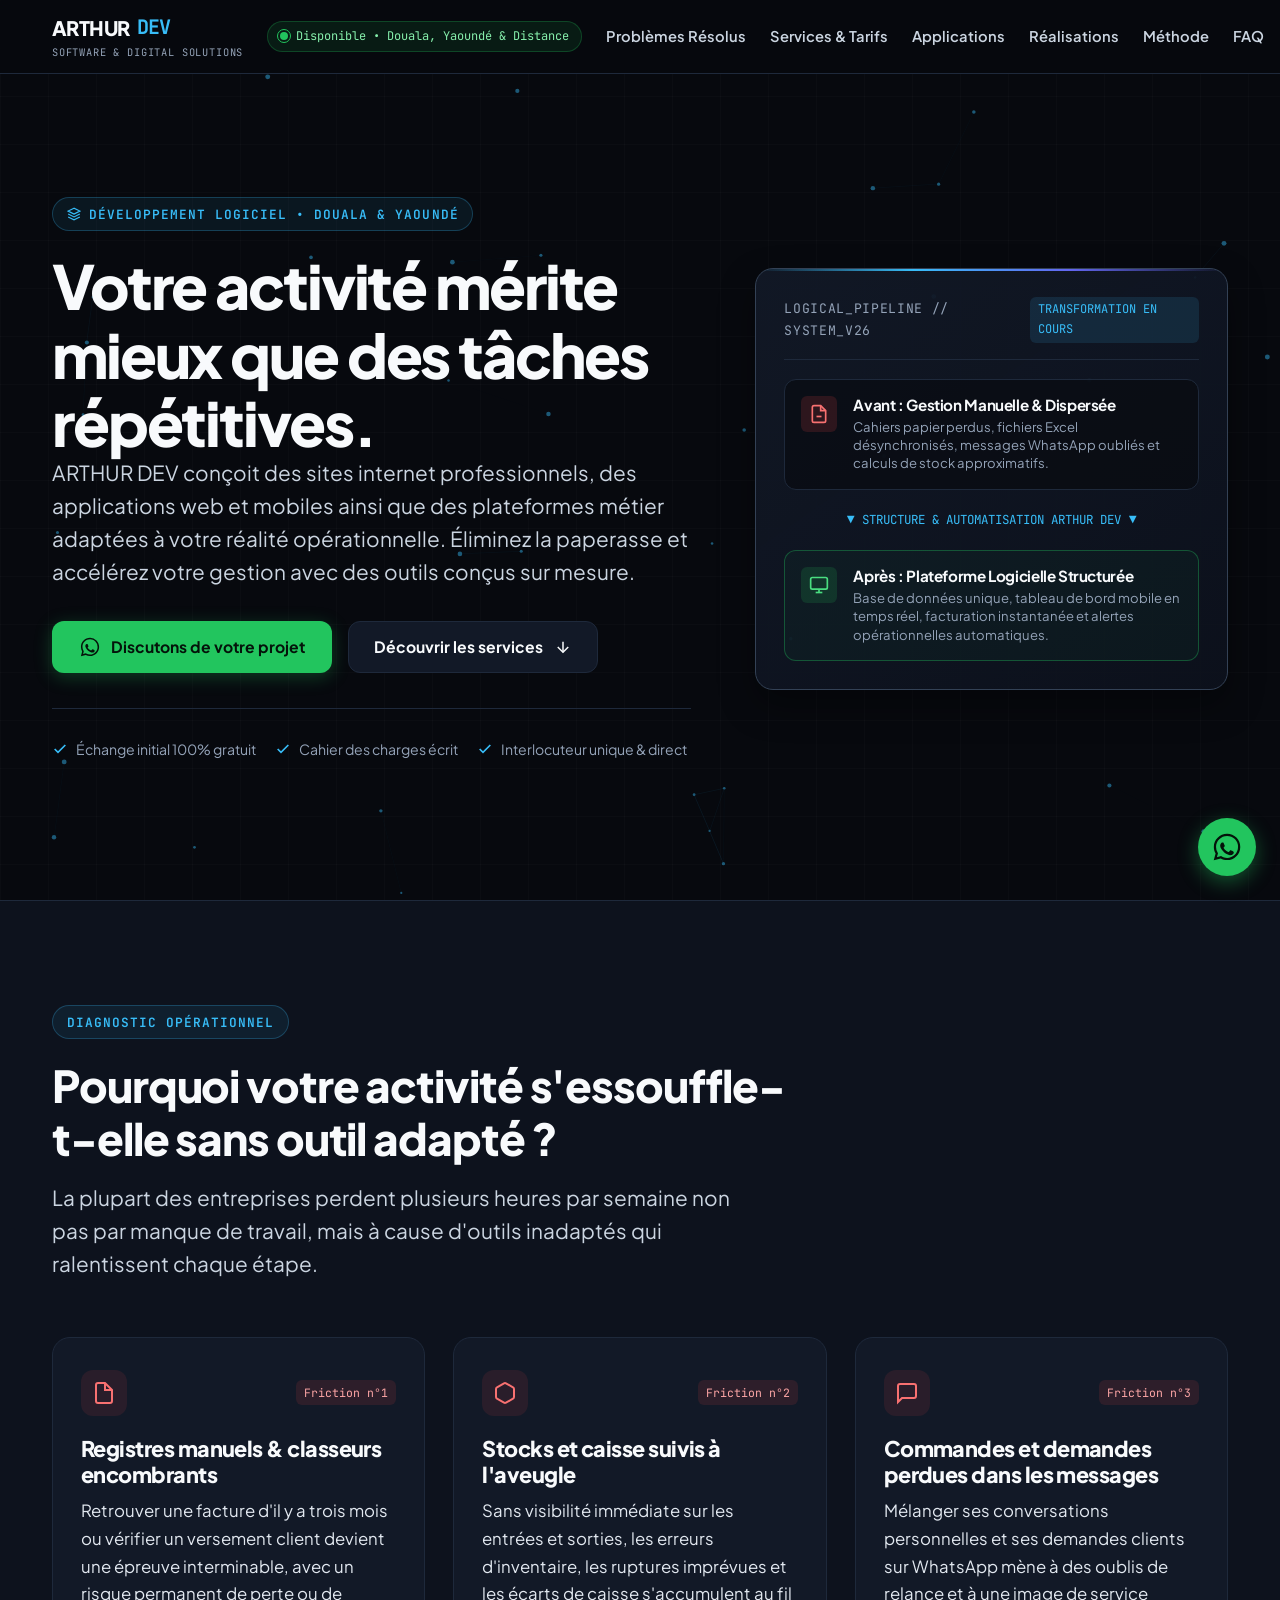
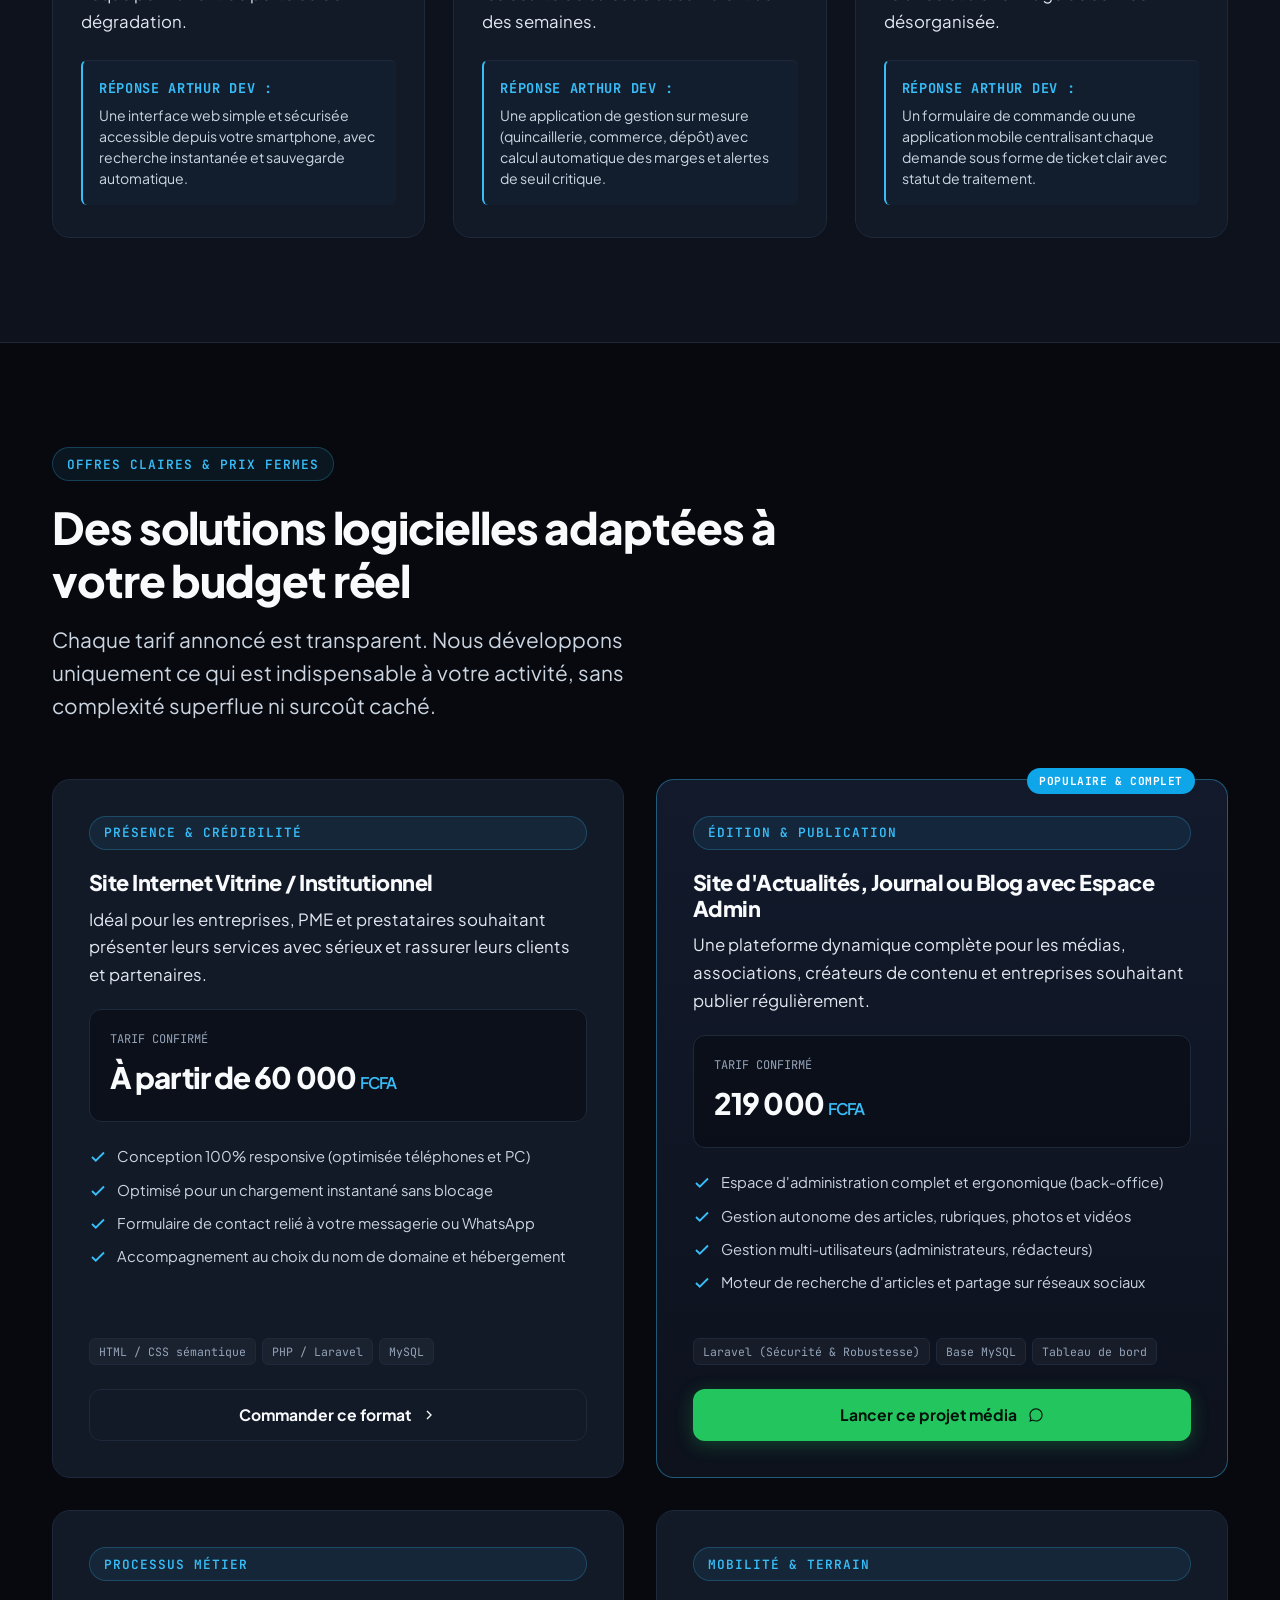
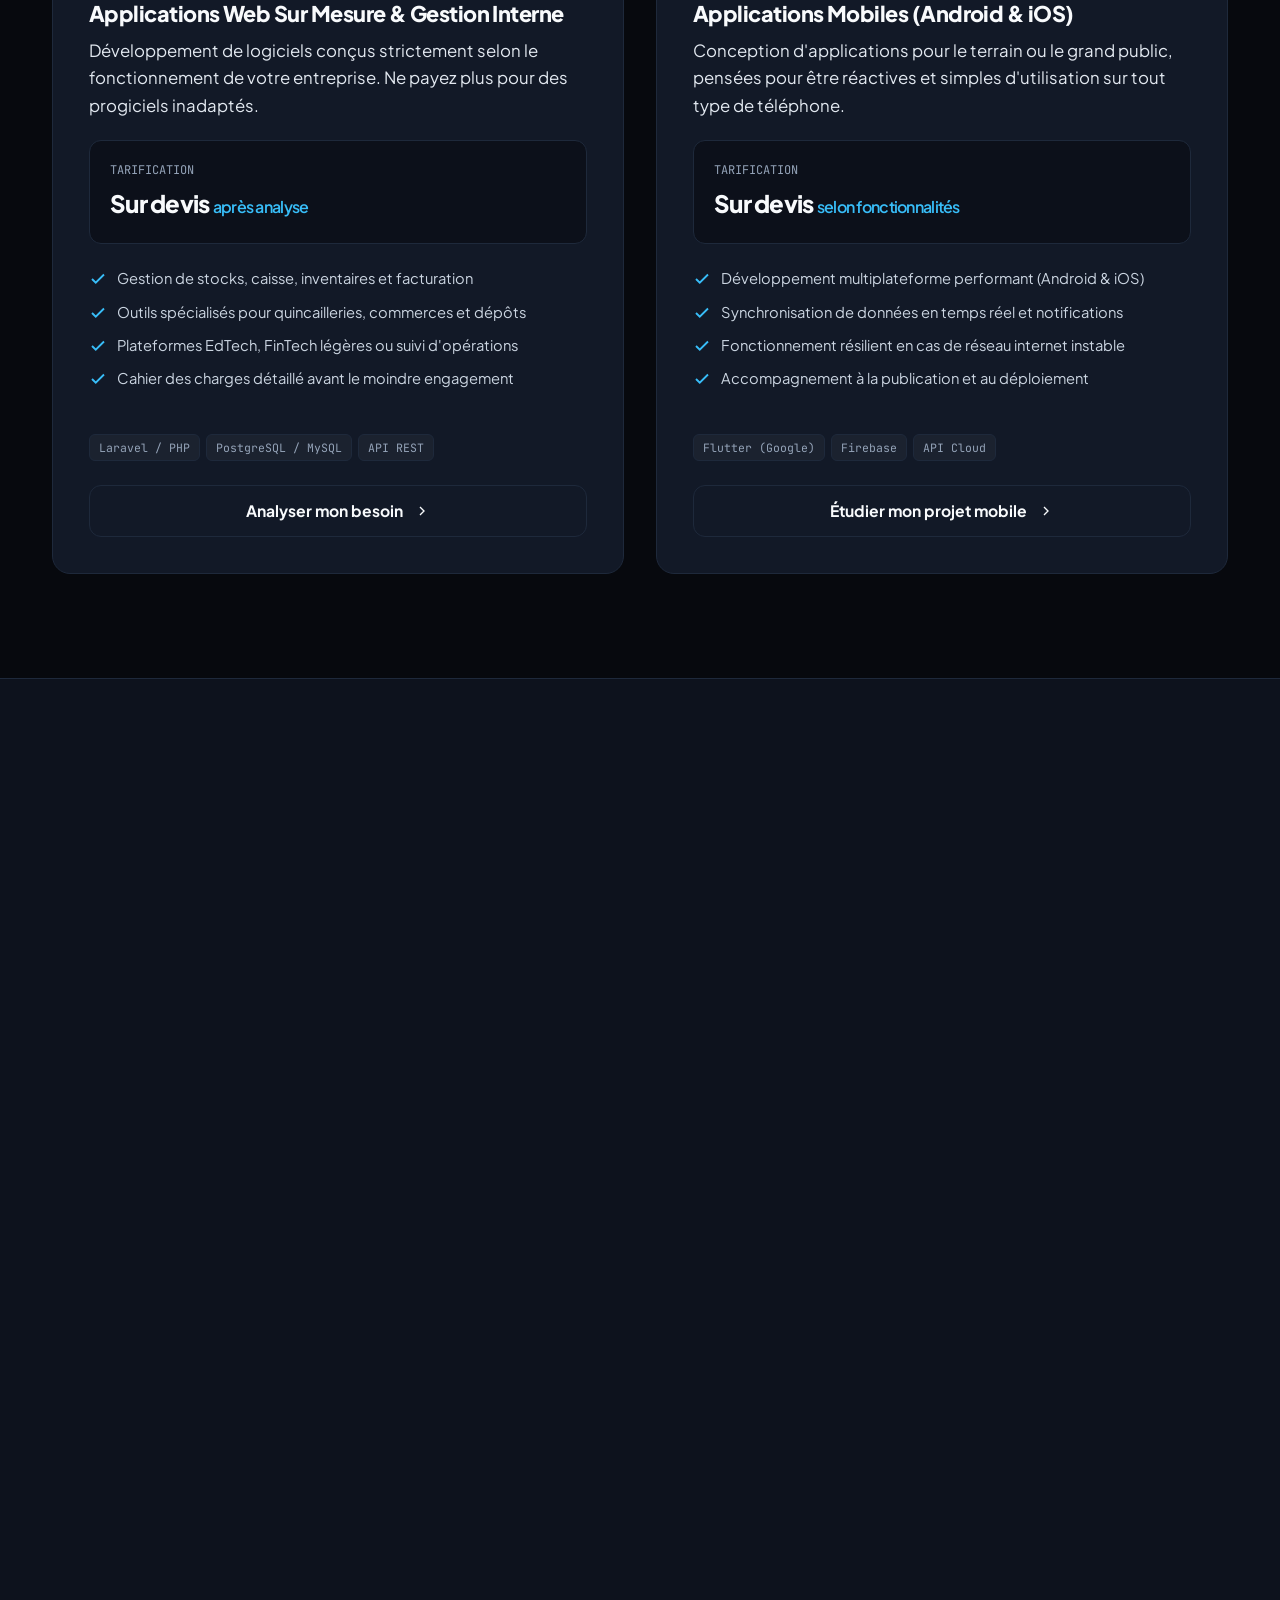
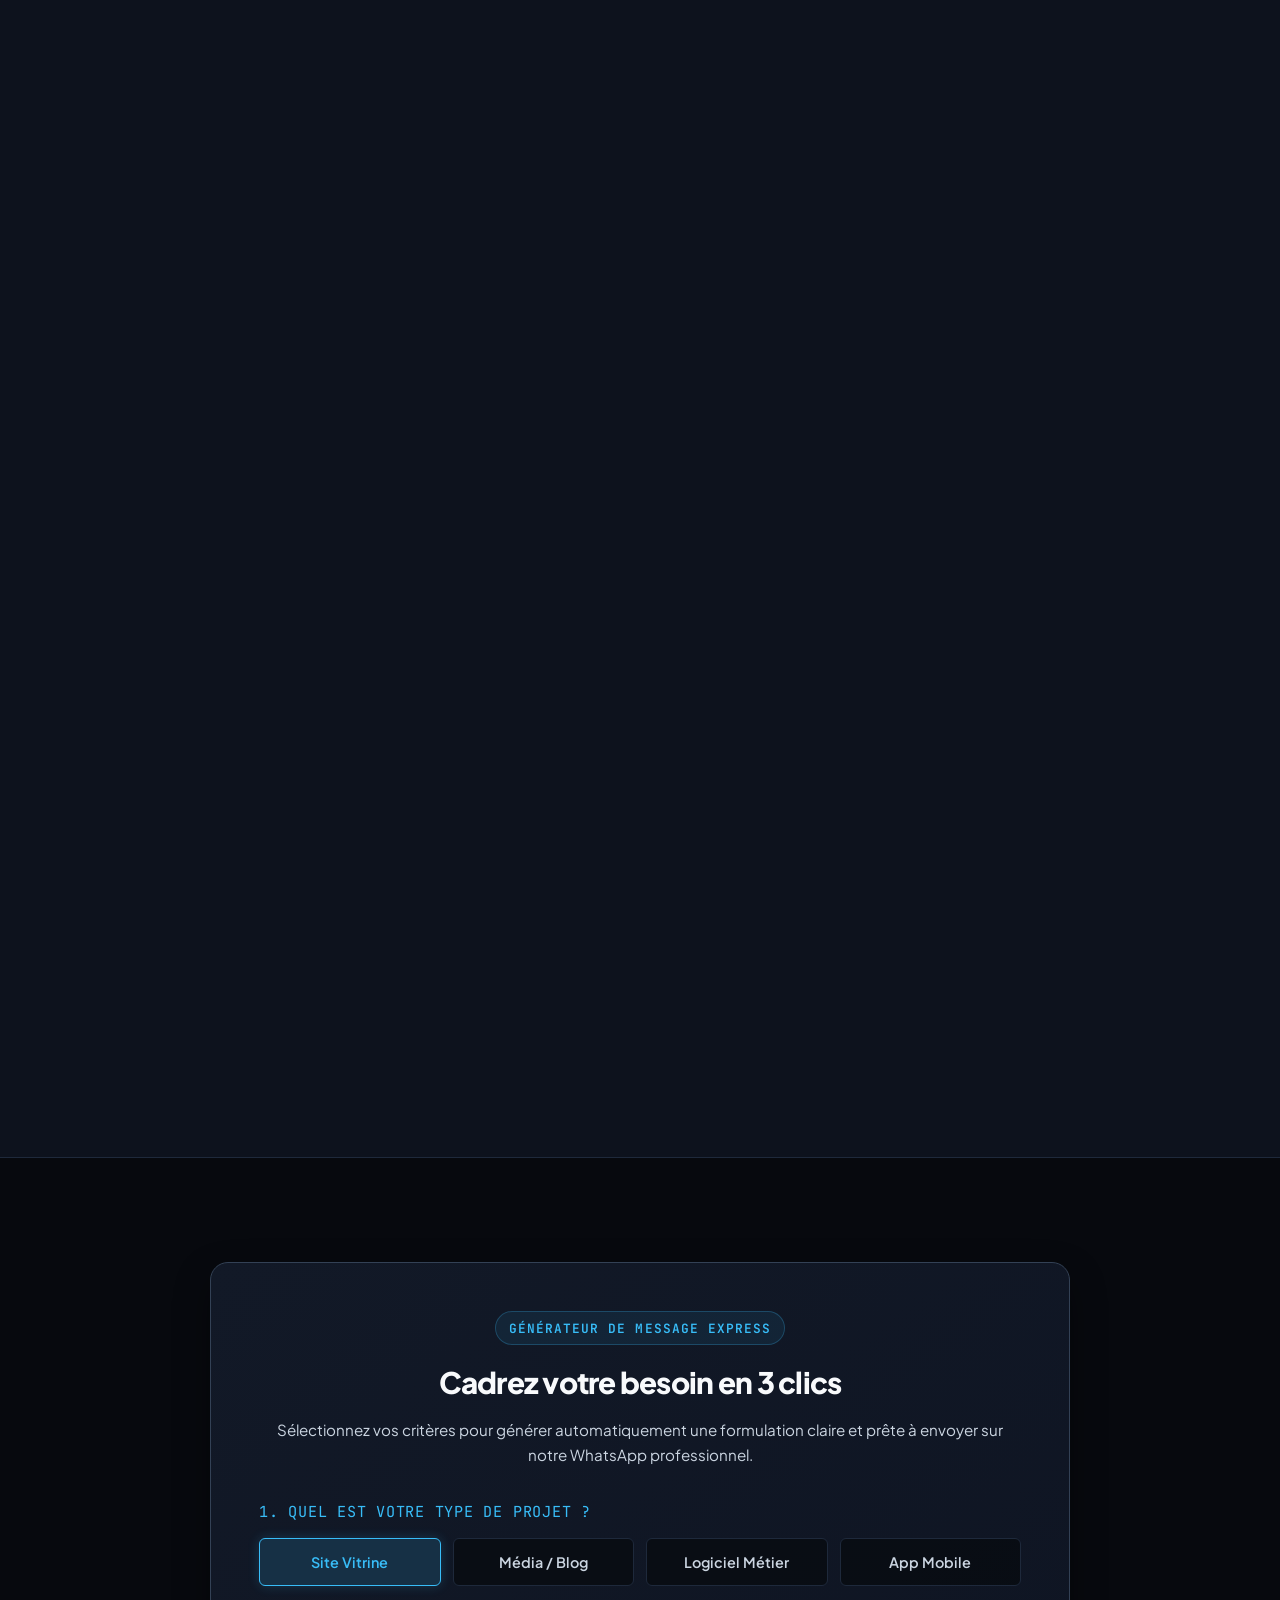
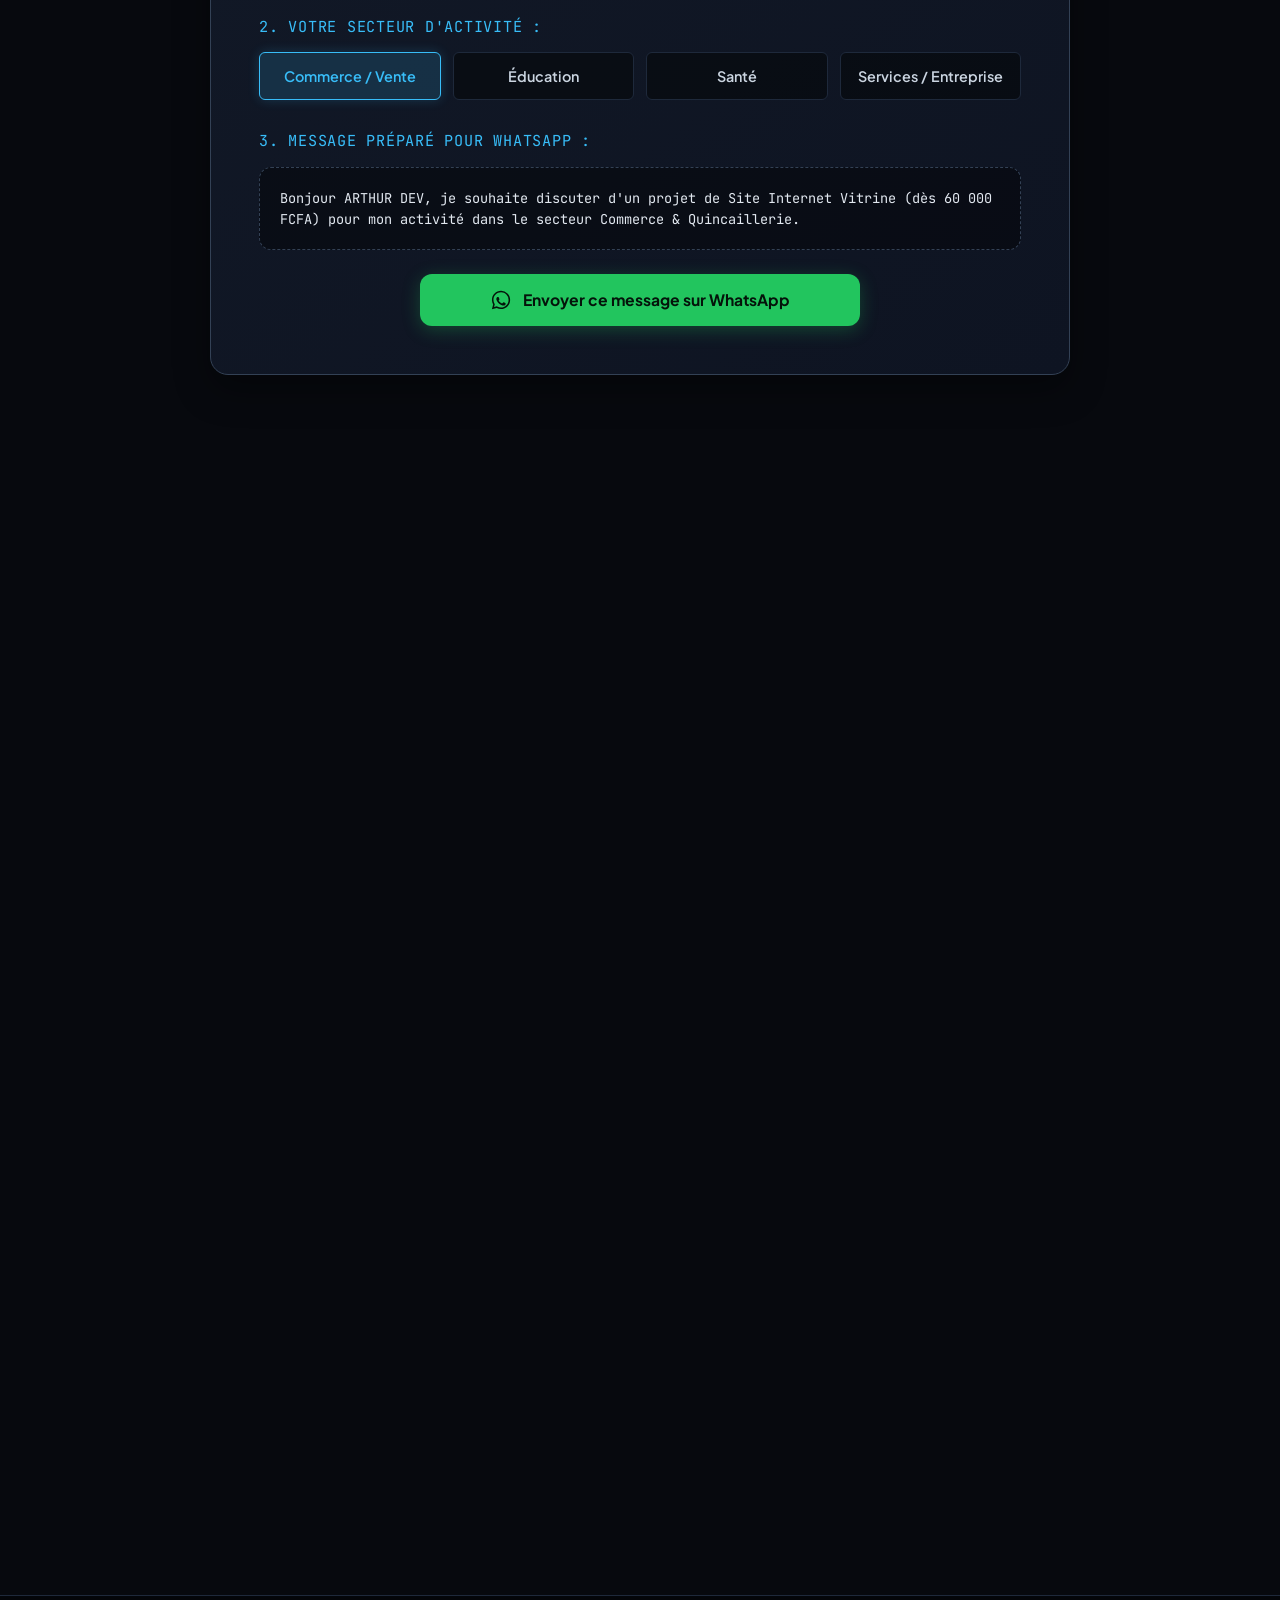
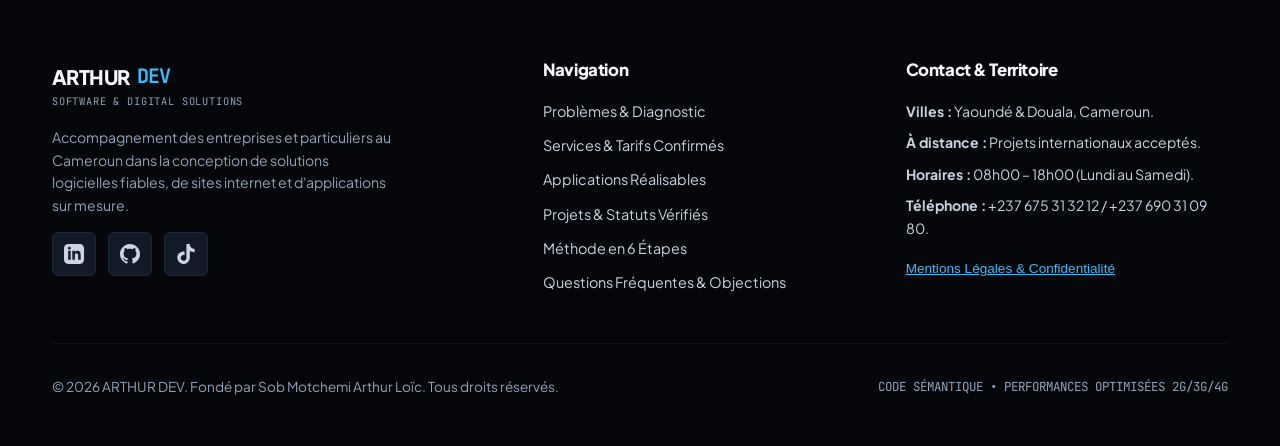
==== index-all-in-one.html @ f9c0f51b "feat: landing page officielle ARTHUR DEV ultra-rapide et responsive" ====
﻿<!DOCTYPE html>
<html lang="fr" class="scroll-smooth">
<head>
  <meta charset="UTF-8">
  <meta name="viewport" content="width=device-width, initial-scale=1.0, viewport-fit=cover">
  <title>ARTHUR DEV | Solutions Logicielles & Digitalisation d'Entreprises au Cameroun</title>
  <meta name="description" content="Développement logiciel sur mesure, applications web, mobiles (Flutter/Firebase) et sites internet professionnels à Douala et Yaoundé. Par Sob Motchemi Arthur Loïc.">
  <meta name="author" content="Sob Motchemi Arthur Loïc - ARTHUR DEV">
  <meta name="robots" content="index, follow">
  <meta name="keywords" content="développement web Cameroun, création application mobile Douala, développement logiciel Yaoundé, digitalisation entreprise Cameroun, ARTHUR DEV, Sob Motchemi Arthur Loïc, Flutter Firebase Cameroun, Laravel PHP Cameroun, site vitrine Yaoundé, devis site web Cameroun">
  <link rel="canonical" href="https://arthurdev.netlify.app/">
  <meta name="theme-color" content="#07090e">
  <!-- Code de vérification Google Search Console (à activer après inscription sur Google Search Console) -->
  <!-- <meta name="google-site-verification" content="VOTRE_CODE_GOOGLE_SEARCH_CONSOLE"> -->

  <!-- Open Graph / Meta Réseaux Sociaux -->
  <meta property="og:type" content="website">
  <meta property="og:title" content="ARTHUR DEV | Votre activité mérite mieux que des tâches répétitives">
  <meta property="og:description" content="Conception d'applications web, mobiles et plateformes métier sur mesure à Douala, Yaoundé et à distance. Tarifs transparents dès 60 000 FCFA.">
  <meta property="og:locale" content="fr_FR">
  <meta name="twitter:card" content="summary_large_image">
  <meta name="twitter:title" content="ARTHUR DEV | Développement Logiciel & Digitalisation">
  <meta name="twitter:description" content="Solutions numériques sur mesure adaptées aux réalités des entreprises camerounaises. Contact direct avec le développeur.">

  <!-- Données Structurées JSON-LD (Schema.org) -->
  <script type="application/ld+json">
  {
    "@context": "https://schema.org",
    "@type": "ProfessionalService",
    "name": "ARTHUR DEV",
    "image": "https://images.unsplash.com/photo-1555066931-4365d14bab8c?auto=format&fit=crop&w=1200&q=80",
    "founder": {
      "@type": "Person",
      "name": "Sob Motchemi Arthur Loïc"
    },
    "description": "Accompagnement dans la conception de solutions logicielles, applications web et mobiles, sites professionnels et digitalisation des processus métier.",
    "telephone": "+237675313212",
    "email": "sobarthur65@gmail.com",
    "address": {
      "@type": "PostalAddress",
      "addressLocality": "Yaoundé",
      "addressCountry": "CM"
    },
    "areaServed": [
      { "@type": "City", "name": "Douala" },
      { "@type": "City", "name": "Yaoundé" },
      { "@type": "AdministrativeArea", "name": "International (À distance)" }
    ],
    "openingHours": "Mo-Sa 08:00-18:00",
    "priceRange": "60000 FCFA - Sur devis",
    "sameAs": [
      "https://www.linkedin.com/in/arthur-loïc-sob-motchemi-6594a1287",
      "https://github.com/oudhini",
      "https://www.tiktok.com/@arthursob325"
    ]
  }
  </script>

  <!-- Google Fonts Asynchrones Non-Bloquantes (Zero Flash / Zero Render Lag) -->
  <link rel="preconnect" href="https://fonts.googleapis.com">
  <link rel="preconnect" href="https://fonts.gstatic.com" crossorigin>
  <link rel="stylesheet" href="https://fonts.googleapis.com/css2?family=JetBrains+Mono:wght@400;600;700&family=Plus+Jakarta+Sans:wght@500;700;800&display=swap" media="print" onload="this.media='all'">
  <noscript>
    <link rel="stylesheet" href="https://fonts.googleapis.com/css2?family=JetBrains+Mono:wght@400;600;700&family=Plus+Jakarta+Sans:wght@500;700;800&display=swap">
  </noscript>

  <!-- Feuille de style locale ultra-optimisée -->
  <style>
@charset "UTF-8";

/* ==========================================================================
   SYSTÈME DE DESIGN HAUTE PERFORMANCE — ARTHUR DEV
   Optimisé pour un affichage instantané (0ms de latence) et 60 FPS
   ========================================================================== */

:root {
  /* Couleurs de fond et surfaces architecturales */
  --bg-base: #07090e;
  --bg-surface: #0d121d;
  --bg-card: #121927;
  --bg-card-hover: #172134;
  --bg-card-alt: #0a0e17;

  /* Bordures et séparateurs structurels */
  --border-subtle: #1e293b;
  --border-medium: #334155;
  --border-accent: rgba(56, 189, 248, 0.35);

  /* Accents techniques & identité */
  --accent-blue: #0ea5e9;
  --accent-cyan: #38bdf8;
  --accent-indigo: #6366f1;
  --accent-emerald: #10b981;
  --accent-amber: #f59e0b;

  /* Couleurs d'action et conversion */
  --cta-whatsapp: #22c55e;
  --cta-whatsapp-hover: #16a34a;
  --cta-primary: #0284c7;
  --cta-primary-hover: #0369a1;

  /* Typographie & Couleurs de texte (Contraste testé > 5.5:1 sur fond sombre) */
  --text-white: #f8fafc;        /* 16.2:1 sur --bg-base */
  --text-body: #e2e8f0;         /* 13.1:1 sur --bg-base */
  --text-secondary: #cbd5e1;    /* 11.2:1 sur --bg-base */
  --text-muted: #94a3b8;        /* 6.3:1 sur --bg-base */
  --text-dark-cta: #04130a;     /* Lisibilité maximale sur fond vert */

  /* Polices système modernes haute performance (Affichage immédiat sans attendre le réseau) */
  --font-main: 'Plus Jakarta Sans', -apple-system, BlinkMacSystemFont, "Segoe UI", Roboto, "Helvetica Neue", Arial, sans-serif;
  --font-mono: 'JetBrains Mono', ui-monospace, SFMono-Regular, Menlo, Monaco, Consolas, monospace;

  /* Métriques & Layout */
  --container-width: 1240px;
  --nav-height: 74px;
  --radius-sm: 6px;
  --radius-md: 12px;
  --radius-lg: 18px;
  --radius-full: 9999px;
  --transition-smooth: cubic-bezier(0.16, 1, 0.3, 1);
}

/* Reset moderne & accessibilité */
*, *::before, *::after {
  box-sizing: border-box;
  margin: 0;
  padding: 0;
}

html {
  font-size: 16px;
  scroll-behavior: smooth;
  -webkit-text-size-adjust: 100%;
  background-color: var(--bg-base);
}

body {
  font-family: var(--font-main);
  color: var(--text-body);
  background-color: var(--bg-base);
  line-height: 1.65;
  overflow-x: hidden;
  min-height: 100vh;
  position: relative;
  text-rendering: optimizeSpeed;
  -webkit-font-smoothing: antialiased;
}

/* Grille d'arrière-plan architecturale subtile (purement CSS sans image) */
body::before {
  content: "";
  position: fixed;
  inset: 0;
  background-image: 
    linear-gradient(to right, rgba(255, 255, 255, 0.02) 1px, transparent 1px),
    linear-gradient(to bottom, rgba(255, 255, 255, 0.02) 1px, transparent 1px);
  background-size: 48px 48px;
  pointer-events: none;
  z-index: 0;
}

/* Liens d'évitement (Accessibilité clavier) */
.skip-link {
  position: absolute;
  top: -100px;
  left: 1rem;
  background: var(--accent-cyan);
  color: #000;
  padding: 0.75rem 1.25rem;
  font-weight: 700;
  border-radius: var(--radius-sm);
  z-index: 99999;
  transition: top 0.2s ease;
  text-decoration: none;
}
.skip-link:focus {
  top: 1rem;
  outline: 3px solid #fff;
}

/* Focus visible universel */
:focus-visible {
  outline: 2px solid var(--accent-cyan);
  outline-offset: 3px;
}

/* Éléments de structure */
.container {
  width: 100%;
  max-width: var(--container-width);
  margin-left: auto;
  margin-right: auto;
  padding-left: 1.25rem;
  padding-right: 1.25rem;
  position: relative;
  z-index: 1;
}

@media (min-width: 768px) {
  .container {
    padding-left: 2rem;
    padding-right: 2rem;
  }
}

section {
  padding-top: 5rem;
  padding-bottom: 5rem;
  position: relative;
  z-index: 1;
  scroll-margin-top: calc(var(--nav-height) + 1.75rem);
}

@media (min-width: 1024px) {
  section {
    padding-top: 6.5rem;
    padding-bottom: 6.5rem;
  }
}

/* Optimisation de rendu sur les sections inférieures */
#applications, #realisations, #methode, #pourquoi, #faq, #contact {
  content-visibility: auto;
  contain-intrinsic-size: 1px 700px;
}

/* Typographie */
h1, h2, h3, h4 {
  color: var(--text-white);
  font-weight: 800;
  line-height: 1.2;
  letter-spacing: -0.025em;
}

h1 {
  font-size: clamp(2.1rem, 4.5vw + 1rem, 3.8rem);
  letter-spacing: -0.035em;
  line-height: 1.12;
}

h2 {
  font-size: clamp(1.75rem, 3vw + 0.8rem, 2.75rem);
  margin-bottom: 1rem;
}

h3 {
  font-size: 1.35rem;
  margin-bottom: 0.6rem;
}

p {
  color: var(--text-body);
  font-size: 1.05rem;
}

.lead-text {
  font-size: clamp(1.1rem, 1.8vw, 1.3rem);
  color: var(--text-secondary);
  line-height: 1.6;
  max-width: 680px;
}

.badge-mono {
  display: inline-flex;
  align-items: center;
  gap: 0.5rem;
  font-family: var(--font-mono);
  font-size: 0.8rem;
  font-weight: 600;
  text-transform: uppercase;
  letter-spacing: 0.08em;
  padding: 0.35rem 0.85rem;
  border-radius: var(--radius-full);
  background-color: rgba(56, 189, 248, 0.08);
  border: 1px solid rgba(56, 189, 248, 0.25);
  color: var(--accent-cyan);
  margin-bottom: 1.25rem;
}

.badge-status {
  display: inline-flex;
  align-items: center;
  gap: 0.4rem;
  font-family: var(--font-mono);
  font-size: 0.72rem;
  font-weight: 700;
  text-transform: uppercase;
  letter-spacing: 0.05em;
  padding: 0.25rem 0.65rem;
  border-radius: var(--radius-sm);
}
.badge-status.prototype {
  background-color: rgba(245, 158, 11, 0.15);
  color: #fbbf24;
  border: 1px solid rgba(245, 158, 11, 0.3);
}
.badge-status.concept {
  background-color: rgba(99, 102, 241, 0.15);
  color: #a5b4fc;
  border: 1px solid rgba(99, 102, 241, 0.3);
}
.badge-status.confirmed {
  background-color: rgba(34, 197, 94, 0.15);
  color: #4ade80;
  border: 1px solid rgba(34, 197, 94, 0.3);
}

/* En-tête de section */
.section-header {
  margin-bottom: 3.5rem;
  max-width: 760px;
}
.section-header.center {
  margin-left: auto;
  margin-right: auto;
  text-align: center;
}

/* Boutons et éléments interactifs (Cibles tactiles >= 48px) */
.btn-group {
  display: flex;
  flex-wrap: wrap;
  align-items: center;
  gap: 1rem;
  margin-top: 2rem;
}

.btn {
  display: inline-flex;
  align-items: center;
  justify-content: center;
  gap: 0.65rem;
  min-height: 48px;
  padding: 0.75rem 1.6rem;
  font-family: var(--font-main);
  font-size: 0.98rem;
  font-weight: 700;
  text-decoration: none;
  border-radius: var(--radius-md);
  cursor: pointer;
  transition: transform 0.2s ease, background-color 0.2s ease, border-color 0.2s ease;
  border: 1px solid transparent;
  white-space: nowrap;
  text-align: center;
}

.btn-whatsapp {
  background-color: var(--cta-whatsapp);
  color: var(--text-dark-cta);
  box-shadow: 0 4px 18px rgba(34, 197, 94, 0.28);
}
.btn-whatsapp:hover {
  background-color: var(--cta-whatsapp-hover);
  color: #000;
  transform: translateY(-2px);
  box-shadow: 0 6px 22px rgba(34, 197, 94, 0.4);
}

.btn-secondary {
  background-color: var(--bg-card);
  border-color: var(--border-subtle);
  color: var(--text-white);
}
.btn-secondary:hover {
  background-color: var(--bg-card-hover);
  border-color: var(--border-medium);
  color: var(--accent-cyan);
  transform: translateY(-2px);
}

.btn-outline {
  background-color: transparent;
  border-color: var(--border-medium);
  color: var(--text-body);
}
.btn-outline:hover {
  border-color: var(--accent-cyan);
  color: var(--text-white);
}

/* ==========================================================================
   NAVIGATION HEADER
   ========================================================================== */
.site-header {
  position: sticky;
  top: 0;
  left: 0;
  width: 100%;
  height: var(--nav-height);
  background-color: rgba(7, 9, 14, 0.92);
  backdrop-filter: blur(10px);
  -webkit-backdrop-filter: blur(10px);
  border-bottom: 1px solid var(--border-subtle);
  z-index: 1000;
}

.nav-wrapper {
  display: flex;
  align-items: center;
  justify-content: space-between;
  height: 100%;
  gap: 1.5rem;
}

.brand-logo {
  display: flex;
  flex-direction: column;
  text-decoration: none;
  color: var(--text-white);
  flex-shrink: 0;
}
.brand-name {
  font-size: 1.25rem;
  font-weight: 800;
  letter-spacing: -0.03em;
  display: flex;
  align-items: center;
  gap: 0.45rem;
}
.brand-name span.dev {
  color: var(--accent-cyan);
  font-family: var(--font-mono);
  font-weight: 700;
}
.brand-tagline {
  font-family: var(--font-mono);
  font-size: 0.65rem;
  color: var(--text-muted);
  letter-spacing: 0.08em;
  text-transform: uppercase;
}

.status-indicator {
  display: none;
  align-items: center;
  gap: 0.5rem;
  font-family: var(--font-mono);
  font-size: 0.75rem;
  color: #86efac;
  background: rgba(34, 197, 94, 0.1);
  padding: 0.3rem 0.75rem;
  border-radius: var(--radius-full);
  border: 1px solid rgba(34, 197, 94, 0.25);
  white-space: nowrap;
}
.status-dot {
  width: 8px;
  height: 8px;
  background-color: var(--cta-whatsapp);
  border-radius: 50%;
  position: relative;
  display: inline-block;
  flex-shrink: 0;
}
.status-dot::after {
  content: "";
  position: absolute;
  inset: -3px;
  border-radius: 50%;
  border: 1.5px solid var(--cta-whatsapp);
  animation: pulse-ring 2.4s cubic-bezier(0.24, 0, 0.38, 1) infinite;
}
@keyframes pulse-ring {
  0% { transform: scale(0.8); opacity: 0.9; }
  70% { transform: scale(2.2); opacity: 0; }
  100% { transform: scale(0.8); opacity: 0; }
}

.nav-desktop {
  margin-left: auto;
}

.nav-links {
  display: none;
  list-style: none;
  align-items: center;
  gap: 1.5rem;
  margin: 0;
  padding: 0;
}
.nav-links a {
  color: var(--text-secondary);
  text-decoration: none;
  font-size: 0.92rem;
  font-weight: 600;
  transition: color 0.15s ease;
  position: relative;
  white-space: nowrap;
}
.nav-links a:hover {
  color: var(--text-white);
}

.nav-actions {
  display: flex;
  align-items: center;
  gap: 0.85rem;
  flex-shrink: 0;
}

/* Bouton WhatsApp En-tête calibré et nettement séparé */
.nav-btn-whatsapp {
  min-height: 40px !important;
  padding: 0.48rem 1.15rem !important;
  font-size: 0.88rem !important;
  font-weight: 700 !important;
  border-radius: var(--radius-sm) !important;
  box-shadow: 0 2px 10px rgba(34, 197, 94, 0.2) !important;
  white-space: nowrap !important;
}

.menu-toggle {
  display: flex;
  flex-direction: column;
  justify-content: center;
  gap: 5px;
  width: 44px;
  height: 44px;
  background: transparent;
  border: 1px solid var(--border-subtle);
  border-radius: var(--radius-sm);
  cursor: pointer;
  padding: 10px;
}
.menu-toggle span {
  display: block;
  width: 100%;
  height: 2px;
  background-color: var(--text-white);
  transition: transform 0.2s ease, opacity 0.2s ease;
}
.menu-toggle[aria-expanded="true"] span:nth-child(1) {
  transform: translateY(7px) rotate(45deg);
}
.menu-toggle[aria-expanded="true"] span:nth-child(2) {
  opacity: 0;
}
.menu-toggle[aria-expanded="true"] span:nth-child(3) {
  transform: translateY(-7px) rotate(-45deg);
}

.mobile-nav {
  position: fixed;
  top: var(--nav-height);
  left: 0;
  width: 100%;
  max-height: calc(100vh - var(--nav-height));
  overflow-y: auto;
  -webkit-overflow-scrolling: touch;
  background: rgba(10, 14, 23, 0.98);
  border-bottom: 1px solid var(--border-medium);
  padding: 1.5rem 1.25rem 2rem;
  display: none;
  flex-direction: column;
  gap: 1.2rem;
  z-index: 999;
}
.mobile-nav.is-open {
  display: flex;
}
.mobile-nav a {
  color: var(--text-white);
  text-decoration: none;
  font-size: 1.15rem;
  font-weight: 600;
  padding: 0.6rem 0;
  border-bottom: 1px solid rgba(255,255,255,0.05);
}

@media (min-width: 1024px) {
  .nav-links { display: flex; }
  .menu-toggle { display: none; }
  .mobile-nav { display: none !important; }
  .nav-actions {
    margin-left: 2.25rem; /* Décale nettement le bouton WhatsApp de la FAQ */
    padding-left: 1.75rem;
    border-left: 1px solid var(--border-medium); /* Séparateur visuel net et élégant */
  }
}

@media (min-width: 1280px) {
  .status-indicator { display: inline-flex; }
}

/* ==========================================================================
   HERO SECTION
   ========================================================================== */
.hero-section {
  min-height: calc(100vh - var(--nav-height));
  display: flex;
  align-items: center;
  padding-top: 3.5rem;
  padding-bottom: 4.5rem;
  position: relative;
  overflow: hidden;
}

#hero-canvas {
  position: absolute;
  top: 0;
  right: 0;
  width: 100%;
  height: 100%;
  pointer-events: none;
  opacity: 0.45;
  z-index: 0;
}

.hero-grid {
  display: grid;
  grid-template-columns: 1fr;
  gap: 3rem;
  align-items: center;
  position: relative;
  z-index: 1;
}

@media (min-width: 992px) {
  .hero-grid {
    grid-template-columns: 1.15fr 0.85fr;
    gap: 4rem;
  }
}

.hero-content {
  max-width: 680px;
}

.hero-guarantees {
  display: flex;
  flex-wrap: wrap;
  gap: 1.2rem;
  margin-top: 2.2rem;
  padding-top: 1.8rem;
  border-top: 1px solid var(--border-subtle);
}
.guarantee-item {
  display: flex;
  align-items: center;
  gap: 0.5rem;
  font-size: 0.88rem;
  color: var(--text-muted);
}
.guarantee-item svg {
  color: var(--accent-cyan);
  flex-shrink: 0;
}

.hero-visual-card {
  background: linear-gradient(145deg, rgba(18, 25, 39, 0.95), rgba(13, 18, 29, 0.9));
  border: 1px solid var(--border-medium);
  border-radius: var(--radius-lg);
  padding: 1.75rem;
  box-shadow: 0 15px 35px rgba(0, 0, 0, 0.35);
  position: relative;
  overflow: hidden;
}
.hero-visual-card::before {
  content: "";
  position: absolute;
  top: 0;
  left: 0;
  right: 0;
  height: 2px;
  background: linear-gradient(90deg, transparent, var(--accent-cyan), var(--accent-indigo), transparent);
}

.system-header {
  display: flex;
  justify-content: space-between;
  align-items: center;
  padding-bottom: 1rem;
  margin-bottom: 1.2rem;
  border-bottom: 1px solid var(--border-subtle);
}
.system-title {
  font-family: var(--font-mono);
  font-size: 0.82rem;
  color: var(--text-muted);
  letter-spacing: 0.05em;
}
.system-badge {
  font-family: var(--font-mono);
  font-size: 0.75rem;
  background: rgba(56, 189, 248, 0.12);
  color: var(--accent-cyan);
  padding: 0.2rem 0.5rem;
  border-radius: var(--radius-sm);
}

.pipeline-comparison {
  display: flex;
  flex-direction: column;
  gap: 1.25rem;
}

.pipeline-step {
  display: flex;
  gap: 1rem;
  align-items: flex-start;
  background: rgba(7, 9, 14, 0.6);
  border: 1px solid var(--border-subtle);
  border-radius: var(--radius-md);
  padding: 1rem;
  transition: border-color 0.2s ease;
}
.pipeline-step:hover {
  border-color: var(--border-accent);
}
.pipeline-icon {
  width: 36px;
  height: 36px;
  border-radius: var(--radius-sm);
  display: flex;
  align-items: center;
  justify-content: center;
  flex-shrink: 0;
}
.pipeline-icon.manual {
  background: rgba(239, 68, 68, 0.15);
  color: #f87171;
}
.pipeline-icon.digital {
  background: rgba(34, 197, 94, 0.15);
  color: #4ade80;
}
.pipeline-meta h4 {
  font-size: 0.95rem;
  margin-bottom: 0.2rem;
  font-weight: 700;
}
.pipeline-meta p {
  font-size: 0.82rem;
  color: var(--text-muted);
  line-height: 1.4;
}

/* ==========================================================================
   SECTION PROBLÈMES MÉTIER
   ========================================================================== */
.problems-section {
  background-color: var(--bg-surface);
  border-top: 1px solid var(--border-subtle);
  border-bottom: 1px solid var(--border-subtle);
}

.cards-grid {
  display: grid;
  grid-template-columns: 1fr;
  gap: 1.75rem;
}
@media (min-width: 768px) {
  .cards-grid {
    grid-template-columns: repeat(2, 1fr);
  }
}
@media (min-width: 1024px) {
  .cards-grid {
    grid-template-columns: repeat(3, 1fr);
  }
}

.friction-card {
  background-color: var(--bg-card);
  border: 1px solid var(--border-subtle);
  border-radius: var(--radius-lg);
  padding: 2rem 1.75rem;
  display: flex;
  flex-direction: column;
  position: relative;
  transition: transform 0.2s ease, border-color 0.2s ease;
}
.friction-card:hover {
  transform: translateY(-3px);
  border-color: rgba(239, 68, 68, 0.35);
  background-color: var(--bg-card-hover);
  box-shadow: 0 12px 28px rgba(0, 0, 0, 0.4), 0 0 16px rgba(239, 68, 68, 0.08);
}
.friction-header {
  display: flex;
  align-items: center;
  justify-content: space-between;
  margin-bottom: 1.25rem;
}
.friction-icon-box {
  width: 46px;
  height: 46px;
  border-radius: var(--radius-md);
  background: rgba(239, 68, 68, 0.1);
  color: #f87171;
  display: flex;
  align-items: center;
  justify-content: center;
}
.friction-badge {
  font-family: var(--font-mono);
  font-size: 0.72rem;
  color: #fca5a5;
  background: rgba(239, 68, 68, 0.12);
  padding: 0.2rem 0.5rem;
  border-radius: var(--radius-sm);
}
.solution-box {
  margin-top: 1.5rem;
  padding-top: 1.25rem;
  border-top: 1px solid var(--border-subtle);
  background: rgba(56, 189, 248, 0.03);
  padding: 1rem;
  border-radius: var(--radius-sm);
  border-left: 2px solid var(--accent-cyan);
}
.solution-box strong {
  display: block;
  font-size: 0.85rem;
  color: var(--accent-cyan);
  font-family: var(--font-mono);
  margin-bottom: 0.35rem;
  text-transform: uppercase;
  letter-spacing: 0.05em;
}
.solution-box p {
  font-size: 0.88rem;
  color: var(--text-secondary);
  line-height: 1.5;
}

/* ==========================================================================
   SECTION SERVICES & TARIFS
   ========================================================================== */
.services-grid {
  display: grid;
  grid-template-columns: 1fr;
  gap: 2rem;
}
@media (min-width: 768px) {
  .services-grid {
    grid-template-columns: repeat(2, 1fr);
  }
}

.service-card {
  background-color: var(--bg-card);
  border: 1px solid var(--border-subtle);
  border-radius: var(--radius-lg);
  padding: 2.25rem;
  display: flex;
  flex-direction: column;
  position: relative;
  transition: transform 0.2s ease, border-color 0.2s ease;
}
.service-card:hover {
  border-color: var(--accent-cyan);
  transform: translateY(-4px);
  box-shadow: 0 16px 36px rgba(0, 0, 0, 0.45), 0 0 24px rgba(56, 189, 248, 0.12);
}
.service-card.featured {
  border-color: rgba(56, 189, 248, 0.4);
  background: linear-gradient(180deg, rgba(19, 27, 46, 0.95), rgba(13, 18, 29, 0.98));
}
.service-card.featured::before {
  content: "POPULAIRE & COMPLET";
  position: absolute;
  top: -12px;
  right: 2rem;
  font-family: var(--font-mono);
  font-size: 0.7rem;
  font-weight: 700;
  background: var(--accent-blue);
  color: #fff;
  padding: 0.25rem 0.75rem;
  border-radius: var(--radius-full);
  letter-spacing: 0.05em;
}

.service-price-block {
  margin: 1.25rem 0 1.5rem;
  padding: 1.25rem;
  background: rgba(7, 9, 14, 0.5);
  border-radius: var(--radius-md);
  border: 1px solid var(--border-subtle);
}
.price-label {
  font-family: var(--font-mono);
  font-size: 0.75rem;
  text-transform: uppercase;
  color: var(--text-muted);
  display: block;
  margin-bottom: 0.2rem;
}
.price-value {
  font-size: 1.85rem;
  font-weight: 800;
  color: var(--text-white);
  letter-spacing: -0.03em;
}
.price-currency {
  font-size: 1rem;
  font-weight: 600;
  color: var(--accent-cyan);
}

.service-features {
  list-style: none;
  margin-bottom: 2rem;
  flex-grow: 1;
}
.service-features li {
  display: flex;
  align-items: flex-start;
  gap: 0.65rem;
  font-size: 0.92rem;
  color: var(--text-secondary);
  margin-bottom: 0.75rem;
  line-height: 1.45;
}
.service-features li svg {
  color: var(--accent-cyan);
  flex-shrink: 0;
  margin-top: 2px;
}

.tech-stack-tags {
  display: flex;
  flex-wrap: wrap;
  gap: 0.4rem;
  margin-top: auto;
  margin-bottom: 1.5rem;
}
.tech-pill {
  font-family: var(--font-mono);
  font-size: 0.72rem;
  padding: 0.2rem 0.55rem;
  background: rgba(255, 255, 255, 0.04);
  border: 1px solid var(--border-subtle);
  border-radius: var(--radius-sm);
  color: var(--text-muted);
}

/* ==========================================================================
   SECTION TYPES D'APPLICATIONS
   ========================================================================== */
.app-types-grid {
  display: grid;
  grid-template-columns: 1fr;
  gap: 1.5rem;
}
@media (min-width: 640px) {
  .app-types-grid {
    grid-template-columns: repeat(2, 1fr);
  }
}
@media (min-width: 1024px) {
  .app-types-grid {
    grid-template-columns: repeat(3, 1fr);
  }
}

.app-card {
  background: var(--bg-card);
  border: 1px solid var(--border-subtle);
  border-radius: var(--radius-md);
  padding: 1.75rem;
  display: flex;
  flex-direction: column;
  gap: 0.75rem;
  transition: border-color 0.2s ease;
}
.app-card:hover {
  border-color: var(--accent-cyan);
}
.app-card-icon {
  width: 40px;
  height: 40px;
  border-radius: var(--radius-sm);
  background: rgba(56, 189, 248, 0.1);
  color: var(--accent-cyan);
  display: flex;
  align-items: center;
  justify-content: center;
  margin-bottom: 0.35rem;
}
.app-card h4 {
  font-size: 1.12rem;
  color: var(--text-white);
}
.app-card p {
  font-size: 0.88rem;
  color: var(--text-muted);
  line-height: 1.5;
}

/* ==========================================================================
   SECTION RÉALISATIONS & PROJETS
   ========================================================================== */
.projects-grid {
  display: grid;
  grid-template-columns: 1fr;
  gap: 2rem;
}
@media (min-width: 768px) {
  .projects-grid {
    grid-template-columns: repeat(3, 1fr);
  }
}

.project-card {
  background: var(--bg-surface);
  border: 1px solid var(--border-subtle);
  border-radius: var(--radius-lg);
  overflow: hidden;
  display: flex;
  flex-direction: column;
  transition: transform 0.2s ease, border-color 0.2s ease;
}
.project-card:hover {
  transform: translateY(-4px);
  border-color: var(--accent-cyan);
  box-shadow: 0 14px 32px rgba(0, 0, 0, 0.4), 0 0 20px rgba(56, 189, 248, 0.1);
}

.project-preview {
  height: 180px;
  background: #090d16;
  border-bottom: 1px solid var(--border-subtle);
  display: flex;
  align-items: center;
  justify-content: center;
  padding: 1rem;
  position: relative;
}
.project-preview svg {
  width: 100%;
  height: 100%;
  max-height: 150px;
}

.project-content {
  padding: 1.75rem;
  display: flex;
  flex-direction: column;
  flex-grow: 1;
}
.project-header-meta {
  display: flex;
  justify-content: space-between;
  align-items: center;
  margin-bottom: 0.75rem;
}
.project-content h3 {
  font-size: 1.2rem;
  margin-bottom: 0.5rem;
}
.project-content p {
  font-size: 0.88rem;
  color: var(--text-secondary);
  line-height: 1.55;
  margin-bottom: 1.25rem;
  flex-grow: 1;
}

.project-link-btn {
  display: inline-flex;
  align-items: center;
  justify-content: center;
  gap: 0.5rem;
  margin-top: 1.25rem;
  padding: 0.6rem 1.1rem;
  font-family: var(--font-main);
  font-size: 0.85rem;
  font-weight: 700;
  color: var(--accent-cyan);
  background: rgba(56, 189, 248, 0.08);
  border: 1px solid rgba(56, 189, 248, 0.28);
  border-radius: var(--radius-sm);
  text-decoration: none;
  transition: all 0.2s ease;
  width: 100%;
}
.project-link-btn:hover {
  background: var(--accent-cyan);
  color: #000;
  border-color: var(--accent-cyan);
  transform: translateY(-2px);
  box-shadow: 0 4px 14px rgba(56, 189, 248, 0.35);
}

.project-status-note {
  font-size: 0.76rem;
  font-family: var(--font-mono);
  color: var(--text-muted);
  display: flex;
  align-items: center;
  gap: 0.45rem;
  margin-top: 1.25rem;
  padding: 0.6rem 0.8rem;
  background: rgba(255, 255, 255, 0.02);
  border-radius: var(--radius-sm);
  border: 1px dashed var(--border-medium);
}
.project-status-note svg {
  color: #a5b4fc;
  flex-shrink: 0;
}

/* ==========================================================================
   SECTION MÉTHODE EN 6 ÉTAPES
   ========================================================================== */
.steps-wrapper {
  display: grid;
  grid-template-columns: 1fr;
  gap: 1.5rem;
}
@media (min-width: 640px) {
  .steps-wrapper {
    grid-template-columns: repeat(2, 1fr);
  }
}
@media (min-width: 1024px) {
  .steps-wrapper {
    grid-template-columns: repeat(3, 1fr);
  }
}

.step-card {
  background: var(--bg-card);
  border: 1px solid var(--border-subtle);
  border-radius: var(--radius-md);
  padding: 1.75rem;
  position: relative;
  transition: border-color 0.2s ease;
}
.step-card:hover {
  border-color: var(--border-accent);
}
.step-num {
  font-family: var(--font-mono);
  font-size: 1.75rem;
  font-weight: 800;
  color: rgba(56, 189, 248, 0.35);
  line-height: 1;
  margin-bottom: 1rem;
}
.step-card h4 {
  font-size: 1.15rem;
  margin-bottom: 0.45rem;
}
.step-card p {
  font-size: 0.88rem;
  color: var(--text-muted);
  line-height: 1.5;
}

/* ==========================================================================
   SECTION POURQUOI ARTHUR DEV
   ========================================================================== */
.reasons-layout {
  display: grid;
  grid-template-columns: 1fr;
  gap: 3rem;
  align-items: center;
}
@media (min-width: 992px) {
  .reasons-layout {
    grid-template-columns: 0.95fr 1.05fr;
  }
}

.founder-card {
  background: linear-gradient(180deg, var(--bg-card), var(--bg-surface));
  border: 1px solid var(--border-medium);
  border-radius: var(--radius-lg);
  padding: 2.25rem;
  position: relative;
}
.founder-badge {
  display: inline-block;
  font-family: var(--font-mono);
  font-size: 0.75rem;
  color: var(--accent-cyan);
  margin-bottom: 1rem;
}
.founder-name {
  font-size: 1.6rem;
  font-weight: 800;
  margin-bottom: 0.25rem;
  color: var(--text-white);
}
.founder-role {
  font-family: var(--font-mono);
  font-size: 0.85rem;
  color: var(--text-muted);
  margin-bottom: 1.25rem;
}
.founder-quote {
  font-style: italic;
  color: var(--text-secondary);
  font-size: 0.95rem;
  line-height: 1.6;
  padding-left: 1rem;
  border-left: 2px solid var(--accent-cyan);
  margin-bottom: 1.5rem;
}
.skills-grid {
  display: flex;
  flex-wrap: wrap;
  gap: 0.5rem;
}
.skill-badge {
  font-family: var(--font-mono);
  font-size: 0.78rem;
  background: rgba(255, 255, 255, 0.05);
  padding: 0.3rem 0.65rem;
  border-radius: var(--radius-sm);
  border: 1px solid var(--border-subtle);
  color: var(--text-white);
}

.reasons-list {
  display: flex;
  flex-direction: column;
  gap: 1.5rem;
}
.reason-row {
  display: flex;
  gap: 1.25rem;
  align-items: flex-start;
}
.reason-icon {
  width: 44px;
  height: 44px;
  background: rgba(56, 189, 248, 0.1);
  color: var(--accent-cyan);
  border-radius: var(--radius-md);
  display: flex;
  align-items: center;
  justify-content: center;
  flex-shrink: 0;
}
.reason-text h4 {
  font-size: 1.15rem;
  margin-bottom: 0.3rem;
}
.reason-text p {
  font-size: 0.92rem;
  color: var(--text-muted);
  line-height: 1.55;
}

/* ==========================================================================
   SECTION FAQ & OBJECTIONS
   ========================================================================== */
.objections-box {
  background: rgba(14, 19, 31, 0.9);
  border: 1px solid var(--border-accent);
  border-radius: var(--radius-lg);
  padding: 2rem;
  margin-bottom: 3.5rem;
}
.objections-box-title {
  font-size: 1.25rem;
  margin-bottom: 0.5rem;
  display: flex;
  align-items: center;
  gap: 0.5rem;
}
.objections-grid {
  display: grid;
  grid-template-columns: 1fr;
  gap: 1.5rem;
  margin-top: 1.5rem;
}
@media (min-width: 992px) {
  .objections-grid {
    grid-template-columns: repeat(3, 1fr);
  }
}
.objection-item {
  background: var(--bg-card);
  border: 1px solid var(--border-subtle);
  border-radius: var(--radius-md);
  padding: 1.5rem;
}
.objection-quote {
  font-weight: 700;
  color: #fca5a5;
  font-size: 1rem;
  margin-bottom: 0.75rem;
  display: flex;
  align-items: flex-start;
  gap: 0.5rem;
}
.objection-answer {
  font-size: 0.88rem;
  color: var(--text-secondary);
  line-height: 1.55;
}

/* Accordéon FAQ */
.faq-accordion {
  max-width: 860px;
  margin-left: auto;
  margin-right: auto;
  display: flex;
  flex-direction: column;
  gap: 1rem;
}
.faq-item {
  background: var(--bg-card);
  border: 1px solid var(--border-subtle);
  border-radius: var(--radius-md);
  overflow: hidden;
  transition: border-color 0.2s ease;
}
.faq-item:hover {
  border-color: var(--border-medium);
}
.faq-trigger {
  width: 100%;
  min-height: 52px;
  padding: 1.2rem 1.5rem;
  background: none;
  border: none;
  color: var(--text-white);
  font-family: var(--font-main);
  font-size: 1.05rem;
  font-weight: 700;
  text-align: left;
  cursor: pointer;
  display: flex;
  justify-content: space-between;
  align-items: center;
  gap: 1rem;
}
.faq-icon {
  width: 20px;
  height: 20px;
  transition: transform 0.2s ease;
  color: var(--accent-cyan);
  flex-shrink: 0;
}
.faq-item.is-open .faq-icon {
  transform: rotate(180deg);
}
.faq-body {
  padding: 0 1.5rem 1.5rem;
  font-size: 0.95rem;
  color: var(--text-secondary);
  line-height: 1.6;
  display: none;
}
.faq-item.is-open .faq-body {
  display: block;
}

/* ==========================================================================
   SIMULATEUR DE CADRAGE EXPRESS
   ========================================================================== */
.simulator-card {
  background: linear-gradient(145deg, var(--bg-card), #0e1422);
  border: 1px solid var(--border-medium);
  border-radius: var(--radius-lg);
  padding: 2.25rem 1.75rem;
  max-width: 860px;
  margin: 0 auto;
  box-shadow: 0 15px 35px rgba(0, 0, 0, 0.35);
}
@media (min-width: 768px) {
  .simulator-card {
    padding: 3rem;
  }
}
.sim-step-title {
  font-size: 0.95rem;
  font-family: var(--font-mono);
  color: var(--accent-cyan);
  text-transform: uppercase;
  letter-spacing: 0.05em;
  margin-bottom: 0.85rem;
  display: block;
}
.sim-options-grid {
  display: grid;
  grid-template-columns: repeat(auto-fit, minmax(160px, 1fr));
  gap: 0.75rem;
  margin-bottom: 1.75rem;
}
.sim-option-btn {
  min-height: 48px;
  background: rgba(7, 9, 14, 0.7);
  border: 1px solid var(--border-subtle);
  border-radius: var(--radius-sm);
  color: var(--text-secondary);
  font-family: var(--font-main);
  font-size: 0.9rem;
  font-weight: 600;
  padding: 0.75rem 1rem;
  cursor: pointer;
  text-align: center;
  transition: background-color 0.15s ease, border-color 0.15s ease, color 0.15s ease;
}
.sim-option-btn:hover {
  border-color: var(--accent-blue);
  color: var(--text-white);
}
.sim-option-btn.active {
  background: rgba(56, 189, 248, 0.15);
  border-color: var(--accent-cyan);
  color: var(--accent-cyan);
  box-shadow: 0 0 12px rgba(56, 189, 248, 0.2);
}
.sim-result-box {
  background: rgba(0, 0, 0, 0.4);
  border: 1px dashed var(--border-medium);
  border-radius: var(--radius-md);
  padding: 1.25rem;
  margin-bottom: 1.5rem;
}
.sim-result-text {
  font-family: var(--font-mono);
  font-size: 0.85rem;
  color: var(--text-body);
  line-height: 1.5;
}

/* ==========================================================================
   SECTION CONTACT & FORMULAIRE
   ========================================================================== */
.contact-grid {
  display: grid;
  grid-template-columns: 1fr;
  gap: 3rem;
}
@media (min-width: 992px) {
  .contact-grid {
    grid-template-columns: 0.9fr 1.1fr;
  }
}

.contact-details {
  display: flex;
  flex-direction: column;
  gap: 1.5rem;
}
.contact-info-card {
  background: var(--bg-card);
  border: 1px solid var(--border-subtle);
  border-radius: var(--radius-md);
  padding: 1.25rem 1.5rem;
  display: flex;
  align-items: center;
  gap: 1rem;
  text-decoration: none;
  color: var(--text-body);
  transition: transform 0.15s ease, border-color 0.15s ease;
}
.contact-info-card:hover {
  border-color: var(--accent-cyan);
  transform: translateX(3px);
  color: var(--text-white);
}
.contact-info-icon {
  width: 44px;
  height: 44px;
  background: rgba(56, 189, 248, 0.1);
  color: var(--accent-cyan);
  border-radius: var(--radius-md);
  display: flex;
  align-items: center;
  justify-content: center;
  flex-shrink: 0;
}

.contact-form {
  background: var(--bg-card);
  border: 1px solid var(--border-medium);
  border-radius: var(--radius-lg);
  padding: 2.25rem 1.75rem;
  display: flex;
  flex-direction: column;
  gap: 1.25rem;
}
.form-group {
  display: flex;
  flex-direction: column;
  gap: 0.4rem;
}
.form-label {
  font-size: 0.88rem;
  font-weight: 600;
  color: var(--text-white);
}
.form-control {
  min-height: 48px;
  padding: 0.75rem 1rem;
  background: var(--bg-surface);
  border: 1px solid var(--border-subtle);
  border-radius: var(--radius-sm);
  color: var(--text-white);
  font-family: var(--font-main);
  font-size: 1rem; /* 16px strict : empêche le zoom automatique forcé sur iOS Safari */
  transition: border-color 0.15s ease;
}
.form-control:focus {
  border-color: var(--accent-cyan);
  outline: none;
}
textarea.form-control {
  min-height: 110px;
  resize: vertical;
}

/* ==========================================================================
   MODAL MENTIONS LÉGALES
   ========================================================================== */
.legal-modal {
  position: fixed;
  inset: 0;
  background: rgba(0, 0, 0, 0.85);
  backdrop-filter: blur(5px);
  -webkit-backdrop-filter: blur(5px);
  z-index: 10000;
  display: none;
  align-items: center;
  justify-content: center;
  padding: 1.25rem;
}
.legal-modal.is-active {
  display: flex;
}
.legal-modal-content {
  background: var(--bg-card);
  border: 1px solid var(--border-medium);
  border-radius: var(--radius-lg);
  max-width: 800px;
  width: 100%;
  max-height: 85vh;
  overflow-y: auto;
  padding: 2.5rem 2rem;
  position: relative;
}
.legal-close-btn {
  position: absolute;
  top: 1.25rem;
  right: 1.25rem;
  background: transparent;
  border: 1px solid var(--border-subtle);
  border-radius: var(--radius-sm);
  color: var(--text-white);
  width: 36px;
  height: 36px;
  display: flex;
  align-items: center;
  justify-content: center;
  cursor: pointer;
}
.legal-warning-tag {
  background: rgba(245, 158, 11, 0.15);
  border: 1px solid rgba(245, 158, 11, 0.35);
  color: #fbbf24;
  padding: 0.75rem 1rem;
  border-radius: var(--radius-sm);
  font-size: 0.85rem;
  font-family: var(--font-mono);
  margin-bottom: 1.5rem;
  display: block;
}

/* ==========================================================================
   PIED DE PAGE (FOOTER)
   ========================================================================== */
.site-footer {
  background-color: #04060a;
  border-top: 1px solid var(--border-subtle);
  padding-top: 4rem;
  padding-bottom: 3rem;
  font-size: 0.9rem;
  color: var(--text-muted);
}
.footer-grid {
  display: grid;
  grid-template-columns: 1fr;
  gap: 2.5rem;
  margin-bottom: 3rem;
}
@media (min-width: 768px) {
  .footer-grid {
    grid-template-columns: 1.4fr 1fr 1fr;
  }
}
.footer-links {
  list-style: none;
  display: flex;
  flex-direction: column;
  gap: 0.65rem;
}
.footer-links a {
  color: var(--text-secondary);
  text-decoration: none;
  transition: color 0.15s ease;
}
.footer-links a:hover {
  color: var(--accent-cyan);
}
.social-links-bar {
  display: flex;
  gap: 0.75rem;
  margin-top: 1rem;
}
.social-icon-btn {
  width: 44px;
  height: 44px;
  border-radius: var(--radius-sm);
  background: var(--bg-card);
  border: 1px solid var(--border-subtle);
  color: var(--text-secondary);
  display: flex;
  align-items: center;
  justify-content: center;
  text-decoration: none;
  transition: transform 0.15s ease, border-color 0.15s ease;
}
.social-icon-btn:hover {
  border-color: var(--accent-cyan);
  color: var(--text-white);
  transform: translateY(-2px);
}
.footer-bottom {
  padding-top: 2rem;
  border-top: 1px solid rgba(255, 255, 255, 0.05);
  display: flex;
  flex-direction: column;
  gap: 1rem;
  align-items: center;
  text-align: center;
  font-size: 0.85rem;
}
@media (min-width: 768px) {
  .footer-bottom {
    flex-direction: row;
    justify-content: space-between;
  }
}

/* Bouton d'action flottant WhatsApp */
.floating-whatsapp {
  position: fixed;
  bottom: 1.5rem;
  right: 1.5rem;
  width: 58px;
  height: 58px;
  background-color: var(--cta-whatsapp);
  color: var(--text-dark-cta);
  border-radius: var(--radius-full);
  display: flex;
  align-items: center;
  justify-content: center;
  box-shadow: 0 6px 20px rgba(34, 197, 94, 0.4);
  z-index: 999;
  text-decoration: none;
  transition: transform 0.2s ease, background-color 0.2s ease;
}
.floating-whatsapp:hover {
  transform: scale(1.06);
  background-color: var(--cta-whatsapp-hover);
}
.floating-whatsapp-tooltip {
  position: absolute;
  right: 70px;
  background: rgba(10, 14, 23, 0.95);
  color: #fff;
  font-size: 0.78rem;
  font-weight: 700;
  white-space: nowrap;
  padding: 0.4rem 0.8rem;
  border-radius: var(--radius-sm);
  border: 1px solid var(--border-subtle);
  pointer-events: none;
  opacity: 0;
  transform: translateX(10px);
  transition: opacity 0.15s ease, transform 0.15s ease;
}
.floating-whatsapp:hover .floating-whatsapp-tooltip {
  opacity: 1;
  transform: translateX(0);
}

/* ==========================================================================
   ANIMATIONS MATÉRIELLES HAUTE PERFORMANCE (0 OVERHEAD)
   ========================================================================== */
.reveal-element {
  opacity: 0;
  transform: translateY(22px);
  transition: opacity 0.55s var(--transition-smooth), transform 0.55s var(--transition-smooth);
  will-change: opacity, transform;
}
.reveal-element.is-revealed {
  opacity: 1;
  transform: translateY(0);
  will-change: auto;
}

/* Respect strict de prefers-reduced-motion */
@media (prefers-reduced-motion: reduce) {
  *, *::before, *::after {
    animation-duration: 0.001s !important;
    animation-iteration-count: 1 !important;
    transition-duration: 0.001s !important;
    scroll-behavior: auto !important;
  }
  .reveal-element {
    opacity: 1 !important;
    transform: none !important;
  }
  #hero-canvas { display: none !important; }
}

/* ==========================================================================
   OPTIMISATIONS MOBILES AVANCÉES (< 640px) & ERGONOMIE TACTILE
   ========================================================================== */
@media (max-width: 640px) {
  .hero-section {
    padding-top: 2rem;
    padding-bottom: 3.5rem;
  }
  .hero-guarantees {
    flex-direction: column;
    gap: 0.85rem;
  }
  .system-header {
    flex-direction: column;
    align-items: flex-start;
    gap: 0.5rem;
  }
  .btn-group {
    flex-direction: column;
    align-items: stretch;
    width: 100%;
  }
  .btn-group .btn {
    width: 100%;
    white-space: normal;
  }
  .floating-whatsapp {
    bottom: calc(1rem + env(safe-area-inset-bottom, 0px));
    right: 1rem;
    width: 52px;
    height: 52px;
  }
  .floating-whatsapp svg {
    width: 28px;
    height: 28px;
  }
  .floating-whatsapp-tooltip {
    display: none; /* Inutile sur écran tactile */
  }
  .legal-modal-content {
    padding: 1.75rem 1.25rem;
  }
  .contact-channel-item {
    padding: 0.85rem 1rem;
  }
  .service-card, .friction-card, .project-card, .objection-card {
    padding: 1.5rem 1.25rem;
  }
}

/* ==========================================================================
   ADAPTATION ULTRA-MOBILE (< 400px) & PETITS ÉCRANS (iPhone SE, Galaxy A)
   ========================================================================== */
@media (max-width: 400px) {
  .container {
    padding-left: 1rem;
    padding-right: 1rem;
  }
  .brand-name {
    font-size: 1.15rem;
  }
  .brand-tagline {
    font-size: 0.58rem;
  }
  .hero-visual-card {
    padding: 1.25rem 0.9rem;
  }
  .pipeline-step {
    padding: 0.75rem;
    gap: 0.65rem;
  }
  .pipeline-icon {
    width: 32px;
    height: 32px;
  }
  .simulator-card {
    padding: 1.5rem 1rem;
  }
  .sim-options-grid {
    grid-template-columns: 1fr;
  }
  .contact-info-card {
    padding: 0.85rem 0.9rem;
    gap: 0.75rem;
  }
}

/* ==========================================================================
   BARRE DE DÉFILEMENT MODERNE (DARK THEME ÉPURÉ)
   ========================================================================== */
::-webkit-scrollbar {
  width: 7px;
  height: 7px;
}
::-webkit-scrollbar-track {
  background: var(--bg-base);
}
::-webkit-scrollbar-thumb {
  background: rgba(255, 255, 255, 0.12);
  border-radius: 4px;
}
::-webkit-scrollbar-thumb:hover {
  background: var(--accent-cyan);
}

</style>

  <!-- Script interactif local ultra-léger (Zéro dépendance CDN externe) -->
  <script>
/**
 * ============================================================================
 * JAVASCRIPT ULTRA-OPTIMISÉ — ARTHUR DEV
 * Zéro dépendance externe (0 KB téléchargé) • Chargement instantané (< 10ms)
 * Conçu pour des performances maximales même sur connexions 2G/3G/4G
 * ============================================================================
 */

(function () {
  'use strict';

  // Exécution immédiate dès que le DOM est interactif
  function init() {
    /* ------------------------------------------------------------------------
       1. MENU MOBILE (DRAWER ACCESSIBLE & FLUIDE)
       ------------------------------------------------------------------------ */
    const menuToggle = document.querySelector('.menu-toggle');
    const mobileNav = document.getElementById('mobile-menu');
    const mobileLinks = document.querySelectorAll('.mobile-link');

    if (menuToggle && mobileNav) {
      menuToggle.addEventListener('click', () => {
        const isExpanded = menuToggle.getAttribute('aria-expanded') === 'true';
        menuToggle.setAttribute('aria-expanded', String(!isExpanded));
        mobileNav.classList.toggle('is-open');
      }, { passive: true });

      mobileLinks.forEach(link => {
        link.addEventListener('click', () => {
          menuToggle.setAttribute('aria-expanded', 'false');
          mobileNav.classList.remove('is-open');
        }, { passive: true });
      });
    }

    /* ------------------------------------------------------------------------
       2. FOIRE AUX QUESTIONS (ACCORDÉON NATIF SANS LIBRAIRIE)
       ------------------------------------------------------------------------ */
    const faqItems = document.querySelectorAll('.faq-item');
    faqItems.forEach(item => {
      const trigger = item.querySelector('.faq-trigger');
      if (trigger) {
        trigger.addEventListener('click', () => {
          const isOpen = item.classList.contains('is-open');
          // Fermer les autres pour maintenir une lecture claire
          faqItems.forEach(other => {
            if (other !== item && other.classList.contains('is-open')) {
              other.classList.remove('is-open');
              const t = other.querySelector('.faq-trigger');
              if (t) t.setAttribute('aria-expanded', 'false');
            }
          });
          item.classList.toggle('is-open', !isOpen);
          trigger.setAttribute('aria-expanded', String(!isOpen));
        });
      }
    });

    /* ------------------------------------------------------------------------
       3. SIMULATEUR DE CADRAGE PROJET EXPRESS (CONVERSION WHATSAPP)
       ------------------------------------------------------------------------ */
    let selectedType = 'Site Internet Vitrine (dès 60 000 FCFA)';
    let selectedSector = 'Commerce & Quincaillerie';
    const outputText = document.getElementById('sim-output-text');
    const whatsappBtn = document.getElementById('sim-whatsapp-btn');

    function updateSimulator() {
      const msg = `Bonjour ARTHUR DEV, je souhaite discuter d'un projet de ${selectedType} pour mon activité dans le secteur ${selectedSector}.`;
      if (outputText) outputText.textContent = msg;
      if (whatsappBtn) {
        whatsappBtn.href = `https://wa.me/237675313212?text=${encodeURIComponent(msg)}`;
      }
    }

    const typeBtns = document.querySelectorAll('#sim-type-options .sim-option-btn');
    typeBtns.forEach(btn => {
      btn.addEventListener('click', () => {
        typeBtns.forEach(b => b.classList.remove('active'));
        btn.classList.add('active');
        selectedType = btn.getAttribute('data-val') || selectedType;
        updateSimulator();
      });
    });

    const sectorBtns = document.querySelectorAll('#sim-sector-options .sim-option-btn');
    sectorBtns.forEach(btn => {
      btn.addEventListener('click', () => {
        sectorBtns.forEach(b => b.classList.remove('active'));
        btn.classList.add('active');
        selectedSector = btn.getAttribute('data-val') || selectedSector;
        updateSimulator();
      });
    });

    /* ------------------------------------------------------------------------
       4. FORMULAIRE DE CONTACT DIRECT (TRANSCRIPTION WHATSAPP & MAILTO)
       ------------------------------------------------------------------------ */
    const contactForm = document.getElementById('contact-quick-form');
    const btnEmail = document.getElementById('btn-send-email');

    if (contactForm) {
      contactForm.addEventListener('submit', (e) => {
        e.preventDefault();
        const name = (document.getElementById('form-name')?.value || '').trim() || 'Non précisé';
        const phone = (document.getElementById('form-phone')?.value || '').trim() || 'Non précisé';
        const service = document.getElementById('form-service')?.value || 'Non précisé';
        const details = (document.getElementById('form-details')?.value || '').trim() || 'Aucune précision';

        const message = `Bonjour ARTHUR DEV,%0A%0AJe souhaite discuter d'un projet numérique pour mon activité :%0A- Nom / Entreprise : ${encodeURIComponent(name)}%0A- Téléphone / WhatsApp : ${encodeURIComponent(phone)}%0A- Service concerné : ${encodeURIComponent(service)}%0A- Détails du besoin : ${encodeURIComponent(details)}`;

        window.open(`https://wa.me/237675313212?text=${message}`, '_blank');
      });
    }

    if (btnEmail) {
      btnEmail.addEventListener('click', () => {
        const name = (document.getElementById('form-name')?.value || '').trim() || 'Non précisé';
        const phone = (document.getElementById('form-phone')?.value || '').trim() || 'Non précisé';
        const service = document.getElementById('form-service')?.value || 'Non précisé';
        const details = (document.getElementById('form-details')?.value || '').trim() || 'Aucune précision';

        const subject = encodeURIComponent(`Demande de devis - ${name}`);
        const body = encodeURIComponent(`Bonjour Arthur Loïc (ARTHUR DEV),\n\nJe souhaite discuter d'un projet numérique :\n- Nom / Entreprise : ${name}\n- Téléphone : ${phone}\n- Service : ${service}\n- Description : ${details}\n\nCordialement.`);

        window.location.href = `mailto:sobarthur65@gmail.com?subject=${subject}&body=${body}`;
      });
    }

    /* ------------------------------------------------------------------------
       5. MODAL MENTIONS LÉGALES & CONFIDENTIALITÉ
       ------------------------------------------------------------------------ */
    const modalLegal = document.getElementById('modal-mentions');
    const btnOpenLegal = document.getElementById('btn-open-legal');
    const btnCloseLegal = document.getElementById('btn-close-legal');

    if (modalLegal && btnOpenLegal && btnCloseLegal) {
      const openModal = () => {
        modalLegal.classList.add('is-active');
        modalLegal.setAttribute('aria-hidden', 'false');
        document.body.style.overflow = 'hidden';
      };

      const closeModal = () => {
        modalLegal.classList.remove('is-active');
        modalLegal.setAttribute('aria-hidden', 'true');
        document.body.style.overflow = '';
      };

      btnOpenLegal.addEventListener('click', openModal);
      btnCloseLegal.addEventListener('click', closeModal);
      modalLegal.addEventListener('click', (e) => {
        if (e.target === modalLegal) closeModal();
      });
      document.addEventListener('keydown', (e) => {
        if (e.key === 'Escape' && modalLegal.classList.contains('is-active')) {
          closeModal();
        }
      });
    }

    /* ------------------------------------------------------------------------
       6. SYSTÈME D'ANIMATION AU DÉFILEMENT NATIF ULTRA-RAPIDE (0 KB OVERHEAD)
       Remplace GSAP par IntersectionObserver matériel (compositor 60/120fps)
       ------------------------------------------------------------------------ */
    const prefersReducedMotion = window.matchMedia('(prefers-reduced-motion: reduce)').matches;

    if (!prefersReducedMotion && 'IntersectionObserver' in window) {
      const animatedElements = document.querySelectorAll('.friction-card, .service-card, .app-card, .project-card, .step-card');
      
      const revealObserver = new IntersectionObserver((entries, observer) => {
        entries.forEach(entry => {
          if (entry.isIntersecting) {
            entry.target.classList.add('is-revealed');
            observer.unobserve(entry.target);
          }
        });
      }, {
        threshold: 0.12,
        rootMargin: '0px 0px -40px 0px'
      });

      animatedElements.forEach((el, index) => {
        el.classList.add('reveal-element');
        // Légère variation de délai en cascade native
        const delay = (index % 3) * 0.08;
        el.style.transitionDelay = `${delay}s`;
        revealObserver.observe(el);
      });
    }

    /* ------------------------------------------------------------------------
       7. MOTEUR 2D CANVAS HAUTE PERFORMANCE DE NŒUDS LOGICIELS
       Remplace Three.js (600 KB) par une toile 2D Canvas de 1.5 KB
       - Zéro fichier à télécharger
       - Démarrage instantané en 1ms
       - CPU / GPU ultra-faible consommation (60 FPS constant sur tout mobile)
       - Pause automatique quand le Hero n'est pas visible
       ------------------------------------------------------------------------ */
    const canvas = document.getElementById('hero-canvas');
    if (!prefersReducedMotion && canvas) {
      const ctx = canvas.getContext('2d', { alpha: true });
      if (ctx) {
        let width = 0;
        let height = 0;
        let animationId = null;
        let isHeroVisible = true;

        const maxPoints = window.innerWidth < 768 ? 24 : 42;
        const connectionDistance = window.innerWidth < 768 ? 85 : 120;
        const points = [];

        function resizeCanvas() {
          const rect = canvas.getBoundingClientRect();
          width = rect.width;
          height = rect.height;
          const dpr = Math.min(window.devicePixelRatio || 1, 1.5);
          canvas.width = Math.floor(width * dpr);
          canvas.height = Math.floor(height * dpr);
          ctx.scale(dpr, dpr);
        }

        resizeCanvas();

        // Initialisation des nœuds
        for (let i = 0; i < maxPoints; i++) {
          points.push({
            x: Math.random() * width,
            y: Math.random() * height,
            vx: (Math.random() - 0.5) * 0.5,
            vy: (Math.random() - 0.5) * 0.5,
            radius: Math.random() * 1.5 + 1
          });
        }

        // Pause quand le Hero n'est plus à l'écran
        const heroSection = document.querySelector('.hero-section');
        if ('IntersectionObserver' in window && heroSection) {
          const heroObserver = new IntersectionObserver((entries) => {
            entries.forEach(entry => {
              isHeroVisible = entry.isIntersecting;
              if (isHeroVisible && !animationId) {
                render();
              }
            });
          }, { threshold: 0.05 });
          heroObserver.observe(heroSection);
        }

        function render() {
          if (!isHeroVisible) {
            animationId = null;
            return;
          }

          ctx.clearRect(0, 0, width, height);

          // Tracé des lignes de connexion
          ctx.lineWidth = 0.8;
          for (let i = 0; i < points.length; i++) {
            const p1 = points[i];
            p1.x += p1.vx;
            p1.y += p1.vy;

            if (p1.x < 0 || p1.x > width) p1.vx *= -1;
            if (p1.y < 0 || p1.y > height) p1.vy *= -1;

            for (let j = i + 1; j < points.length; j++) {
              const p2 = points[j];
              const dx = p1.x - p2.x;
              const dy = p1.y - p2.y;
              const dist = Math.sqrt(dx * dx + dy * dy);

              if (dist < connectionDistance) {
                const alpha = (1 - dist / connectionDistance) * 0.22;
                ctx.strokeStyle = `rgba(56, 189, 248, ${alpha})`;
                ctx.beginPath();
                ctx.moveTo(p1.x, p1.y);
                ctx.lineTo(p2.x, p2.y);
                ctx.stroke();
              }
            }
          }

          // Tracé des nœuds
          for (let i = 0; i < points.length; i++) {
            const p = points[i];
            ctx.fillStyle = '#38bdf8';
            ctx.beginPath();
            ctx.arc(p.x, p.y, p.radius, 0, Math.PI * 2);
            ctx.fill();
          }

          animationId = requestAnimationFrame(render);
        }

        render();

        let resizeTimeout;
        window.addEventListener('resize', () => {
          clearTimeout(resizeTimeout);
          resizeTimeout = setTimeout(resizeCanvas, 150);
        }, { passive: true });
      }
    }
  }

  if (document.readyState === 'loading') {
    document.addEventListener('DOMContentLoaded', init);
  } else {
    init();
  }
})();

</script>
</head>
<body>
  <!-- Lien d'évitement pour l'accessibilité -->
  <a href="#contenu-principal" class="skip-link">Aller directement au contenu principal</a>

  <!-- ==========================================================================
       HEADER & NAVIGATION
       ========================================================================== -->
  <header class="site-header" role="banner">
    <div class="container nav-wrapper">
      <!-- Identité typographique ARTHUR DEV -->
      <a href="#" class="brand-logo" aria-label="ARTHUR DEV - Retour en haut de page">
        <span class="brand-name">ARTHUR <span class="dev">DEV</span></span>
        <span class="brand-tagline">Software &amp; Digital Solutions</span>
      </a>

      <!-- Statut de disponibilité immédiate -->
      <div class="status-indicator" title="Développeur disponible pour nouveaux projets">
        <span class="status-dot" aria-hidden="true"></span>
        <span>Disponible • Douala, Yaoundé &amp; Distance</span>
      </div>

      <!-- Navigation principale Desktop -->
      <nav class="nav-desktop" role="navigation" aria-label="Navigation principale">
        <ul class="nav-links">
          <li><a href="#problemes">Problèmes Résolus</a></li>
          <li><a href="#services">Services &amp; Tarifs</a></li>
          <li><a href="#applications">Applications</a></li>
          <li><a href="#realisations">Réalisations</a></li>
          <li><a href="#methode">Méthode</a></li>
          <li><a href="#faq">FAQ</a></li>
        </ul>
      </nav>

      <!-- CTA WhatsApp En-tête -->
      <div class="nav-actions">
        <a href="https://wa.me/237675313212?text=Bonjour%20ARTHUR%20DEV%2C%20je%20souhaite%20discuter%20d%27un%20projet%20num%C3%A9rique%20pour%20mon%20activit%C3%A9." 
           class="btn btn-whatsapp nav-btn-whatsapp" 
           target="_blank" 
           rel="noopener noreferrer" 
           aria-label="Discuter directement sur WhatsApp avec Arthur Loïc">
          <svg width="20" height="20" viewBox="0 0 24 24" fill="currentColor" aria-hidden="true">
            <path d="M12.04 2c-5.46 0-9.91 4.45-9.91 9.91 0 1.75.46 3.45 1.32 4.95L2.05 22l5.25-1.38c1.45.79 3.08 1.21 4.74 1.21 5.46 0 9.91-4.45 9.91-9.91 0-2.65-1.03-5.14-2.9-7.01A9.816 9.816 0 0 0 12.04 2m.01 1.67c2.2 0 4.26.86 5.82 2.42a8.225 8.225 0 0 1 2.41 5.83c0 4.54-3.7 8.24-8.24 8.24-1.48 0-2.93-.4-4.2-1.15l-.3-.18-3.12.82.83-3.04-.2-.31a8.196 8.196 0 0 1-1.26-4.38c0-4.54 3.7-8.24 8.24-8.24m4.52 11.66c-.25-.13-1.47-.72-1.7-.81-.23-.08-.39-.13-.56.13-.17.25-.64.81-.79.97-.14.17-.29.19-.54.06-.25-.13-1.06-.39-2.02-1.24-.75-.67-1.25-1.49-1.4-1.74-.14-.25-.02-.39.11-.51.11-.11.25-.29.37-.43.13-.15.17-.25.25-.42.08-.17.04-.32-.02-.45-.06-.13-.56-1.35-.77-1.85-.2-.48-.41-.42-.56-.43h-.48c-.17 0-.44.06-.67.31-.23.25-.88.86-.88 2.1 0 1.24.9 2.44 1.03 2.61.13.17 1.77 2.7 4.28 3.79.6.26 1.07.41 1.43.53.6.19 1.15.16 1.58.1.48-.07 1.47-.6 1.68-1.18.21-.58.21-1.07.15-1.18-.06-.12-.22-.19-.47-.32"/>
          </svg>
          <span>WhatsApp</span>
        </a>

        <!-- Bouton hamburger mobile -->
        <button class="menu-toggle" aria-expanded="false" aria-controls="mobile-menu" aria-label="Ouvrir le menu de navigation">
          <span></span>
          <span></span>
          <span></span>
        </button>
      </div>
    </div>

    <!-- Tiroir Mobile -->
    <div id="mobile-menu" class="mobile-nav" role="navigation" aria-label="Menu mobile">
      <a href="#problemes" class="mobile-link">Problèmes Résolus</a>
      <a href="#services" class="mobile-link">Services &amp; Tarifs</a>
      <a href="#applications" class="mobile-link">Applications Réalisables</a>
      <a href="#realisations" class="mobile-link">Projets &amp; Statuts</a>
      <a href="#methode" class="mobile-link">Méthode en 6 Étapes</a>
      <a href="#pourquoi" class="mobile-link">Pourquoi ARTHUR DEV</a>
      <a href="#faq" class="mobile-link">FAQ &amp; Objections</a>
      <a href="#contact" class="mobile-link">Demander un Devis</a>
    </div>
  </header>

  <main id="contenu-principal">
    <!-- ==========================================================================
         HERO SECTION : PROMESSE MÉTIER & ACTIONS IMMÉDIATES
         ========================================================================== -->
    <section class="hero-section" aria-label="Présentation ARTHUR DEV">
      <!-- Toile 2D Canvas fluide ultra-légère -->
      <canvas id="hero-canvas" aria-hidden="true"></canvas>

      <div class="container hero-grid">
        <div class="hero-content">
          <div class="badge-mono">
            <svg width="14" height="14" viewBox="0 0 24 24" fill="none" stroke="currentColor" stroke-width="2" aria-hidden="true">
              <polygon points="12 2 2 7 12 12 22 7 12 2"></polygon>
              <polyline points="2 17 12 22 22 17"></polyline>
              <polyline points="2 12 12 17 22 12"></polyline>
            </svg>
            Développement Logiciel • Douala &amp; Yaoundé
          </div>

          <h1>Votre activité mérite mieux que des tâches répétitives.</h1>

          <p class="lead-text">
            ARTHUR DEV conçoit des sites internet professionnels, des applications web et mobiles ainsi que des plateformes métier adaptées à votre réalité opérationnelle. Éliminez la paperasse et accélérez votre gestion avec des outils conçus sur mesure.
          </p>

          <!-- Boutons d'action visibles dès l'ouverture sans scroll -->
          <div class="btn-group">
            <a href="https://wa.me/237675313212?text=Bonjour%20ARTHUR%20DEV%2C%20je%20souhaite%20discuter%20d%27un%20projet%20num%C3%A9rique%20pour%20mon%20activit%C3%A9." 
               class="btn btn-whatsapp" 
               target="_blank" 
               rel="noopener noreferrer">
              <svg width="22" height="22" viewBox="0 0 24 24" fill="currentColor" aria-hidden="true">
                <path d="M12.04 2c-5.46 0-9.91 4.45-9.91 9.91 0 1.75.46 3.45 1.32 4.95L2.05 22l5.25-1.38c1.45.79 3.08 1.21 4.74 1.21 5.46 0 9.91-4.45 9.91-9.91 0-2.65-1.03-5.14-2.9-7.01A9.816 9.816 0 0 0 12.04 2m.01 1.67c2.2 0 4.26.86 5.82 2.42a8.225 8.225 0 0 1 2.41 5.83c0 4.54-3.7 8.24-8.24 8.24-1.48 0-2.93-.4-4.2-1.15l-.3-.18-3.12.82.83-3.04-.2-.31a8.196 8.196 0 0 1-1.26-4.38c0-4.54 3.7-8.24 8.24-8.24m4.52 11.66c-.25-.13-1.47-.72-1.7-.81-.23-.08-.39-.13-.56.13-.17.25-.64.81-.79.97-.14.17-.29.19-.54.06-.25-.13-1.06-.39-2.02-1.24-.75-.67-1.25-1.49-1.4-1.74-.14-.25-.02-.39.11-.51.11-.11.25-.29.37-.43.13-.15.17-.25.25-.42.08-.17.04-.32-.02-.45-.06-.13-.56-1.35-.77-1.85-.2-.48-.41-.42-.56-.43h-.48c-.17 0-.44.06-.67.31-.23.25-.88.86-.88 2.1 0 1.24.9 2.44 1.03 2.61.13.17 1.77 2.7 4.28 3.79.6.26 1.07.41 1.43.53.6.19 1.15.16 1.58.1.48-.07 1.47-.6 1.68-1.18.21-.58.21-1.07.15-1.18-.06-.12-.22-.19-.47-.32"/>
              </svg>
              <span>Discutons de votre projet</span>
            </a>
            <a href="#services" class="btn btn-secondary">
              <span>Découvrir les services</span>
              <svg width="18" height="18" viewBox="0 0 24 24" fill="none" stroke="currentColor" stroke-width="2" aria-hidden="true">
                <line x1="12" y1="5" x2="12" y2="19"></line>
                <polyline points="19 12 12 19 5 12"></polyline>
              </svg>
            </a>
          </div>

          <!-- Engagements d'honnêteté et de clarté -->
          <div class="hero-guarantees">
            <div class="guarantee-item">
              <svg width="16" height="16" viewBox="0 0 24 24" fill="none" stroke="currentColor" stroke-width="2.5" aria-hidden="true">
                <polyline points="20 6 9 17 4 12"></polyline>
              </svg>
              <span>Échange initial 100% gratuit</span>
            </div>
            <div class="guarantee-item">
              <svg width="16" height="16" viewBox="0 0 24 24" fill="none" stroke="currentColor" stroke-width="2.5" aria-hidden="true">
                <polyline points="20 6 9 17 4 12"></polyline>
              </svg>
              <span>Cahier des charges écrit</span>
            </div>
            <div class="guarantee-item">
              <svg width="16" height="16" viewBox="0 0 24 24" fill="none" stroke="currentColor" stroke-width="2.5" aria-hidden="true">
                <polyline points="20 6 9 17 4 12"></polyline>
              </svg>
              <span>Interlocuteur unique &amp; direct</span>
            </div>
          </div>
        </div>

        <!-- Visuel interactif "Architecture du Flux Opérationnel" -->
        <div class="hero-visual-card" aria-label="Schéma fonctionnel de transformation numérique">
          <div class="system-header">
            <span class="system-title">LOGICAL_PIPELINE // SYSTEM_V26</span>
            <span class="system-badge">TRANSFORMATION EN COURS</span>
          </div>

          <div class="pipeline-comparison">
            <div class="pipeline-step">
              <div class="pipeline-icon manual" aria-hidden="true">
                <svg width="20" height="20" viewBox="0 0 24 24" fill="none" stroke="currentColor" stroke-width="2">
                  <path d="M14 2H6a2 2 0 0 0-2 2v16a2 2 0 0 0 2 2h12a2 2 0 0 0 2-2V8z"></path>
                  <polyline points="14 2 14 8 20 8"></polyline>
                  <line x1="9" y1="15" x2="15" y2="15"></line>
                </svg>
              </div>
              <div class="pipeline-meta">
                <h4>Avant : Gestion Manuelle &amp; Dispersée</h4>
                <p>Cahiers papier perdus, fichiers Excel désynchronisés, messages WhatsApp oubliés et calculs de stock approximatifs.</p>
              </div>
            </div>

            <!-- Nœud central de traitement -->
            <div style="text-align: center; color: var(--accent-cyan); font-family: var(--font-mono); font-size: 0.78rem; display: flex; align-items: center; justify-content: center; gap: 0.5rem;">
              <span>▼</span>
              <span>STRUCTURE &amp; AUTOMATISATION ARTHUR DEV</span>
              <span>▼</span>
            </div>

            <div class="pipeline-step" style="border-color: rgba(34, 197, 94, 0.35); background: rgba(34, 197, 94, 0.04);">
              <div class="pipeline-icon digital" aria-hidden="true">
                <svg width="20" height="20" viewBox="0 0 24 24" fill="none" stroke="currentColor" stroke-width="2">
                  <rect x="2" y="3" width="20" height="14" rx="2" ry="2"></rect>
                  <line x1="8" y1="21" x2="16" y2="21"></line>
                  <line x1="12" y1="17" x2="12" y2="21"></line>
                </svg>
              </div>
              <div class="pipeline-meta">
                <h4>Après : Plateforme Logicielle Structurée</h4>
                <p>Base de données unique, tableau de bord mobile en temps réel, facturation instantanée et alertes opérationnelles automatiques.</p>
              </div>
            </div>
          </div>
        </div>
      </div>
    </section>

    <!-- ==========================================================================
         SECTION PROBLÈMES MÉTIER : CE QUE LE LOGICIEL RÉSOUT CONCRÈTEMENT
         ========================================================================== -->
    <section id="problemes" class="problems-section" aria-labelledby="titre-problemes">
      <div class="container">
        <div class="section-header">
          <div class="badge-mono">Diagnostic Opérationnel</div>
          <h2 id="titre-problemes">Pourquoi votre activité s'essouffle-t-elle sans outil adapté ?</h2>
          <p class="lead-text">
            La plupart des entreprises perdent plusieurs heures par semaine non pas par manque de travail, mais à cause d'outils inadaptés qui ralentissent chaque étape.
          </p>
        </div>

        <div class="cards-grid">
          <!-- Carte 1 -->
          <div class="friction-card">
            <div class="friction-header">
              <div class="friction-icon-box" aria-hidden="true">
                <svg width="24" height="24" viewBox="0 0 24 24" fill="none" stroke="currentColor" stroke-width="2">
                  <path d="M13 2H6a2 2 0 0 0-2 2v16a2 2 0 0 0 2 2h12a2 2 0 0 0 2-2V9z"></path>
                  <polyline points="13 2 13 9 20 9"></polyline>
                </svg>
              </div>
              <span class="friction-badge">Friction n°1</span>
            </div>
            <h3>Registres manuels &amp; classeurs encombrants</h3>
            <p>Retrouver une facture d'il y a trois mois ou vérifier un versement client devient une épreuve interminable, avec un risque permanent de perte ou de dégradation.</p>
            <div class="solution-box">
              <strong>Réponse ARTHUR DEV :</strong>
              <p>Une interface web simple et sécurisée accessible depuis votre smartphone, avec recherche instantanée et sauvegarde automatique.</p>
            </div>
          </div>

          <!-- Carte 2 -->
          <div class="friction-card">
            <div class="friction-header">
              <div class="friction-icon-box" aria-hidden="true">
                <svg width="24" height="24" viewBox="0 0 24 24" fill="none" stroke="currentColor" stroke-width="2">
                  <path d="M21 16V8a2 2 0 0 0-1-1.73l-7-4a2 2 0 0 0-2 0l-7 4A2 2 0 0 0 3 8v8a2 2 0 0 0 1 1.73l7 4a2 2 0 0 0 2 0l7-4A2 2 0 0 0 21 16z"></path>
                </svg>
              </div>
              <span class="friction-badge">Friction n°2</span>
            </div>
            <h3>Stocks et caisse suivis à l'aveugle</h3>
            <p>Sans visibilité immédiate sur les entrées et sorties, les erreurs d'inventaire, les ruptures imprévues et les écarts de caisse s'accumulent au fil des semaines.</p>
            <div class="solution-box">
              <strong>Réponse ARTHUR DEV :</strong>
              <p>Une application de gestion sur mesure (quincaillerie, commerce, dépôt) avec calcul automatique des marges et alertes de seuil critique.</p>
            </div>
          </div>

          <!-- Carte 3 -->
          <div class="friction-card">
            <div class="friction-header">
              <div class="friction-icon-box" aria-hidden="true">
                <svg width="24" height="24" viewBox="0 0 24 24" fill="none" stroke="currentColor" stroke-width="2">
                  <path d="M21 15a2 2 0 0 1-2 2H7l-4 4V5a2 2 0 0 1 2-2h14a2 2 0 0 1 2 2z"></path>
                </svg>
              </div>
              <span class="friction-badge">Friction n°3</span>
            </div>
            <h3>Commandes et demandes perdues dans les messages</h3>
            <p>Mélanger ses conversations personnelles et ses demandes clients sur WhatsApp mène à des oublis de relance et à une image de service désorganisée.</p>
            <div class="solution-box">
              <strong>Réponse ARTHUR DEV :</strong>
              <p>Un formulaire de commande ou une application mobile centralisant chaque demande sous forme de ticket clair avec statut de traitement.</p>
            </div>
          </div>
        </div>
      </div>
    </section>

    <!-- ==========================================================================
         SECTION SERVICES & OFFRES TARIFAIRES CONFIRMÉES
         ========================================================================== -->
    <section id="services" aria-labelledby="titre-services">
      <div class="container">
        <div class="section-header">
          <div class="badge-mono">Offres Claires &amp; Prix Fermes</div>
          <h2 id="titre-services">Des solutions logicielles adaptées à votre budget réel</h2>
          <p class="lead-text">
            Chaque tarif annoncé est transparent. Nous développons uniquement ce qui est indispensable à votre activité, sans complexité superflue ni surcoût caché.
          </p>
        </div>

        <div class="services-grid">
          <!-- Service 1 : Site Vitrine -->
          <div class="service-card">
            <span class="badge-mono">Présence &amp; Crédibilité</span>
            <h3>Site Internet Vitrine / Institutionnel</h3>
            <p>Idéal pour les entreprises, PME et prestataires souhaitant présenter leurs services avec sérieux et rassurer leurs clients et partenaires.</p>

            <div class="service-price-block">
              <span class="price-label">Tarif confirmé</span>
              <div class="price-value">À partir de 60 000 <span class="price-currency">FCFA</span></div>
            </div>

            <ul class="service-features">
              <li>
                <svg width="18" height="18" viewBox="0 0 24 24" fill="none" stroke="currentColor" stroke-width="2.5" aria-hidden="true"><polyline points="20 6 9 17 4 12"></polyline></svg>
                <span>Conception 100% responsive (optimisée téléphones et PC)</span>
              </li>
              <li>
                <svg width="18" height="18" viewBox="0 0 24 24" fill="none" stroke="currentColor" stroke-width="2.5" aria-hidden="true"><polyline points="20 6 9 17 4 12"></polyline></svg>
                <span>Optimisé pour un chargement instantané sans blocage</span>
              </li>
              <li>
                <svg width="18" height="18" viewBox="0 0 24 24" fill="none" stroke="currentColor" stroke-width="2.5" aria-hidden="true"><polyline points="20 6 9 17 4 12"></polyline></svg>
                <span>Formulaire de contact relié à votre messagerie ou WhatsApp</span>
              </li>
              <li>
                <svg width="18" height="18" viewBox="0 0 24 24" fill="none" stroke="currentColor" stroke-width="2.5" aria-hidden="true"><polyline points="20 6 9 17 4 12"></polyline></svg>
                <span>Accompagnement au choix du nom de domaine et hébergement</span>
              </li>
            </ul>

            <div class="tech-stack-tags">
              <span class="tech-pill">HTML / CSS sémantique</span>
              <span class="tech-pill">PHP / Laravel</span>
              <span class="tech-pill">MySQL</span>
            </div>

            <a href="https://wa.me/237675313212?text=Bonjour%20ARTHUR%20DEV%2C%20je%20souhaite%20commander%20un%20site%20vitrine%20%C3%A0%20partir%20de%2060%20000%20FCFA." 
               class="btn btn-secondary" 
               target="_blank" 
               rel="noopener noreferrer">
              <span>Commander ce format</span>
              <svg width="16" height="16" viewBox="0 0 24 24" fill="none" stroke="currentColor" stroke-width="2" aria-hidden="true"><polyline points="9 18 15 12 9 6"></polyline></svg>
            </a>
          </div>

          <!-- Service 2 : Site d'actualités / Média avec Admin -->
          <div class="service-card featured">
            <span class="badge-mono">Édition &amp; Publication</span>
            <h3>Site d'Actualités, Journal ou Blog avec Espace Admin</h3>
            <p>Une plateforme dynamique complète pour les médias, associations, créateurs de contenu et entreprises souhaitant publier régulièrement.</p>

            <div class="service-price-block">
              <span class="price-label">Tarif confirmé</span>
              <div class="price-value">219 000 <span class="price-currency">FCFA</span></div>
            </div>

            <ul class="service-features">
              <li>
                <svg width="18" height="18" viewBox="0 0 24 24" fill="none" stroke="currentColor" stroke-width="2.5" aria-hidden="true"><polyline points="20 6 9 17 4 12"></polyline></svg>
                <span>Espace d'administration complet et ergonomique (back-office)</span>
              </li>
              <li>
                <svg width="18" height="18" viewBox="0 0 24 24" fill="none" stroke="currentColor" stroke-width="2.5" aria-hidden="true"><polyline points="20 6 9 17 4 12"></polyline></svg>
                <span>Gestion autonome des articles, rubriques, photos et vidéos</span>
              </li>
              <li>
                <svg width="18" height="18" viewBox="0 0 24 24" fill="none" stroke="currentColor" stroke-width="2.5" aria-hidden="true"><polyline points="20 6 9 17 4 12"></polyline></svg>
                <span>Gestion multi-utilisateurs (administrateurs, rédacteurs)</span>
              </li>
              <li>
                <svg width="18" height="18" viewBox="0 0 24 24" fill="none" stroke="currentColor" stroke-width="2.5" aria-hidden="true"><polyline points="20 6 9 17 4 12"></polyline></svg>
                <span>Moteur de recherche d'articles et partage sur réseaux sociaux</span>
              </li>
            </ul>

            <div class="tech-stack-tags">
              <span class="tech-pill">Laravel (Sécurité &amp; Robustesse)</span>
              <span class="tech-pill">Base MySQL</span>
              <span class="tech-pill">Tableau de bord</span>
            </div>

            <a href="https://wa.me/237675313212?text=Bonjour%20ARTHUR%20DEV%2C%20je%20souhaite%20lancer%20un%20site%20d%27actualit%C3%A9s%20%2F%20blog%20avec%20admin%20%C3%A0%20219%20000%20FCFA." 
               class="btn btn-whatsapp" 
               target="_blank" 
               rel="noopener noreferrer">
              <span>Lancer ce projet média</span>
              <svg width="16" height="16" viewBox="0 0 24 24" fill="currentColor" aria-hidden="true">
                <path d="M12.04 2c-5.46 0-9.91 4.45-9.91 9.91 0 1.75.46 3.45 1.32 4.95L2.05 22l5.25-1.38c1.45.79 3.08 1.21 4.74 1.21 5.46 0 9.91-4.45 9.91-9.91 0-2.65-1.03-5.14-2.9-7.01A9.816 9.816 0 0 0 12.04 2m.01 1.67c2.2 0 4.26.86 5.82 2.42a8.225 8.225 0 0 1 2.41 5.83c0 4.54-3.7 8.24-8.24 8.24-1.48 0-2.93-.4-4.2-1.15l-.3-.18-3.12.82.83-3.04-.2-.31a8.196 8.196 0 0 1-1.26-4.38c0-4.54 3.7-8.24 8.24-8.24"/>
              </svg>
            </a>
          </div>

          <!-- Service 3 : Applications Web Sur Mesure -->
          <div class="service-card">
            <span class="badge-mono">Processus Métier</span>
            <h3>Applications Web Sur Mesure &amp; Gestion Interne</h3>
            <p>Développement de logiciels conçus strictement selon le fonctionnement de votre entreprise. Ne payez plus pour des progiciels inadaptés.</p>

            <div class="service-price-block">
              <span class="price-label">Tarification</span>
              <div class="price-value" style="font-size: 1.5rem;">Sur devis <span class="price-currency">après analyse</span></div>
            </div>

            <ul class="service-features">
              <li>
                <svg width="18" height="18" viewBox="0 0 24 24" fill="none" stroke="currentColor" stroke-width="2.5" aria-hidden="true"><polyline points="20 6 9 17 4 12"></polyline></svg>
                <span>Gestion de stocks, caisse, inventaires et facturation</span>
              </li>
              <li>
                <svg width="18" height="18" viewBox="0 0 24 24" fill="none" stroke="currentColor" stroke-width="2.5" aria-hidden="true"><polyline points="20 6 9 17 4 12"></polyline></svg>
                <span>Outils spécialisés pour quincailleries, commerces et dépôts</span>
              </li>
              <li>
                <svg width="18" height="18" viewBox="0 0 24 24" fill="none" stroke="currentColor" stroke-width="2.5" aria-hidden="true"><polyline points="20 6 9 17 4 12"></polyline></svg>
                <span>Plateformes EdTech, FinTech légères ou suivi d'opérations</span>
              </li>
              <li>
                <svg width="18" height="18" viewBox="0 0 24 24" fill="none" stroke="currentColor" stroke-width="2.5" aria-hidden="true"><polyline points="20 6 9 17 4 12"></polyline></svg>
                <span>Cahier des charges détaillé avant le moindre engagement</span>
              </li>
            </ul>

            <div class="tech-stack-tags">
              <span class="tech-pill">Laravel / PHP</span>
              <span class="tech-pill">PostgreSQL / MySQL</span>
              <span class="tech-pill">API REST</span>
            </div>

            <a href="https://wa.me/237675313212?text=Bonjour%20ARTHUR%20DEV%2C%20je%20souhaite%20analyser%20mes%20besoins%20pour%20une%20application%20web%20sur%20mesure." 
               class="btn btn-secondary" 
               target="_blank" 
               rel="noopener noreferrer">
              <span>Analyser mon besoin</span>
              <svg width="16" height="16" viewBox="0 0 24 24" fill="none" stroke="currentColor" stroke-width="2" aria-hidden="true"><polyline points="9 18 15 12 9 6"></polyline></svg>
            </a>
          </div>

          <!-- Service 4 : Applications Mobiles -->
          <div class="service-card">
            <span class="badge-mono">Mobilité &amp; Terrain</span>
            <h3>Applications Mobiles (Android &amp; iOS)</h3>
            <p>Conception d'applications pour le terrain ou le grand public, pensées pour être réactives et simples d'utilisation sur tout type de téléphone.</p>

            <div class="service-price-block">
              <span class="price-label">Tarification</span>
              <div class="price-value" style="font-size: 1.5rem;">Sur devis <span class="price-currency">selon fonctionnalités</span></div>
            </div>

            <ul class="service-features">
              <li>
                <svg width="18" height="18" viewBox="0 0 24 24" fill="none" stroke="currentColor" stroke-width="2.5" aria-hidden="true"><polyline points="20 6 9 17 4 12"></polyline></svg>
                <span>Développement multiplateforme performant (Android &amp; iOS)</span>
              </li>
              <li>
                <svg width="18" height="18" viewBox="0 0 24 24" fill="none" stroke="currentColor" stroke-width="2.5" aria-hidden="true"><polyline points="20 6 9 17 4 12"></polyline></svg>
                <span>Synchronisation de données en temps réel et notifications</span>
              </li>
              <li>
                <svg width="18" height="18" viewBox="0 0 24 24" fill="none" stroke="currentColor" stroke-width="2.5" aria-hidden="true"><polyline points="20 6 9 17 4 12"></polyline></svg>
                <span>Fonctionnement résilient en cas de réseau internet instable</span>
              </li>
              <li>
                <svg width="18" height="18" viewBox="0 0 24 24" fill="none" stroke="currentColor" stroke-width="2.5" aria-hidden="true"><polyline points="20 6 9 17 4 12"></polyline></svg>
                <span>Accompagnement à la publication et au déploiement</span>
              </li>
            </ul>

            <div class="tech-stack-tags">
              <span class="tech-pill">Flutter (Google)</span>
              <span class="tech-pill">Firebase</span>
              <span class="tech-pill">API Cloud</span>
            </div>

            <a href="https://wa.me/237675313212?text=Bonjour%20ARTHUR%20DEV%2C%20j%27ai%20un%20projet%20d%27application%20mobile%20Flutter%20%C3%A0%20vous%20soumettre." 
               class="btn btn-secondary" 
               target="_blank" 
               rel="noopener noreferrer">
              <span>Étudier mon projet mobile</span>
              <svg width="16" height="16" viewBox="0 0 24 24" fill="none" stroke="currentColor" stroke-width="2" aria-hidden="true"><polyline points="9 18 15 12 9 6"></polyline></svg>
            </a>
          </div>
        </div>
      </div>
    </section>

    <!-- ==========================================================================
         SECTION TYPES D'APPLICATIONS RÉALISABLES
         ========================================================================== -->
    <section id="applications" class="problems-section" aria-labelledby="titre-app-types">
      <div class="container">
        <div class="section-header">
          <div class="badge-mono">Périmètre d'Intervention</div>
          <h2 id="titre-app-types">Des outils numériques pensés pour vos réalités de terrain</h2>
          <p class="lead-text">
            Chaque secteur d'activité possède ses contraintes. Voici des exemples d'outils concrets que nous pouvons concevoir et déployer pour vous.
          </p>
        </div>

        <div class="app-types-grid">
          <div class="app-card">
            <div class="app-card-icon" aria-hidden="true">
              <svg width="22" height="22" viewBox="0 0 24 24" fill="none" stroke="currentColor" stroke-width="2"><path d="M6 2L3 6v14a2 2 0 0 0 2 2h14a2 2 0 0 0 2-2V6l-3-4z"></path><line x1="3" y1="6" x2="21" y2="6"></line><path d="M16 10a4 4 0 0 1-8 0"></path></svg>
            </div>
            <h4>Gestion de Commerce &amp; Quincaillerie</h4>
            <p>Enregistrement des ventes quotidiennes, pointage des encaissements, émission de reçus et gestion des stocks en rayon pour éviter les ruptures inopinées.</p>
          </div>

          <div class="app-card">
            <div class="app-card-icon" aria-hidden="true">
              <svg width="22" height="22" viewBox="0 0 24 24" fill="none" stroke="currentColor" stroke-width="2"><path d="M14 2H6a2 2 0 0 0-2 2v16a2 2 0 0 0 2 2h12a2 2 0 0 0 2-2V8z"></path><polyline points="14 2 14 8 20 8"></polyline><line x1="16" y1="13" x2="8" y2="13"></line><line x1="16" y1="17" x2="8" y2="17"></line><polyline points="10 9 9 9 8 9"></polyline></svg>
            </div>
            <h4>Déclaration &amp; Suivi d'Objets Perdus</h4>
            <p>Plateforme permettant d'enregistrer la perte ou la découverte de pièces officielles (CNI, permis, diplômes) avec vérification d'identité sécurisée.</p>
          </div>

          <div class="app-card">
            <div class="app-card-icon" aria-hidden="true">
              <svg width="22" height="22" viewBox="0 0 24 24" fill="none" stroke="currentColor" stroke-width="2"><path d="M22 10v6M2 10l10-5 10 5-10 5z"></path><path d="M6 12v5c3 3 9 3 12 0v-5"></path></svg>
            </div>
            <h4>Solutions Éducatives &amp; EdTech</h4>
            <p>Systèmes de gestion des inscriptions scolaires, suivi des notes, partage de supports de cours et communication avec les parents d'élèves.</p>
          </div>

          <div class="app-card">
            <div class="app-card-icon" aria-hidden="true">
              <svg width="22" height="22" viewBox="0 0 24 24" fill="none" stroke="currentColor" stroke-width="2"><rect x="1" y="4" width="22" height="16" rx="2" ry="2"></rect><line x1="1" y1="10" x2="23" y2="10"></line></svg>
            </div>
            <h4>Modules FinTech &amp; Tontines</h4>
            <p>Enregistrement des cotisations, journal d'épargne transparent, calcul des parts et historique infalsifiable pour groupes et structures d'entraide.</p>
          </div>

          <div class="app-card">
            <div class="app-card-icon" aria-hidden="true">
              <svg width="22" height="22" viewBox="0 0 24 24" fill="none" stroke="currentColor" stroke-width="2"><path d="M22 12h-4l-3 9L9 3l-3 9H2"></path></svg>
            </div>
            <h4>Applications Santé &amp; HealthTech</h4>
            <p>Prise de rendez-vous pour cabinets, suivi des dossiers patients simples et inventaire des produits médicaux et consommables.</p>
          </div>

          <div class="app-card">
            <div class="app-card-icon" aria-hidden="true">
              <svg width="22" height="22" viewBox="0 0 24 24" fill="none" stroke="currentColor" stroke-width="2"><circle cx="12" cy="12" r="3"></circle><path d="M19.4 15a1.65 1.65 0 0 0 .33 1.82l.06.06a2 2 0 0 1 0 2.83 2 2 0 0 1-2.83 0l-.06-.06a1.65 1.65 0 0 0-1.82-.33 1.65 1.65 0 0 0-1 1.51V21a2 2 0 0 1-2 2 2 2 0 0 1-2-2v-.09A1.65 1.65 0 0 0 9 19.4a1.65 1.65 0 0 0-1.82.33l-.06.06a2 2 0 0 1-2.83 0 2 2 0 0 1 0-2.83l.06-.06a1.65 1.65 0 0 0 .33-1.82 1.65 1.65 0 0 0-1.51-1H3a2 2 0 0 1-2-2 2 2 0 0 1 2-2h.09A1.65 1.65 0 0 0 4.6 9a1.65 1.65 0 0 0-.33-1.82l-.06-.06a2 2 0 0 1 0-2.83 2 2 0 0 1 2.83 0l.06.06a1.65 1.65 0 0 0 1.82.33H9a1.65 1.65 0 0 0 1-1.51V3a2 2 0 0 1 2-2 2 2 0 0 1 2 2v.09a1.65 1.65 0 0 0 1 1.51 1.65 1.65 0 0 0 1.82-.33l.06-.06a2 2 0 0 1 2.83 0 2 2 0 0 1 0 2.83l-.06.06a1.65 1.65 0 0 0-.33 1.82V9a1.65 1.65 0 0 0 1.51 1H21a2 2 0 0 1 2 2 2 2 0 0 1-2 2h-.09a1.65 1.65 0 0 0-1.51 1z"></path></svg>
            </div>
            <h4>Digitalisation de Processus Métier</h4>
            <p>Conversion de tout classeur ou document papier en flux numérique accessible : validation des congés, ordres de mission ou demandes d'achat.</p>
          </div>
        </div>
      </div>
    </section>

    <!-- ==========================================================================
         SECTION PROJETS & RÉALISATIONS TECHNIQUES (TRANSPARENCE TOTALE)
         ========================================================================== -->
    <section id="realisations" aria-labelledby="titre-projets">
      <div class="container">
        <div class="section-header">
          <div class="badge-mono">Transparence Technique</div>
          <h2 id="titre-projets">Projets &amp; Réalisations techniques vérifiées</h2>
          <p class="lead-text">
            Par respect pour nos clients, ARTHUR DEV indique explicitement le statut exact de chaque réalisation présentée. Zéro métrique commerciale inventée, uniquement des architectures techniques concrètes.
          </p>
        </div>

        <div class="projects-grid">
          <!-- Projet 1 : Lost&Found (En ligne) -->
          <div class="project-card">
            <div class="project-preview" aria-hidden="true">
              <svg viewBox="0 0 240 120" fill="none" xmlns="http://www.w3.org/2000/svg">
                <rect x="10" y="15" width="220" height="90" rx="8" fill="#131926" stroke="#334155"/>
                <!-- Entête sécurisée -->
                <rect x="25" y="28" width="110" height="12" rx="3" fill="#38bdf8" fill-opacity="0.2"/>
                <!-- Carte CNI schématique -->
                <rect x="25" y="48" width="190" height="44" rx="6" fill="#0d121d" stroke="#38bdf8" stroke-opacity="0.4"/>
                <circle cx="45" cy="70" r="10" fill="#1e293b"/>
                <rect x="65" y="58" width="70" height="6" rx="2" fill="#94a3b8"/>
                <rect x="65" y="68" width="95" height="5" rx="2" fill="#475569"/>
                <rect x="65" y="77" width="50" height="5" rx="2" fill="#22c55e" fill-opacity="0.4"/>
              </svg>
            </div>
            <div class="project-content">
              <div class="project-header-meta">
                <span class="badge-status confirmed">Site En Ligne</span>
                <span class="tech-pill">Citoyen / Sécurité</span>
              </div>
              <h3>Lost&amp;Found : Documents &amp; Objets Perdus</h3>
              <p>Plateforme de déclaration et de recherche de pièces d'identité et documents égarés (CNI, passeports). Algorithme de recherche pour protéger la vie privée tout en facilitant la restitution citoyenne.</p>
              <div class="tech-stack-tags">
                <span class="tech-pill">PHP / Laravel</span>
                <span class="tech-pill">Base de données</span>
                <span class="tech-pill">Mobile First</span>
              </div>
              <a href="https://lostanfound.infinityfreeapp.com" 
                 class="project-link-btn" 
                 target="_blank" 
                 rel="noopener noreferrer" 
                 aria-label="Tester la plateforme Lost and Found en ligne">
                <span>Tester la plateforme en ligne</span>
                <svg width="15" height="15" viewBox="0 0 24 24" fill="none" stroke="currentColor" stroke-width="2.5" aria-hidden="true">
                  <path d="M18 13v6a2 2 0 0 1-2 2H5a2 2 0 0 1-2-2V8a2 2 0 0 1 2-2h6"></path>
                  <polyline points="15 3 21 3 21 9"></polyline>
                  <line x1="10" y1="14" x2="21" y2="3"></line>
                </svg>
              </a>
            </div>
          </div>

          <!-- Projet 2 : Assurance Santé - Prise en charge digitale (Phase de conception) -->
          <div class="project-card">
            <div class="project-preview" aria-hidden="true">
              <svg viewBox="0 0 240 120" fill="none" xmlns="http://www.w3.org/2000/svg">
                <rect x="10" y="15" width="220" height="90" rx="8" fill="#131926" stroke="#334155"/>
                <!-- Croix médicale HealthTech -->
                <rect x="25" y="28" width="75" height="11" rx="3" fill="#ef4444" fill-opacity="0.25"/>
                <!-- Flux Hôpital vers Assureur -->
                <rect x="25" y="48" width="80" height="44" rx="5" fill="#0d121d" stroke="#38bdf8" stroke-opacity="0.3"/>
                <path d="M 65 60 L 65 80 M 55 70 L 75 70" stroke="#38bdf8" stroke-width="2.2" stroke-linecap="round"/>
                <path d="M 112 70 L 126 70" stroke="#22c55e" stroke-width="2" stroke-dasharray="2 2"/>
                <polygon points="126,67 132,70 126,73" fill="#22c55e"/>
                <rect x="135" y="48" width="80" height="44" rx="5" fill="#0d121d" stroke="#22c55e" stroke-opacity="0.3"/>
                <circle cx="175" cy="70" r="9" fill="#1e293b"/>
                <polyline points="171 70 174 73 180 67" stroke="#22c55e" stroke-width="1.8" stroke-linecap="round" stroke-linejoin="round"/>
              </svg>
            </div>
            <div class="project-content">
              <div class="project-header-meta">
                <span class="badge-status concept">Phase de Conception</span>
                <span class="tech-pill">HealthTech</span>
              </div>
              <h3>Assurance Santé : Prise en Charge Digitale</h3>
              <p>Gestion dématérialisée des bons de prise en charge entre l'hôpital et l'assureur, sans échanges manuels sur papier. Automatisation de l'éligibilité et réduction drastique des délais de validation.</p>
              <div class="tech-stack-tags">
                <span class="tech-pill">HealthTech</span>
                <span class="tech-pill">Architecture Sécurisée</span>
                <span class="tech-pill">Dématérialisation</span>
              </div>
              <div class="project-status-note">
                <svg width="14" height="14" viewBox="0 0 24 24" fill="none" stroke="currentColor" stroke-width="2" aria-hidden="true">
                  <circle cx="12" cy="12" r="10"></circle>
                  <line x1="12" y1="16" x2="12" y2="12"></line>
                  <line x1="12" y1="8" x2="12.01" y2="8"></line>
                </svg>
                <span>Projet étudié et en phase de conception, pas encore en service</span>
              </div>
            </div>
          </div>

          <!-- Projet 3 : Le Jardin de Bastos (En ligne) -->
          <div class="project-card">
            <div class="project-preview" aria-hidden="true">
              <svg viewBox="0 0 240 120" fill="none" xmlns="http://www.w3.org/2000/svg">
                <rect x="10" y="15" width="220" height="90" rx="8" fill="#131926" stroke="#334155"/>
                <!-- Hero restaurant stylisé -->
                <rect x="25" y="28" width="190" height="34" rx="4" fill="#1a2336" stroke="#f59e0b" stroke-opacity="0.3"/>
                <circle cx="45" cy="45" r="7" fill="#f59e0b" fill-opacity="0.3"/>
                <rect x="62" y="39" width="80" height="5" rx="2" fill="#f8fafc"/>
                <rect x="62" y="47" width="50" height="4" rx="2" fill="#94a3b8"/>
                <!-- Grille menu / carte -->
                <rect x="25" y="69" width="58" height="24" rx="4" fill="#0d121d" stroke="#334155"/>
                <rect x="91" y="69" width="58" height="24" rx="4" fill="#0d121d" stroke="#334155"/>
                <rect x="157" y="69" width="58" height="24" rx="4" fill="#0d121d" stroke="#334155"/>
              </svg>
            </div>
            <div class="project-content">
              <div class="project-header-meta">
                <span class="badge-status confirmed">Site En Ligne</span>
                <span class="tech-pill">Restauration</span>
              </div>
              <h3>Le Jardin de Bastos : Restaurant</h3>
              <p>Site internet vitrine professionnel réalisé pour un restaurant. Présentation immersive des menus, de l'ambiance et des horaires avec contact et réservation directe.</p>
              <div class="tech-stack-tags">
                <span class="tech-pill">Site Vitrine</span>
                <span class="tech-pill">HTML5 / CSS3</span>
                <span class="tech-pill">Déploiement Netlify</span>
              </div>
              <a href="https://preeminent-concha-18be5c.netlify.app/" 
                 class="project-link-btn" 
                 target="_blank" 
                 rel="noopener noreferrer" 
                 aria-label="Visiter le site du restaurant Le Jardin de Bastos en ligne">
                <span>Visiter le site en ligne</span>
                <svg width="15" height="15" viewBox="0 0 24 24" fill="none" stroke="currentColor" stroke-width="2.5" aria-hidden="true">
                  <path d="M18 13v6a2 2 0 0 1-2 2H5a2 2 0 0 1-2-2V8a2 2 0 0 1 2-2h6"></path>
                  <polyline points="15 3 21 3 21 9"></polyline>
                  <line x1="10" y1="14" x2="21" y2="3"></line>
                </svg>
              </a>
            </div>
          </div>
        </div>
      </div>
    </section>

    <!-- ==========================================================================
         SECTION MÉTHODE DE TRAVAIL (6 ÉTAPES RIGOUREUSES)
         ========================================================================== -->
    <section id="methode" class="problems-section" aria-labelledby="titre-methode">
      <div class="container">
        <div class="section-header center">
          <div class="badge-mono">Transparence &amp; Rigueur</div>
          <h2 id="titre-methode">Les 6 étapes pour réussir votre projet numérique</h2>
          <p class="lead-text" style="margin-left:auto; margin-right:auto;">
            Aucune mauvaise surprise de coût ou de délai. Vous suivez chaque phase et validez le travail au fur et à mesure.
          </p>
        </div>

        <div class="steps-wrapper">
          <div class="step-card">
            <div class="step-num">01</div>
            <h4>Premier Échange Gratuit</h4>
            <p>Discussion directe par WhatsApp ou appel pour comprendre la réalité de votre activité, vos difficultés et vos objectifs.</p>
          </div>

          <div class="step-card">
            <div class="step-num">02</div>
            <h4>Analyse &amp; Cadrage</h4>
            <p>Identification précise du problème à résoudre et élimination des fonctionnalités superflues qui alourdiraient le budget.</p>
          </div>

          <div class="step-card">
            <div class="step-num">03</div>
            <h4>Cahier des Charges Écrit</h4>
            <p>Définition contractuelle du périmètre fonctionnel, du calendrier prévisionnel et du tarif exact sans dépassement.</p>
          </div>

          <div class="step-card">
            <div class="step-num">04</div>
            <h4>Validation &amp; Démarrage</h4>
            <p>Accord mutuel sur le projet et versement de l'acompte convenu pour déclencher les travaux de développement.</p>
          </div>

          <div class="step-card">
            <div class="step-num">05</div>
            <h4>Développement Progressif</h4>
            <p>Conception avec présentation d'une version intermédiaire testable pour vérifier ensemble la bonne direction.</p>
          </div>

          <div class="step-card">
            <div class="step-num">06</div>
            <h4>Livraison &amp; Prise en Main</h4>
            <p>Mise en ligne, remise des accès d'administration et accompagnement pas à pas pour que vous soyez totalement autonome.</p>
          </div>
        </div>
      </div>
    </section>

    <!-- ==========================================================================
         SECTION POURQUOI CHOISIR ARTHUR DEV (POSITIONNEMENT ARTISANAL HONNÊTE)
         ========================================================================== -->
    <section id="pourquoi" aria-labelledby="titre-pourquoi">
      <div class="container">
        <div class="reasons-layout">
          <!-- Carte Profil Fondateur -->
          <div class="founder-card">
            <span class="founder-badge">FONDÉ EN 2026 • YAOUNDÉ, CAMEROUN</span>
            <h3 class="founder-name">Sob Motchemi Arthur Loïc</h3>
            <p class="founder-role">Fondateur &amp; Développeur Logiciel</p>

            <blockquote class="founder-quote">
              « Une bonne solution logicielle n'est pas celle qui coûte le plus cher ou qui accumule les gadgets. C'est celle qui fait gagner du temps chaque matin à la personne qui l'utilise. »
            </blockquote>

            <p style="font-size: 0.9rem; color: var(--text-muted); margin-bottom: 1.25rem;">
              Compétences techniques appliquées :
            </p>
            <div class="skills-grid">
              <span class="skill-badge">PHP / Laravel</span>
              <span class="skill-badge">Flutter &amp; Dart</span>
              <span class="skill-badge">Firebase</span>
              <span class="skill-badge">Python</span>
              <span class="skill-badge">Bases SQL</span>
              <span class="skill-badge">Réseaux informatiques</span>
            </div>
          </div>

          <!-- Liste des arguments de différenciation -->
          <div class="reasons-list">
            <div class="section-header" style="margin-bottom: 1.5rem;">
              <div class="badge-mono">Différenciation Réelle</div>
              <h2 id="titre-pourquoi" style="font-size: 2.1rem;">Pourquoi confier votre outil à ARTHUR DEV ?</h2>
            </div>

            <div class="reason-row">
              <div class="reason-icon" aria-hidden="true">
                <svg width="22" height="22" viewBox="0 0 24 24" fill="none" stroke="currentColor" stroke-width="2"><path d="M20 21v-2a4 4 0 0 0-4-4H8a4 4 0 0 0-4 4v2"></path><circle cx="12" cy="7" r="4"></circle></svg>
              </div>
              <div class="reason-text">
                <h4>Un Interlocuteur Unique du Début à la Fin</h4>
                <p>Vous parlez directement avec le développeur qui programme votre application. Zéro commercial intermédiaire, zéro déformation de vos besoins.</p>
              </div>
            </div>

            <div class="reason-row">
              <div class="reason-icon" aria-hidden="true">
                <svg width="22" height="22" viewBox="0 0 24 24" fill="none" stroke="currentColor" stroke-width="2"><polyline points="16 18 22 12 16 6"></polyline><polyline points="8 6 2 12 8 18"></polyline></svg>
              </div>
              <div class="reason-text">
                <h4>Des Solutions Sur Mesure, Pas des Templates Jetables</h4>
                <p>Votre outil est bâti pour respecter vos méthodes de travail au Cameroun, et non l'inverse. Le code source est structuré, sécurisé et pérenne.</p>
              </div>
            </div>

            <div class="reason-row">
              <div class="reason-icon" aria-hidden="true">
                <svg width="22" height="22" viewBox="0 0 24 24" fill="none" stroke="currentColor" stroke-width="2"><circle cx="12" cy="12" r="10"></circle><polyline points="12 6 12 12 14 14"></polyline></svg>
              </div>
              <div class="reason-text">
                <h4>Approche Progressive &amp; Budget Maîtrisé</h4>
                <p>Nous commençons par développer le noyau utile qui résout votre problème prioritaire. Vous commencez à l'utiliser avant d'envisager des évolutions.</p>
              </div>
            </div>
          </div>
        </div>
      </div>
    </section>

    <!-- ==========================================================================
         SECTION FAQ & LEVÉE DES 3 OBJECTIONS MAJEURES
         ========================================================================== -->
    <section id="faq" class="problems-section" aria-labelledby="titre-faq">
      <div class="container">
        <!-- Boîte de traitement des 3 objections fréquentes -->
        <div class="objections-box">
          <div class="objections-box-title">
            <svg width="24" height="24" viewBox="0 0 24 24" fill="none" stroke="var(--accent-cyan)" stroke-width="2" aria-hidden="true">
              <circle cx="12" cy="12" r="10"></circle>
              <line x1="12" y1="16" x2="12" y2="12"></line>
              <line x1="12" y1="8" x2="12.01" y2="8"></line>
            </svg>
            <h3 style="margin: 0; font-size: 1.25rem;">Les 3 idées reçues fréquentes sur les projets numériques</h3>
          </div>
          <p style="color: var(--text-secondary); font-size: 0.95rem; margin-top: 0.5rem;">
            Avant de démarrer un projet, voici notre réponse transparente aux réticences les plus courantes des entrepreneurs :
          </p>

          <div class="objections-grid">
            <div class="objection-item">
              <div class="objection-quote">« Je possède déjà un site web. »</div>
              <p class="objection-answer">
                Un site vitrine est une devanture pour attirer des prospects. Mais il ne gère ni vos stocks, ni vos impayés, ni vos bons de livraison. Une solution métier structure vos opérations internes au quotidien là où votre site s'arrête.
              </p>
            </div>

            <div class="objection-item">
              <div class="objection-quote">« Je n'ai pas réellement besoin d'un logiciel. »</div>
              <p class="objection-answer">
                Dès que vous passez 45 minutes à recopier un carnet, chercher un reçu ou relancer manuellement 20 clients sur WhatsApp, vous avez besoin d'un outil. Un logiciel n'a pas besoin d'être complexe pour vous faire gagner des heures.
              </p>
            </div>

            <div class="objection-item">
              <div class="objection-quote">« C'est trop cher pour mon activité. »</div>
              <p class="objection-answer">
                Nos sites démarrent à 60 000 FCFA et nos applications sont découpées par modules. Nous créons uniquement l'outil strict qui supprime votre blocage, sans vous faire financer des fonctions superflues dont vous ne vous servirez jamais.
              </p>
            </div>
          </div>
        </div>

        <!-- Accordéon FAQ Complète -->
        <div class="section-header center" style="margin-bottom: 2rem;">
          <h2 id="titre-faq">Foire Aux Questions</h2>
          <p class="lead-text" style="margin-left: auto; margin-right: auto;">
            Toutes les réponses pratiques concernant nos tarifs, nos modalités de travail et nos délais.
          </p>
        </div>

        <div class="faq-accordion" role="region" aria-label="Questions fréquentes">
          <div class="faq-item">
            <button class="faq-trigger" aria-expanded="false">
              <span>Combien coûte la création d'un site internet chez ARTHUR DEV ?</span>
              <svg class="faq-icon" viewBox="0 0 24 24" fill="none" stroke="currentColor" stroke-width="2" aria-hidden="true"><polyline points="6 9 12 15 18 9"></polyline></svg>
            </button>
            <div class="faq-body">
              Un site internet vitrine et institutionnel professionnel démarre à <strong>60 000 FCFA</strong>. Pour un site d'actualités, blog ou journal avec espace d'administration autonome (back-office complet), le tarif confirmé est de <strong>219 000 FCFA</strong>. Les applications web métier et applications mobiles sont tarifées sur devis après cadrage écrit de votre besoin.
            </div>
          </div>

          <div class="faq-item">
            <button class="faq-trigger" aria-expanded="false">
              <span>Puis-je faire développer une application adaptée à mon activité spécifique ?</span>
              <svg class="faq-icon" viewBox="0 0 24 24" fill="none" stroke="currentColor" stroke-width="2" aria-hidden="true"><polyline points="6 9 12 15 18 9"></polyline></svg>
            </button>
            <div class="faq-body">
              Oui, c'est précisément le cœur de métier d'ARTHUR DEV. Que vous gériez une quincaillerie, un commerce de détail, un établissement de formation ou une activité de services, nous concevons une application sur mesure qui épouse exactement votre façon de travailler.
            </div>
          </div>

          <div class="faq-item">
            <button class="faq-trigger" aria-expanded="false">
              <span>Comment savoir si mon entreprise a réellement besoin d'un logiciel ?</span>
              <svg class="faq-icon" viewBox="0 0 24 24" fill="none" stroke="currentColor" stroke-width="2" aria-hidden="true"><polyline points="6 9 12 15 18 9"></polyline></svg>
            </button>
            <div class="faq-body">
              Posez-vous une question simple : avez-vous des tâches manuelles répétitives que vous effectuez tous les jours sur papier ou WhatsApp ? Si la réponse est oui, un logiciel adapté réduira vos erreurs et vous libérera du temps. Contactez-nous pour un premier échange gratuit : si une solution simple non logicielle suffit, nous vous le dirons en toute franchise.
            </div>
          </div>

          <div class="faq-item">
            <button class="faq-trigger" aria-expanded="false">
              <span>Combien de temps prend la réalisation d'un projet ?</span>
              <svg class="faq-icon" viewBox="0 0 24 24" fill="none" stroke="currentColor" stroke-width="2" aria-hidden="true"><polyline points="6 9 12 15 18 9"></polyline></svg>
            </button>
            <div class="faq-body">
              Le délai dépend de la taille du projet. Un site vitrine prend généralement entre 5 et 10 jours ouvrés une fois les textes et images fournis. Une application web ou mobile fait l'objet d'un calendrier précis défini dans le cahier des charges préalable, avec une présentation intermédiaire à mi-parcours.
            </div>
          </div>

          <div class="faq-item">
            <button class="faq-trigger" aria-expanded="false">
              <span>Dois-je payer la totalité avant le début du développement ?</span>
              <svg class="faq-icon" viewBox="0 0 24 24" fill="none" stroke="currentColor" stroke-width="2" aria-hidden="true"><polyline points="6 9 12 15 18 9"></polyline></svg>
            </button>
            <div class="faq-body">
              Non. Le règlement s'effectue de manière échelonnée : un acompte initial convenu ensemble à la signature du cahier des charges, puis le solde à la livraison conforme du projet après démonstration et vérification par vos soins.
            </div>
          </div>

          <div class="faq-item">
            <button class="faq-trigger" aria-expanded="false">
              <span>Travaillez-vous uniquement à Douala et Yaoundé ?</span>
              <svg class="faq-icon" viewBox="0 0 24 24" fill="none" stroke="currentColor" stroke-width="2" aria-hidden="true"><polyline points="6 9 12 15 18 9"></polyline></svg>
            </button>
            <div class="faq-body">
              ARTHUR DEV est basé à Yaoundé et intervient régulièrement pour des clients à Douala et sur l'ensemble du territoire camerounais. Grâce aux outils de visioconférence et à WhatsApp, nous réalisons également des projets à distance pour des porteurs de projets et entreprises à l'international.
            </div>
          </div>

          <div class="faq-item">
            <button class="faq-trigger" aria-expanded="false">
              <span>Puis-je demander des modifications pendant le développement ?</span>
              <svg class="faq-icon" viewBox="0 0 24 24" fill="none" stroke="currentColor" stroke-width="2" aria-hidden="true"><polyline points="6 9 12 15 18 9"></polyline></svg>
            </button>
            <div class="faq-body">
              Oui. C'est l'avantage de notre méthode avec présentation d'une version intermédiaire : vous testez l'outil et nous ajustons les détails pratiques avant la mise en ligne finale.
            </div>
          </div>

          <div class="faq-item">
            <button class="faq-trigger" aria-expanded="false">
              <span>Comment obtenir un devis pour mon projet ?</span>
              <svg class="faq-icon" viewBox="0 0 24 24" fill="none" stroke="currentColor" stroke-width="2" aria-hidden="true"><polyline points="6 9 12 15 18 9"></polyline></svg>
            </button>
            <div class="faq-body">
              Il vous suffit de cliquer sur le bouton WhatsApp pour envoyer un premier message résumant votre activité, d'appeler directement le <strong>+237 675 31 32 12</strong> ou d'utiliser le formulaire ci-dessous. Nous revenons vers vous rapidement pour cadrer votre demande.
            </div>
          </div>
        </div>
      </div>
    </section>

    <!-- ==========================================================================
         SIMULATEUR DE CADRAGE EXPRESS (CONVERSION INTERACTIVE SANS COMPLEXITÉ)
         ========================================================================== -->
    <section class="simulator-section" aria-labelledby="titre-simulateur">
      <div class="container">
        <div class="simulator-card">
          <div class="section-header center" style="margin-bottom: 2rem;">
            <div class="badge-mono">Générateur de Message Express</div>
            <h2 id="titre-simulateur" style="font-size: 1.85rem;">Cadrez votre besoin en 3 clics</h2>
            <p style="color: var(--text-secondary); font-size: 0.95rem;">
              Sélectionnez vos critères pour générer automatiquement une formulation claire et prête à envoyer sur notre WhatsApp professionnel.
            </p>
          </div>

          <!-- Étape 1 : Type de projet -->
          <span class="sim-step-title">1. Quel est votre type de projet ?</span>
          <div class="sim-options-grid" id="sim-type-options">
            <button type="button" class="sim-option-btn active" data-val="Site Internet Vitrine (dès 60 000 FCFA)">Site Vitrine</button>
            <button type="button" class="sim-option-btn" data-val="Site d'Actualités / Blog avec Admin (219 000 FCFA)">Média / Blog</button>
            <button type="button" class="sim-option-btn" data-val="Application Web Métier Sur Mesure">Logiciel Métier</button>
            <button type="button" class="sim-option-btn" data-val="Application Mobile (Android / iOS)">App Mobile</button>
          </div>

          <!-- Étape 2 : Secteur d'activité -->
          <span class="sim-step-title">2. Votre secteur d'activité :</span>
          <div class="sim-options-grid" id="sim-sector-options">
            <button type="button" class="sim-option-btn active" data-val="Commerce &amp; Quincaillerie">Commerce / Vente</button>
            <button type="button" class="sim-option-btn" data-val="Éducation &amp; Formation">Éducation</button>
            <button type="button" class="sim-option-btn" data-val="Santé &amp; Pharmacie">Santé</button>
            <button type="button" class="sim-option-btn" data-val="Services &amp; PME">Services / Entreprise</button>
          </div>

          <!-- Étape 3 : Aperçu et Envoi -->
          <span class="sim-step-title">3. Message préparé pour WhatsApp :</span>
          <div class="sim-result-box">
            <div class="sim-result-text" id="sim-output-text">
              Bonjour ARTHUR DEV, je souhaite discuter d'un projet de Site Internet Vitrine (dès 60 000 FCFA) pour mon activité dans le secteur Commerce &amp; Quincaillerie.
            </div>
          </div>

          <div style="text-align: center;">
            <a id="sim-whatsapp-btn" 
               href="https://wa.me/237675313212?text=Bonjour%20ARTHUR%20DEV%2C%20je%20souhaite%20discuter%20d%27un%20projet%20de%20Site%20Internet%20Vitrine%20pour%20mon%20activit%C3%A9." 
               class="btn btn-whatsapp" 
               style="width: 100%; max-width: 440px;" 
               target="_blank" 
               rel="noopener noreferrer">
              <svg width="22" height="22" viewBox="0 0 24 24" fill="currentColor" aria-hidden="true">
                <path d="M12.04 2c-5.46 0-9.91 4.45-9.91 9.91 0 1.75.46 3.45 1.32 4.95L2.05 22l5.25-1.38c1.45.79 3.08 1.21 4.74 1.21 5.46 0 9.91-4.45 9.91-9.91 0-2.65-1.03-5.14-2.9-7.01A9.816 9.816 0 0 0 12.04 2m.01 1.67c2.2 0 4.26.86 5.82 2.42a8.225 8.225 0 0 1 2.41 5.83c0 4.54-3.7 8.24-8.24 8.24-1.48 0-2.93-.4-4.2-1.15l-.3-.18-3.12.82.83-3.04-.2-.31a8.196 8.196 0 0 1-1.26-4.38c0-4.54 3.7-8.24 8.24-8.24m4.52 11.66c-.25-.13-1.47-.72-1.7-.81-.23-.08-.39-.13-.56.13-.17.25-.64.81-.79.97-.14.17-.29.19-.54.06-.25-.13-1.06-.39-2.02-1.24-.75-.67-1.25-1.49-1.4-1.74-.14-.25-.02-.39.11-.51.11-.11.25-.29.37-.43.13-.15.17-.25.25-.42.08-.17.04-.32-.02-.45-.06-.13-.56-1.35-.77-1.85-.2-.48-.41-.42-.56-.43h-.48c-.17 0-.44.06-.67.31-.23.25-.88.86-.88 2.1 0 1.24.9 2.44 1.03 2.61.13.17 1.77 2.7 4.28 3.79.6.26 1.07.41 1.43.53.6.19 1.15.16 1.58.1.48-.07 1.47-.6 1.68-1.18.21-.58.21-1.07.15-1.18-.06-.12-.22-.19-.47-.32"/>
              </svg>
              <span>Envoyer ce message sur WhatsApp</span>
            </a>
          </div>
        </div>
      </div>
    </section>

    <!-- ==========================================================================
         SECTION CONTACT & DEMANDE DE DEVIS DIRECTE
         ========================================================================== -->
    <section id="contact" aria-labelledby="titre-contact">
      <div class="container">
        <div class="contact-grid">
          <div class="contact-details">
            <div class="section-header" style="margin-bottom: 2rem;">
              <div class="badge-mono">Contact Direct</div>
              <h2 id="titre-contact">Parlons concrètement de votre activité</h2>
              <p class="lead-text">
                Aucun intermédiaire. Vous échangez directement avec Sob Motchemi Arthur Loïc pour étudier votre projet et définir la meilleure solution.
              </p>
            </div>

            <!-- Coordonnées confirmées -->
            <a href="https://wa.me/237675313212?text=Bonjour%20ARTHUR%20DEV%2C%20je%20souhaite%20un%20premier%20%C3%A9change%20sur%20mon%20projet." 
               class="contact-info-card" 
               target="_blank" 
               rel="noopener noreferrer">
              <div class="contact-info-icon" style="background: rgba(34, 197, 94, 0.15); color: #4ade80;">
                <svg width="24" height="24" viewBox="0 0 24 24" fill="currentColor" aria-hidden="true">
                  <path d="M12.04 2c-5.46 0-9.91 4.45-9.91 9.91 0 1.75.46 3.45 1.32 4.95L2.05 22l5.25-1.38c1.45.79 3.08 1.21 4.74 1.21 5.46 0 9.91-4.45 9.91-9.91 0-2.65-1.03-5.14-2.9-7.01A9.816 9.816 0 0 0 12.04 2m.01 1.67c2.2 0 4.26.86 5.82 2.42a8.225 8.225 0 0 1 2.41 5.83c0 4.54-3.7 8.24-8.24 8.24-1.48 0-2.93-.4-4.2-1.15l-.3-.18-3.12.82.83-3.04-.2-.31a8.196 8.196 0 0 1-1.26-4.38c0-4.54 3.7-8.24 8.24-8.24m4.52 11.66c-.25-.13-1.47-.72-1.7-.81-.23-.08-.39-.13-.56.13-.17.25-.64.81-.79.97-.14.17-.29.19-.54.06-.25-.13-1.06-.39-2.02-1.24-.75-.67-1.25-1.49-1.4-1.74-.14-.25-.02-.39.11-.51.11-.11.25-.29.37-.43.13-.15.17-.25.25-.42.08-.17.04-.32-.02-.45-.06-.13-.56-1.35-.77-1.85-.2-.48-.41-.42-.56-.43h-.48c-.17 0-.44.06-.67.31-.23.25-.88.86-.88 2.1 0 1.24.9 2.44 1.03 2.61.13.17 1.77 2.7 4.28 3.79.6.26 1.07.41 1.43.53.6.19 1.15.16 1.58.1.48-.07 1.47-.6 1.68-1.18.21-.58.21-1.07.15-1.18-.06-.12-.22-.19-.47-.32"/>
                </svg>
              </div>
              <div>
                <strong style="display:block; font-size:1.05rem;">WhatsApp Professionnel</strong>
                <span style="color: var(--accent-cyan); font-family: var(--font-mono); font-size: 0.95rem;">+237 675 31 32 12</span>
              </div>
            </a>

            <a href="tel:+237690310980" class="contact-info-card">
              <div class="contact-info-icon">
                <svg width="22" height="22" viewBox="0 0 24 24" fill="none" stroke="currentColor" stroke-width="2" aria-hidden="true">
                  <path d="M22 16.92v3a2 2 0 0 1-2.18 2 19.79 19.79 0 0 1-8.63-3.07 19.5 19.5 0 0 1-6-6 19.79 19.79 0 0 1-3.07-8.67A2 2 0 0 1 4.11 2h3a2 2 0 0 1 2 1.72 12.84 12.84 0 0 0 .7 2.81 2 2 0 0 1-.45 2.11L8.09 9.91a16 16 0 0 0 6 6l1.27-1.27a2 2 0 0 1 2.11-.45 12.84 12.84 0 0 0 2.81.7A2 2 0 0 1 22 16.92z"></path>
                </svg>
              </div>
              <div>
                <strong style="display:block; font-size:1.05rem;">Appels Téléphoniques</strong>
                <span style="color: var(--text-secondary); font-family: var(--font-mono); font-size: 0.95rem;">+237 690 31 09 80 / +237 675 31 32 12</span>
              </div>
            </a>

            <a href="mailto:sobarthur65@gmail.com" class="contact-info-card">
              <div class="contact-info-icon">
                <svg width="22" height="22" viewBox="0 0 24 24" fill="none" stroke="currentColor" stroke-width="2" aria-hidden="true">
                  <path d="M4 4h16c1.1 0 2 .9 2 2v12c0 1.1-.9 2-2 2H4c-1.1 0-2-.9-2-2V6c0-1.1.9-2 2-2z"></path>
                  <polyline points="22,6 12,13 2,6"></polyline>
                </svg>
              </div>
              <div>
                <strong style="display:block; font-size:1.05rem;">Courrier Électronique</strong>
                <span style="color: var(--text-secondary); font-family: var(--font-mono); font-size: 0.95rem;">sobarthur65@gmail.com</span>
              </div>
            </a>

            <div class="contact-info-card" style="cursor: default;">
              <div class="contact-info-icon">
                <svg width="22" height="22" viewBox="0 0 24 24" fill="none" stroke="currentColor" stroke-width="2" aria-hidden="true">
                  <path d="M21 10c0 7-9 13-9 13s-9-6-9-13a9 9 0 0 1 18 0z"></path>
                  <circle cx="12" cy="10" r="3"></circle>
                </svg>
              </div>
              <div>
                <strong style="display:block; font-size:1.05rem;">Localisation &amp; Déplacements</strong>
                <span style="color: var(--text-secondary); font-size: 0.92rem;">Yaoundé, Cameroun. Interventions à Douala et à distance.</span>
              </div>
            </div>

            <div class="contact-info-card" style="cursor: default;">
              <div class="contact-info-icon">
                <svg width="22" height="22" viewBox="0 0 24 24" fill="none" stroke="currentColor" stroke-width="2" aria-hidden="true">
                  <circle cx="12" cy="12" r="10"></circle>
                  <polyline points="12 6 12 12 16 14"></polyline>
                </svg>
              </div>
              <div>
                <strong style="display:block; font-size:1.05rem;">Horaires d'Ouverture</strong>
                <span style="color: var(--text-secondary); font-size: 0.92rem;">Lundi – Samedi : 08h00 – 18h00</span>
              </div>
            </div>
          </div>

          <!-- Formulaire de cadrage direct (Relié à WhatsApp sans faux backend) -->
          <form class="contact-form" id="contact-quick-form" aria-label="Formulaire de demande de devis">
            <h3 style="font-size: 1.35rem; margin-bottom: 0.25rem;">Demander un devis ou un échange</h3>
            <p style="font-size: 0.9rem; color: var(--text-muted); margin-bottom: 1rem;">
              Remplissez les informations ci-dessous. Le message sera transmis instantanément via WhatsApp ou e-mail selon votre choix.
            </p>

            <div class="form-group">
              <label for="form-name" class="form-label">Votre nom ou nom de l'entreprise *</label>
              <input type="text" id="form-name" class="form-control" placeholder="Ex: Jean Paul - Quincaillerie du Centre" required>
            </div>

            <div class="form-group">
              <label for="form-phone" class="form-label">Numéro de téléphone / WhatsApp *</label>
              <input type="tel" id="form-phone" class="form-control" placeholder="Ex: +237 6..." required>
            </div>

            <div class="form-group">
              <label for="form-service" class="form-label">Service concerné</label>
              <select id="form-service" class="form-control">
                <option value="Site Internet Vitrine (dès 60 000 FCFA)">Site Internet Vitrine (dès 60 000 FCFA)</option>
                <option value="Site d'Actualités / Blog avec Admin (219 000 FCFA)">Site d'Actualités / Blog avec Admin (219 000 FCFA)</option>
                <option value="Application Web Métier Sur Mesure">Application Web Métier Sur Mesure</option>
                <option value="Application Mobile Flutter / Firebase">Application Mobile Flutter / Firebase</option>
                <option value="Autre demande de digitalisation">Autre besoin de digitalisation</option>
              </select>
            </div>

            <div class="form-group">
              <label for="form-details" class="form-label">Décrivez brièvement votre besoin</label>
              <textarea id="form-details" class="form-control" placeholder="Expliquez en quelques lignes votre activité et le problème à résoudre..."></textarea>
            </div>

            <div style="display: flex; flex-direction: column; gap: 0.75rem; margin-top: 0.5rem;">
              <button type="submit" class="btn btn-whatsapp" style="width: 100%;">
                <svg width="20" height="20" viewBox="0 0 24 24" fill="currentColor" aria-hidden="true">
                  <path d="M12.04 2c-5.46 0-9.91 4.45-9.91 9.91 0 1.75.46 3.45 1.32 4.95L2.05 22l5.25-1.38c1.45.79 3.08 1.21 4.74 1.21 5.46 0 9.91-4.45 9.91-9.91 0-2.65-1.03-5.14-2.9-7.01A9.816 9.816 0 0 0 12.04 2m.01 1.67c2.2 0 4.26.86 5.82 2.42a8.225 8.225 0 0 1 2.41 5.83c0 4.54-3.7 8.24-8.24 8.24-1.48 0-2.93-.4-4.2-1.15l-.3-.18-3.12.82.83-3.04-.2-.31a8.196 8.196 0 0 1-1.26-4.38c0-4.54 3.7-8.24 8.24-8.24m4.52 11.66c-.25-.13-1.47-.72-1.7-.81-.23-.08-.39-.13-.56.13-.17.25-.64.81-.79.97-.14.17-.29.19-.54.06-.25-.13-1.06-.39-2.02-1.24-.75-.67-1.25-1.49-1.4-1.74-.14-.25-.02-.39.11-.51.11-.11.25-.29.37-.43.13-.15.17-.25.25-.42.08-.17.04-.32-.02-.45-.06-.13-.56-1.35-.77-1.85-.2-.48-.41-.42-.56-.43h-.48c-.17 0-.44.06-.67.31-.23.25-.88.86-.88 2.1 0 1.24.9 2.44 1.03 2.61.13.17 1.77 2.7 4.28 3.79.6.26 1.07.41 1.43.53.6.19 1.15.16 1.58.1.48-.07 1.47-.6 1.68-1.18.21-.58.21-1.07.15-1.18-.06-.12-.22-.19-.47-.32"/>
                </svg>
                <span>Envoyer ma demande par WhatsApp</span>
              </button>
              <button type="button" id="btn-send-email" class="btn btn-outline" style="width: 100%;">
                <svg width="18" height="18" viewBox="0 0 24 24" fill="none" stroke="currentColor" stroke-width="2" aria-hidden="true">
                  <path d="M4 4h16c1.1 0 2 .9 2 2v12c0 1.1-.9 2-2 2H4c-1.1 0-2-.9-2-2V6c0-1.1.9-2 2-2z"></path>
                  <polyline points="22,6 12,13 2,6"></polyline>
                </svg>
                <span>Envoyer plutôt par E-mail</span>
              </button>
            </div>
          </form>
        </div>
      </div>
    </section>
  </main>

  <!-- ==========================================================================
       MODAL MENTIONS LÉGALES & POLITIQUE DE CONFIDENTIALITÉ
       ========================================================================== -->
  <div id="modal-mentions" class="legal-modal" role="dialog" aria-modal="true" aria-labelledby="titre-mentions" aria-hidden="true">
    <div class="legal-modal-content">
      <button class="legal-close-btn" id="btn-close-legal" aria-label="Fermer les mentions légales">
        <svg width="20" height="20" viewBox="0 0 24 24" fill="none" stroke="currentColor" stroke-width="2" aria-hidden="true">
          <line x1="18" y1="6" x2="6" y2="18"></line>
          <line x1="6" y1="6" x2="18" y2="18"></line>
        </svg>
      </button>

      <span class="legal-warning-tag">
        [NOTE LÉGALE : Informations juridiques conformes. Les numéros d'immatriculation RCCM / NIU officiels sont à insérer après enregistrement définitif au registre du commerce.]
      </span>

      <h2 id="titre-mentions" style="font-size: 1.6rem; margin-bottom: 1.25rem;">Mentions Légales &amp; Confidentialité</h2>

      <div style="font-size: 0.95rem; color: var(--text-secondary); display: flex; flex-direction: column; gap: 1rem; line-height: 1.6;">
        <h3 style="font-size: 1.15rem; color: var(--text-white); margin-top: 0.5rem;">1. Éditeur de la plateforme</h3>
        <p>
          Le présent site internet est édité par l'activité <strong>ARTHUR DEV</strong>, fondée en 2026.<br>
          <strong>Fondateur &amp; Responsable de publication :</strong> Sob Motchemi Arthur Loïc.<br>
          <strong>Siège et localisation :</strong> Yaoundé, Cameroun.<br>
          <strong>Téléphones de contact :</strong> +237 675 31 32 12 / +237 690 31 09 80.<br>
          <strong>Courriel officiel :</strong> sobarthur65@gmail.com.<br>
          <strong>Statut juridique :</strong> Entreprise de services numériques / prestataire indépendant en cours d'immatriculation au RCCM de Yaoundé.
        </p>

        <h3 style="font-size: 1.15rem; color: var(--text-white); margin-top: 0.5rem;">2. Hébergement</h3>
        <p>
          Le site et ses données sont hébergés sur des infrastructures serveur sécurisées conformément aux normes de l'industrie web internationale. [Détails d'hébergement précis à spécifier selon le serveur de production final].
        </p>

        <h3 style="font-size: 1.15rem; color: var(--text-white); margin-top: 0.5rem;">3. Propriété intellectuelle</h3>
        <p>
          L'ensemble des textes, structures logiques, codes sources et éléments graphiques originaux de ce site sont la propriété exclusive d'ARTHUR DEV et de son fondateur, sous réserve des droits relatifs aux technologies tierces libres employées (Laravel, Flutter).
        </p>

        <h3 style="font-size: 1.15rem; color: var(--text-white); margin-top: 0.5rem;">4. Traitement des données personnelles</h3>
        <p>
          ARTHUR DEV respecte la confidentialité des données transmises par ses clients et prospects. Les informations envoyées via les liens WhatsApp ou les formulaires de contact sont destinées uniquement à l'échange commercial et technique entre ARTHUR DEV et le client. Elles ne sont ni vendues, ni cédées à des tiers.
        </p>

        <h3 style="font-size: 1.15rem; color: var(--text-white); margin-top: 0.5rem;">5. Engagement sur les statuts de projets</h3>
        <p>
          Conformément à notre charte de transparence, les projets désignés sous la mention "Prototype" ou "Concept" constituent des réalisations techniques et démonstrateurs, sans revendication de métriques commerciales antérieures non certifiées.
        </p>
      </div>
    </div>
  </div>

  <!-- ==========================================================================
       PIED DE PAGE (FOOTER)
       ========================================================================== -->
  <footer class="site-footer" role="contentinfo">
    <div class="container">
      <div class="footer-grid">
        <!-- Colonne 1 : Identité & Philosophie -->
        <div>
          <a href="#" class="brand-logo" style="margin-bottom: 1rem;">
            <span class="brand-name">ARTHUR <span class="dev">DEV</span></span>
            <span class="brand-tagline">Software &amp; Digital Solutions</span>
          </a>
          <p style="font-size: 0.88rem; color: var(--text-muted); line-height: 1.6; max-width: 340px;">
            Accompagnement des entreprises et particuliers au Cameroun dans la conception de solutions logicielles fiables, de sites internet et d'applications sur mesure.
          </p>
          <div class="social-links-bar" aria-label="Réseaux sociaux d'Arthur Loïc">
            <a href="https://www.linkedin.com/in/arthur-loïc-sob-motchemi-6594a1287" 
               class="social-icon-btn" 
               target="_blank" 
               rel="noopener noreferrer" 
               aria-label="Profil LinkedIn de Sob Motchemi Arthur Loïc">
              <svg width="20" height="20" viewBox="0 0 24 24" fill="currentColor" aria-hidden="true">
                <path d="M19 0h-14c-2.761 0-5 2.239-5 5v14c0 2.761 2.239 5 5 5h14c2.762 0 5-2.239 5-5v-14c0-2.761-2.238-5-5-5zm-11 19h-3v-11h3v11zm-1.5-12.268c-.966 0-1.75-.79-1.75-1.764s.784-1.764 1.75-1.764 1.75.79 1.75 1.764-.783 1.764-1.75 1.764zm13.5 12.268h-3v-5.604c0-3.368-4-3.113-4 0v5.604h-3v-11h3v1.765c1.396-2.586 7-2.777 7 2.476v6.759z"/>
              </svg>
            </a>
            <a href="https://github.com/oudhini" 
               class="social-icon-btn" 
               target="_blank" 
               rel="noopener noreferrer" 
               aria-label="Profil GitHub d'Arthur (oudhini)">
              <svg width="20" height="20" viewBox="0 0 24 24" fill="currentColor" aria-hidden="true">
                <path d="M12 0c-6.626 0-12 5.373-12 12 0 5.302 3.438 9.8 8.207 11.387.599.111.793-.261.793-.577v-2.234c-3.338.726-4.033-1.416-4.033-1.416-.546-1.387-1.333-1.756-1.333-1.756-1.089-.745.083-.729.083-.729 1.205.084 1.839 1.237 1.839 1.237 1.07 1.834 2.807 1.304 3.492.997.107-.775.418-1.305.762-1.604-2.665-.305-5.467-1.334-5.467-5.931 0-1.311.469-2.381 1.236-3.221-.124-.303-.535-1.524.117-3.176 0 0 1.008-.322 3.301 1.23.957-.266 1.983-.399 3.003-.404 1.02.005 2.047.138 3.006.404 2.291-1.552 3.297-1.23 3.297-1.23.653 1.653.242 2.874.118 3.176.77.84 1.235 1.911 1.235 3.221 0 4.609-2.807 5.624-5.479 5.921.43.372.823 1.102.823 2.222v3.293c0 .319.192.694.801.576 4.765-1.589 8.199-6.086 8.199-11.386 0-6.627-5.373-12-12-12z"/>
              </svg>
            </a>
            <a href="https://www.tiktok.com/@arthursob325" 
               class="social-icon-btn" 
               target="_blank" 
               rel="noopener noreferrer" 
               aria-label="Profil TikTok d'Arthur (@arthursob325)">
              <svg width="20" height="20" viewBox="0 0 24 24" fill="currentColor" aria-hidden="true">
                <path d="M12.525.02c1.31-.02 2.61-.01 3.91-.02.08 1.53.63 3.09 1.75 4.17 1.12 1.11 2.7 1.62 4.24 1.79v4.03c-1.44-.05-2.89-.35-4.2-.97-.57-.26-1.1-.59-1.62-.96-.01 2.92.01 5.84-.02 8.75-.08 1.4-.54 2.79-1.35 3.94-1.31 1.92-3.58 3.17-5.91 3.21-1.43.08-2.86-.31-4.08-1.03-2.02-1.19-3.44-3.37-3.65-5.71-.02-.5-.03-1-.01-1.49.18-1.9 1.12-3.72 2.58-4.96 1.66-1.44 3.98-2.13 6.15-1.72.02 1.48-.04 2.96-.04 4.44-.99-.32-2.15-.23-3.02.37-.63.41-1.11 1.04-1.36 1.75-.21.51-.24 1.07-.14 1.61.24 1.64 1.82 3.02 3.5 2.87 1.12-.01 2.19-.66 2.77-1.61.19-.33.4-.67.41-1.06.1-1.79.06-3.57.07-5.36.01-4.03-.01-8.05.02-12.07z"/>
              </svg>
            </a>
          </div>
        </div>

        <!-- Colonne 2 : Liens Rapides -->
        <div>
          <h4 style="font-size: 1.05rem; color: var(--text-white); margin-bottom: 1.25rem;">Navigation</h4>
          <ul class="footer-links">
            <li><a href="#problemes">Problèmes &amp; Diagnostic</a></li>
            <li><a href="#services">Services &amp; Tarifs Confirmés</a></li>
            <li><a href="#applications">Applications Réalisables</a></li>
            <li><a href="#realisations">Projets &amp; Statuts Vérifiés</a></li>
            <li><a href="#methode">Méthode en 6 Étapes</a></li>
            <li><a href="#faq">Questions Fréquentes &amp; Objections</a></li>
          </ul>
        </div>

        <!-- Colonne 3 : Contact & Horaires -->
        <div>
          <h4 style="font-size: 1.05rem; color: var(--text-white); margin-bottom: 1.25rem;">Contact &amp; Territoire</h4>
          <p style="font-size: 0.88rem; color: var(--text-secondary); margin-bottom: 0.5rem;">
            <strong>Villes :</strong> Yaoundé &amp; Douala, Cameroun.
          </p>
          <p style="font-size: 0.88rem; color: var(--text-secondary); margin-bottom: 0.5rem;">
            <strong>À distance :</strong> Projets internationaux acceptés.
          </p>
          <p style="font-size: 0.88rem; color: var(--text-secondary); margin-bottom: 0.5rem;">
            <strong>Horaires :</strong> 08h00 – 18h00 (Lundi au Samedi).
          </p>
          <p style="font-size: 0.88rem; color: var(--text-secondary); margin-bottom: 0.5rem;">
            <strong>Téléphone :</strong> +237 675 31 32 12 / +237 690 31 09 80.
          </p>
          <p style="font-size: 0.88rem; margin-top: 1rem;">
            <button id="btn-open-legal" style="background:none; border:none; color:var(--accent-cyan); text-decoration:underline; cursor:pointer; font-size:0.85rem; padding:0;">
              Mentions Légales &amp; Confidentialité
            </button>
          </p>
        </div>
      </div>

      <div class="footer-bottom">
        <div>
          &copy; 2026 ARTHUR DEV. Fondé par Sob Motchemi Arthur Loïc. Tous droits réservés.
        </div>
        <div style="font-family: var(--font-mono); font-size: 0.78rem; color: var(--text-muted);">
          CODE SÉMANTIQUE • PERFORMANCES OPTIMISÉES 2G/3G/4G
        </div>
      </div>
    </div>
  </footer>

  <!-- ==========================================================================
       BOUTON D'ACTION FLOTTANT WHATSAPP (ACCESSIBLE EN TOUT TEMPS)
       ========================================================================== -->
  <a href="https://wa.me/237675313212?text=Bonjour%20ARTHUR%20DEV%2C%20je%20souhaite%20discuter%20d%27un%20projet%20num%C3%A9rique%20pour%20mon%20activit%C3%A9." 
     class="floating-whatsapp" 
     target="_blank" 
     rel="noopener noreferrer" 
     aria-label="Discuter directement sur WhatsApp avec Arthur Loïc">
    <span class="floating-whatsapp-tooltip">Échange direct sur WhatsApp</span>
    <svg width="32" height="32" viewBox="0 0 24 24" fill="currentColor" aria-hidden="true">
      <path d="M12.04 2c-5.46 0-9.91 4.45-9.91 9.91 0 1.75.46 3.45 1.32 4.95L2.05 22l5.25-1.38c1.45.79 3.08 1.21 4.74 1.21 5.46 0 9.91-4.45 9.91-9.91 0-2.65-1.03-5.14-2.9-7.01A9.816 9.816 0 0 0 12.04 2m.01 1.67c2.2 0 4.26.86 5.82 2.42a8.225 8.225 0 0 1 2.41 5.83c0 4.54-3.7 8.24-8.24 8.24-1.48 0-2.93-.4-4.2-1.15l-.3-.18-3.12.82.83-3.04-.2-.31a8.196 8.196 0 0 1-1.26-4.38c0-4.54 3.7-8.24 8.24-8.24m4.52 11.66c-.25-.13-1.47-.72-1.7-.81-.23-.08-.39-.13-.56.13-.17.25-.64.81-.79.97-.14.17-.29.19-.54.06-.25-.13-1.06-.39-2.02-1.24-.75-.67-1.25-1.49-1.4-1.74-.14-.25-.02-.39.11-.51.11-.11.25-.29.37-.43.13-.15.17-.25.25-.42.08-.17.04-.32-.02-.45-.06-.13-.56-1.35-.77-1.85-.2-.48-.41-.42-.56-.43h-.48c-.17 0-.44.06-.67.31-.23.25-.88.86-.88 2.1 0 1.24.9 2.44 1.03 2.61.13.17 1.77 2.7 4.28 3.79.6.26 1.07.41 1.43.53.6.19 1.15.16 1.58.1.48-.07 1.47-.6 1.68-1.18.21-.58.21-1.07.15-1.18-.06-.12-.22-.19-.47-.32"/>
    </svg>
  </a>
</body>
</html>
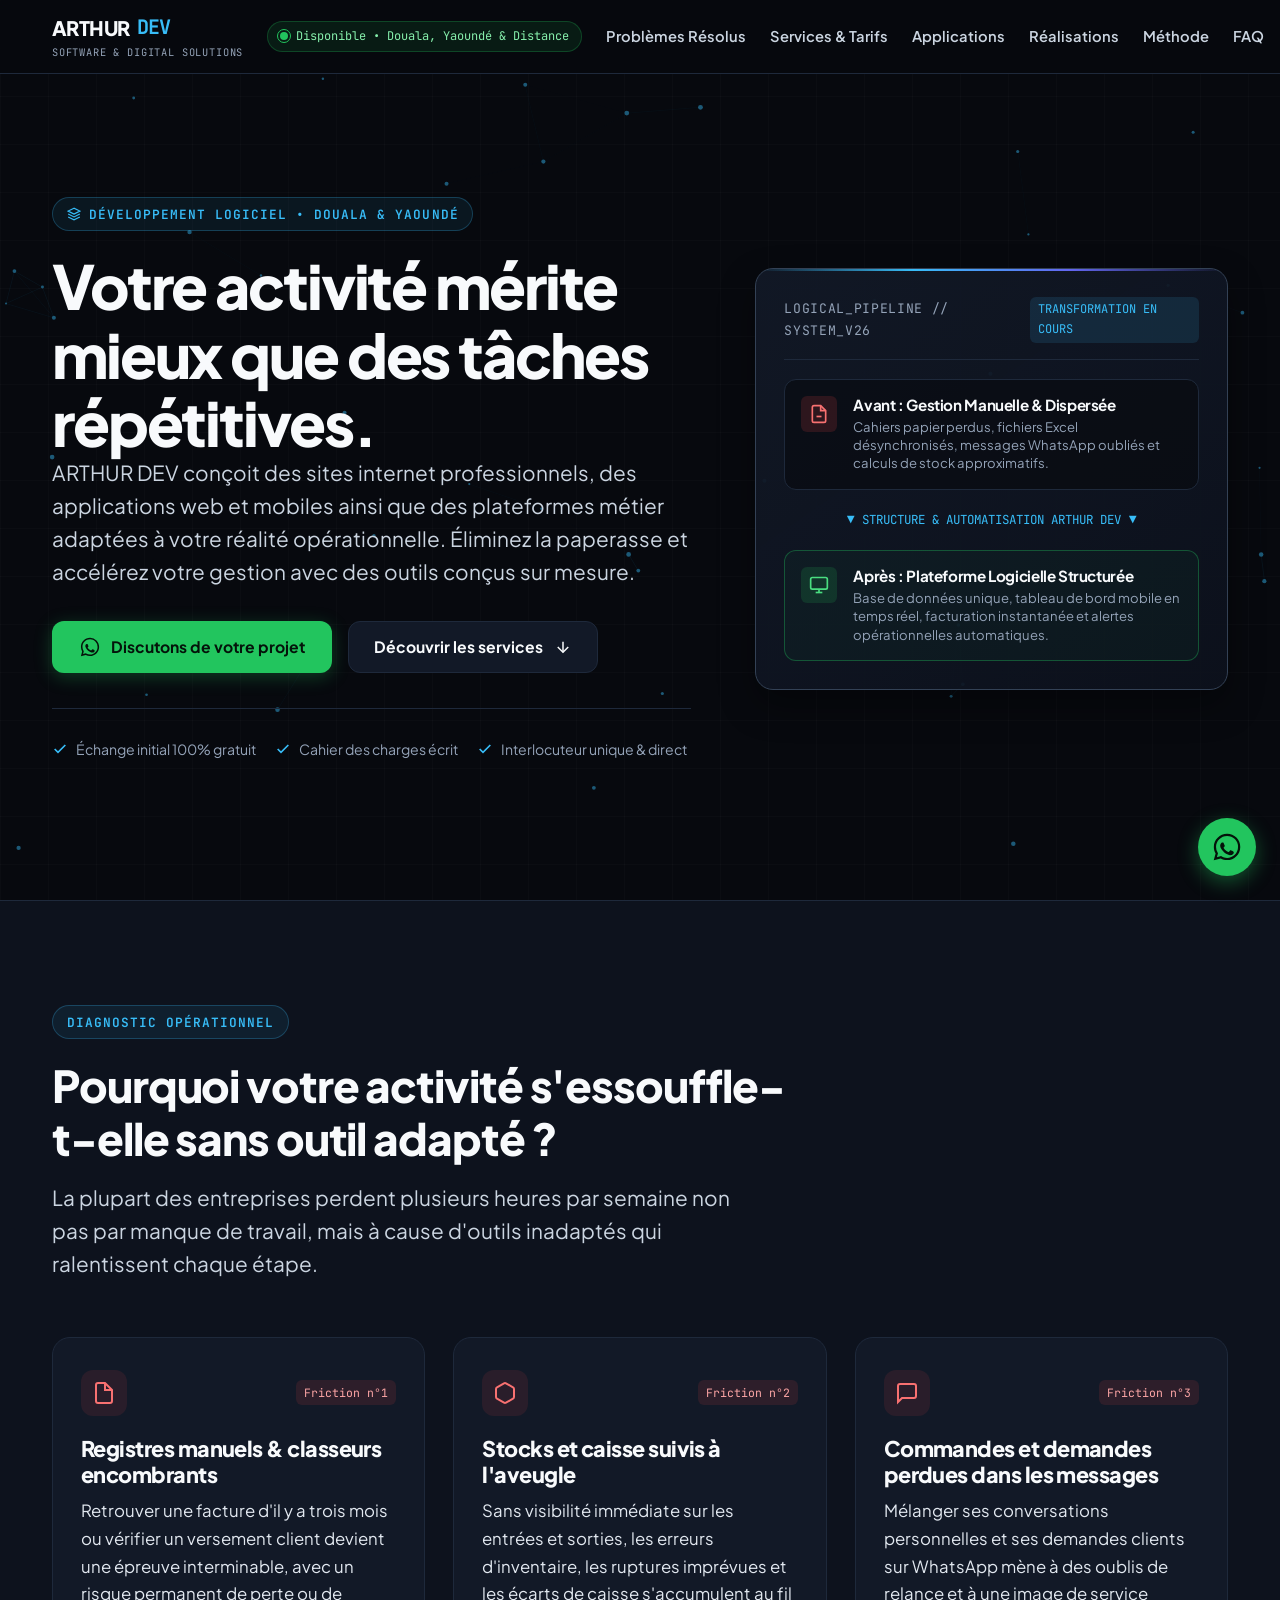
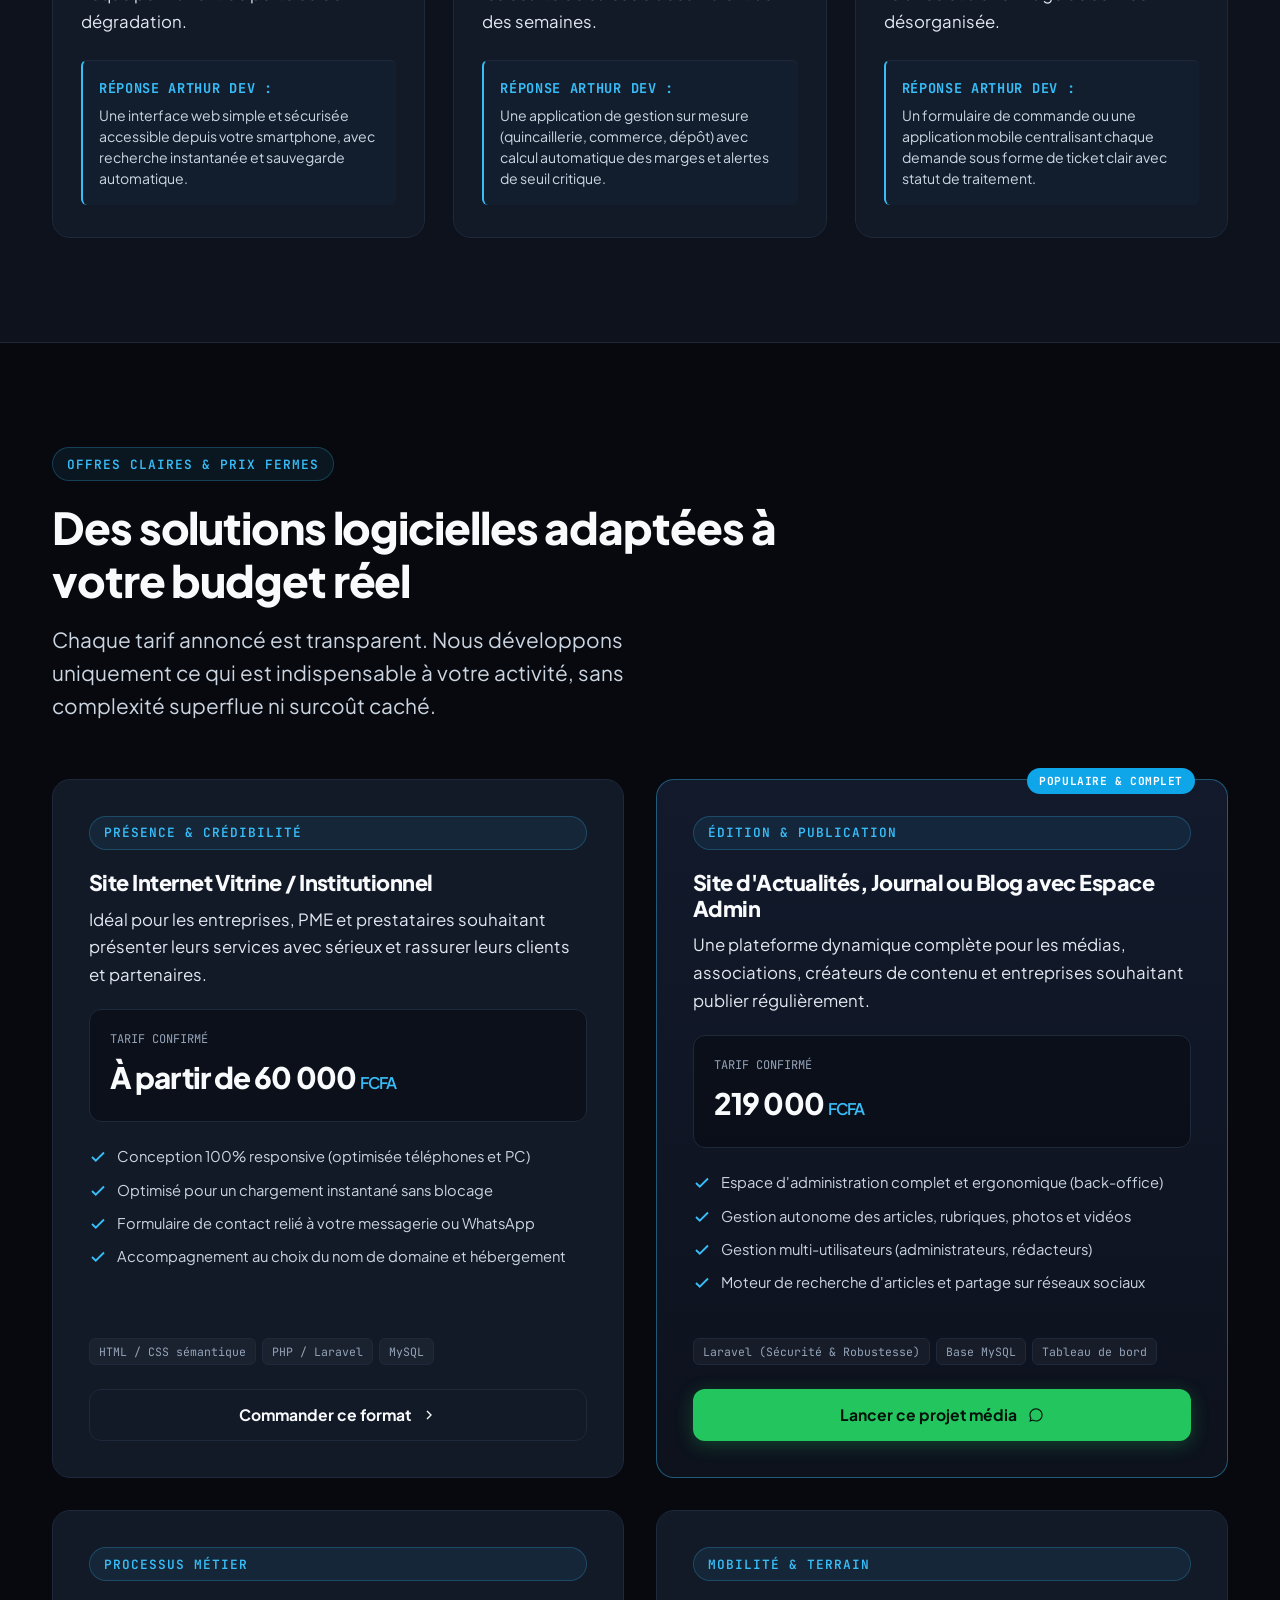
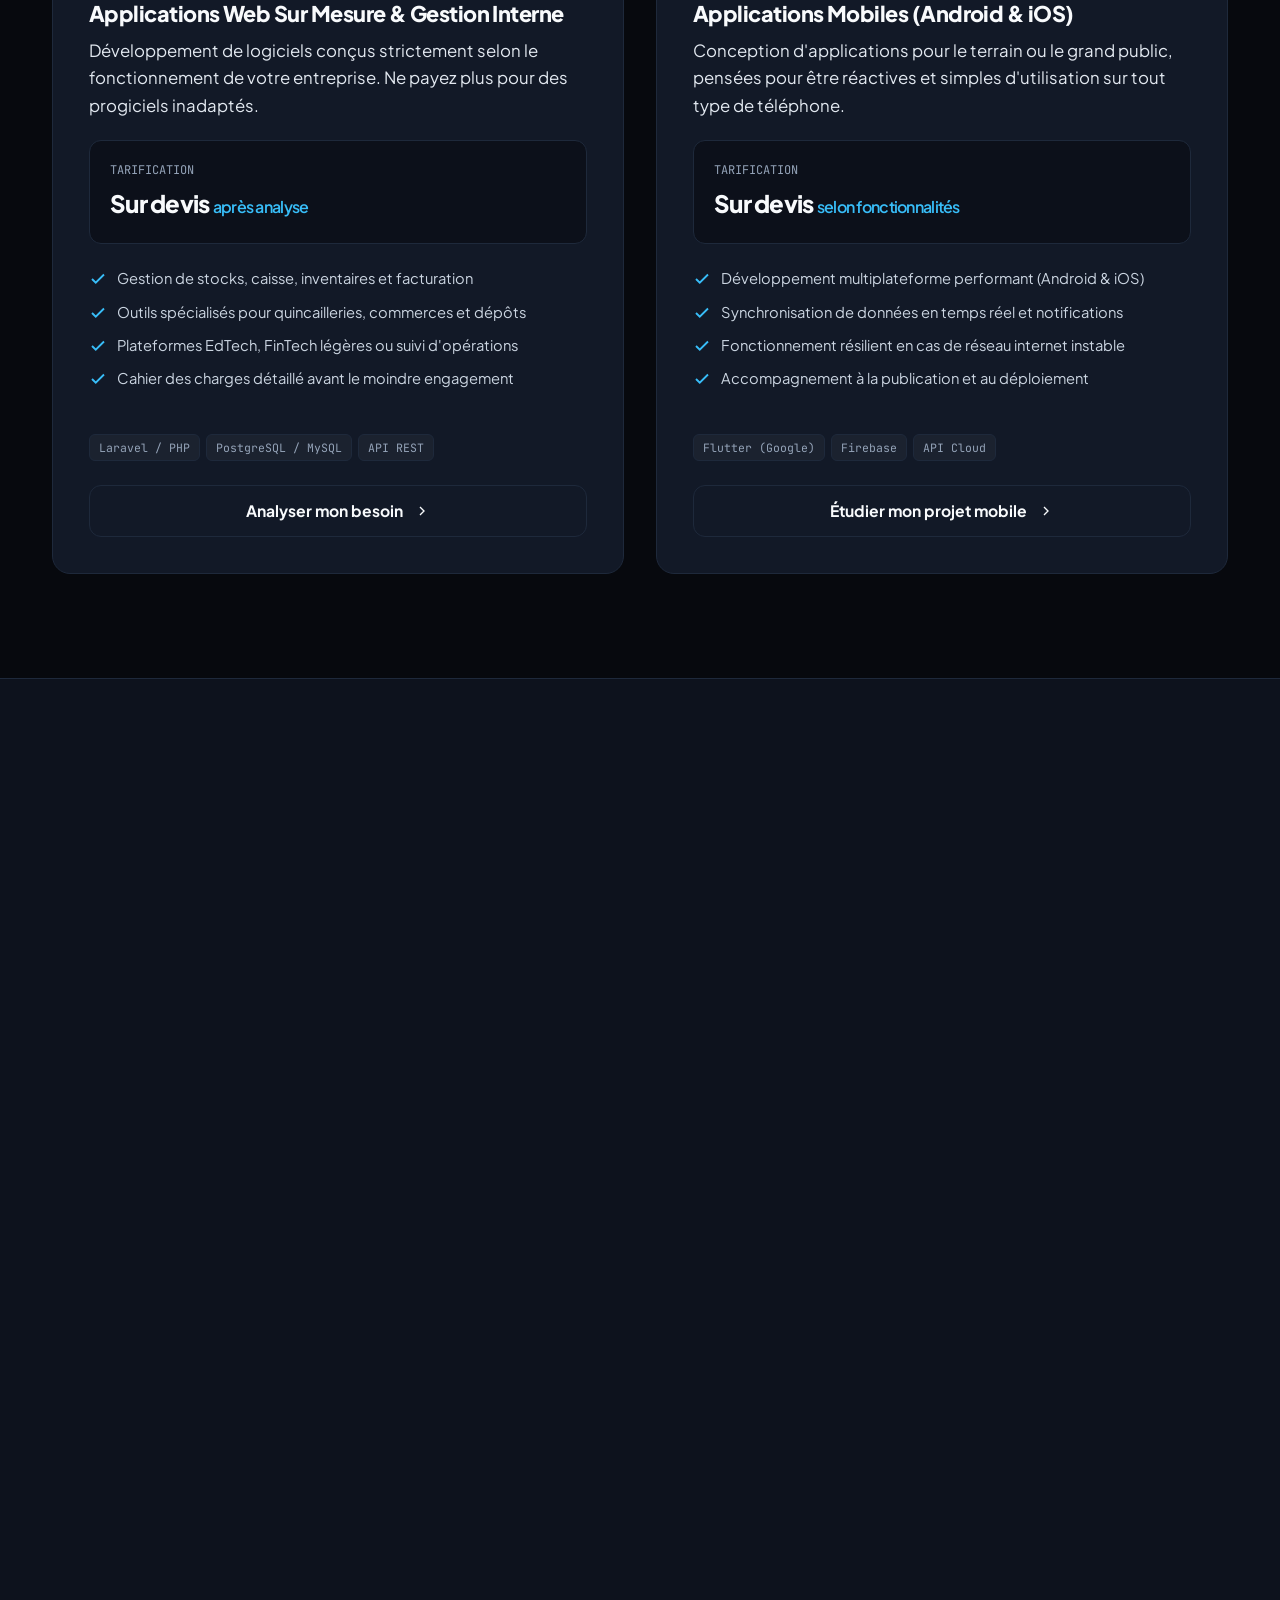
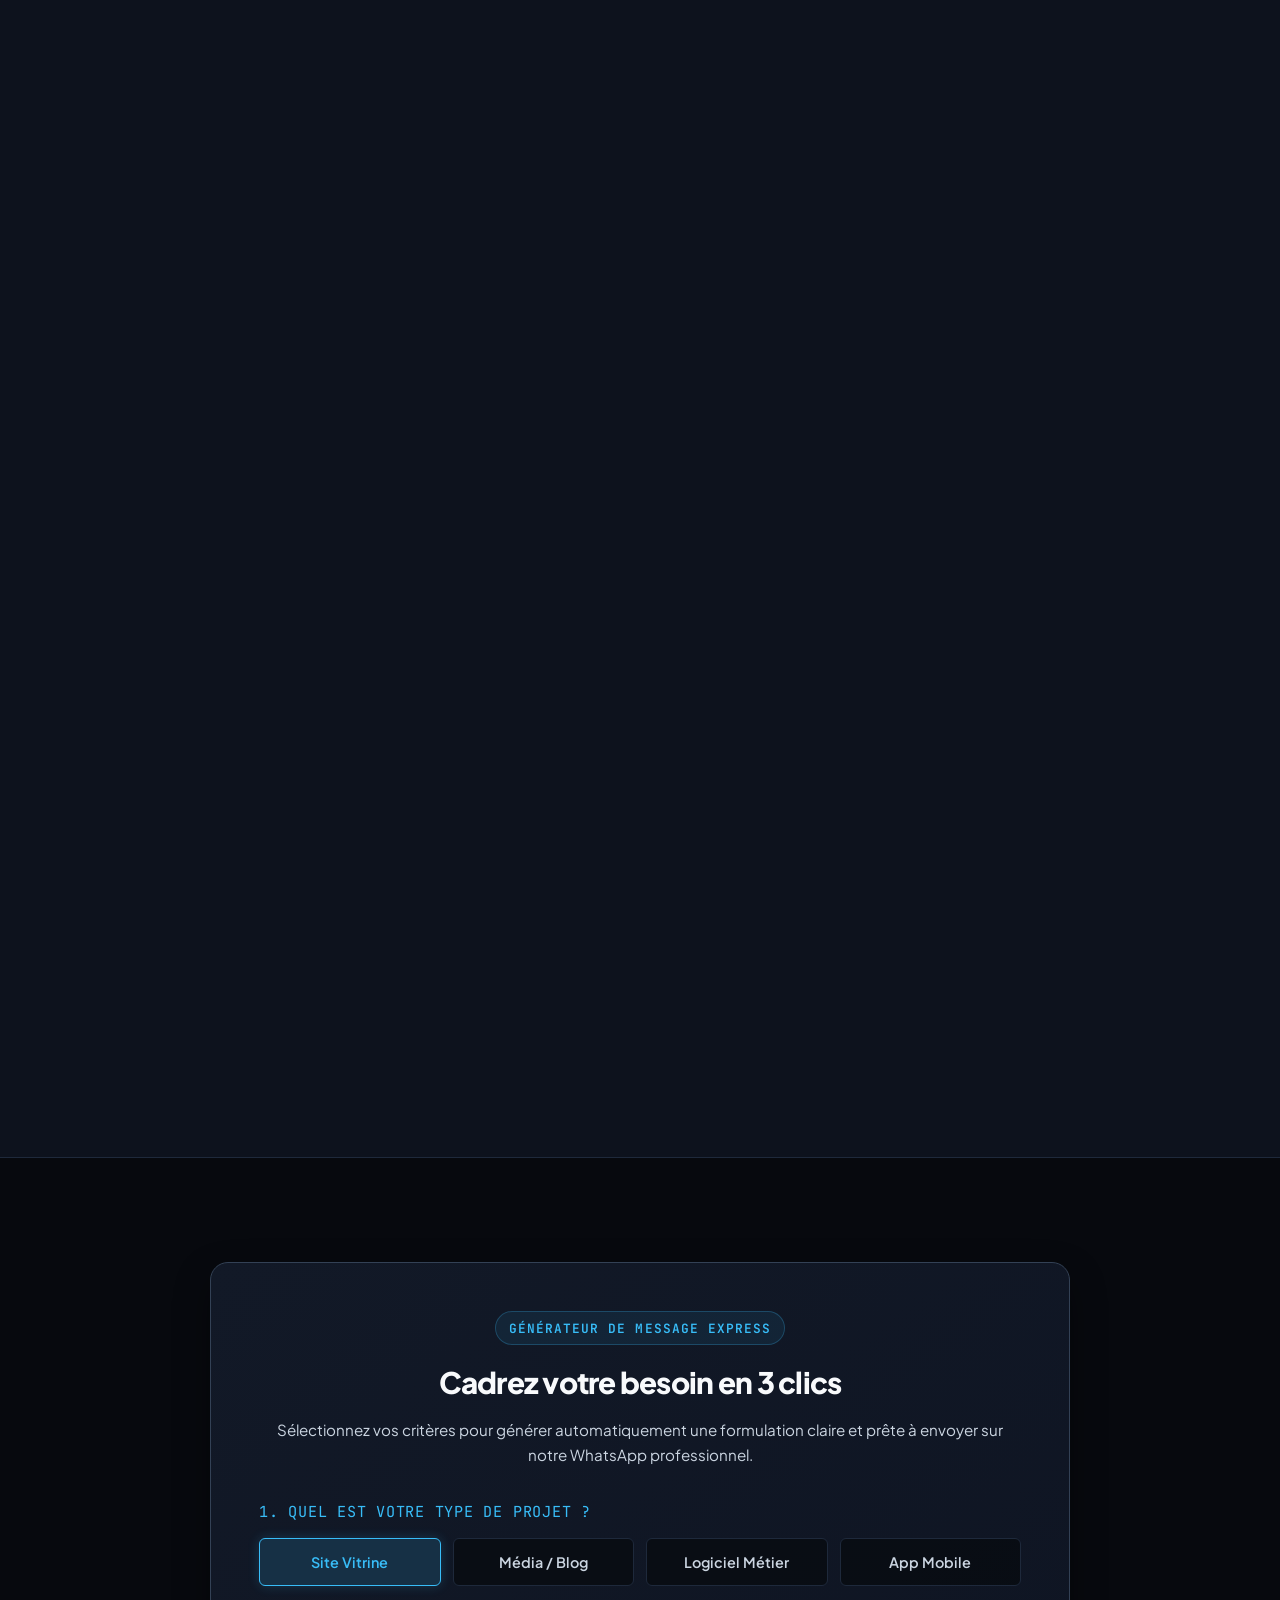
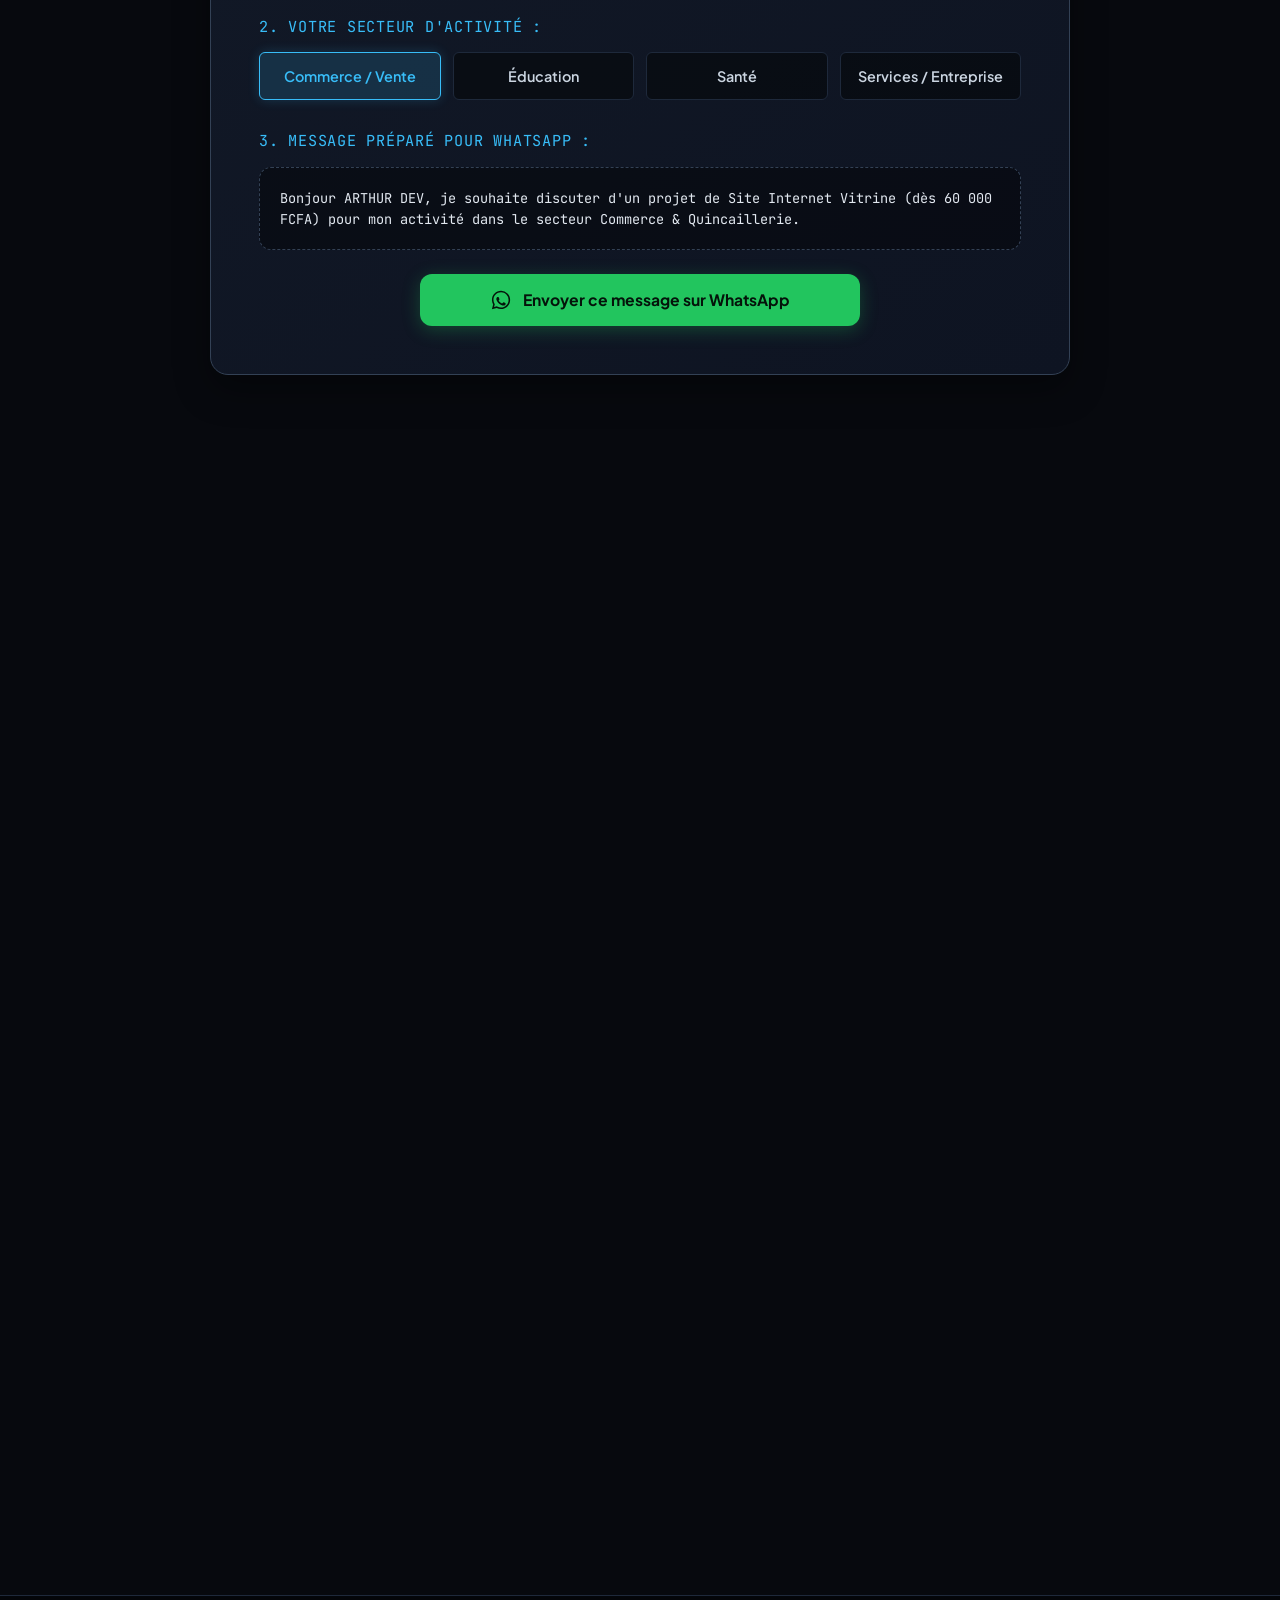
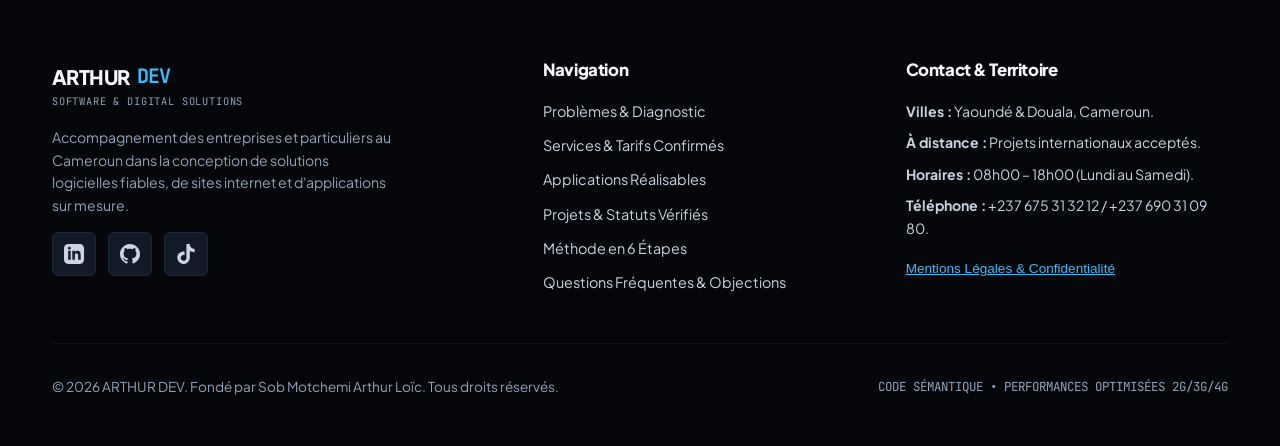
==== commit 08eacb1d: "fix: balise Google Search Console + sync all-in-one" ====
--- a/index-all-in-one.html
+++ b/index-all-in-one.html
@@ -11,6 +11,7 @@
   <link rel="canonical" href="https://arthurdev.netlify.app/">
   <meta name="theme-color" content="#07090e">
   <!-- Code de vérification Google Search Console (à activer après inscription sur Google Search Console) -->
+   <meta name="google-site-verification" content="LBuYWWhpYqf4C7qcHb7DKrY_hiLLcQxE0Qis-ZjJDj0" />
   <!-- <meta name="google-site-verification" content="VOTRE_CODE_GOOGLE_SEARCH_CONSOLE"> -->
 
   <!-- Open Graph / Meta Réseaux Sociaux -->
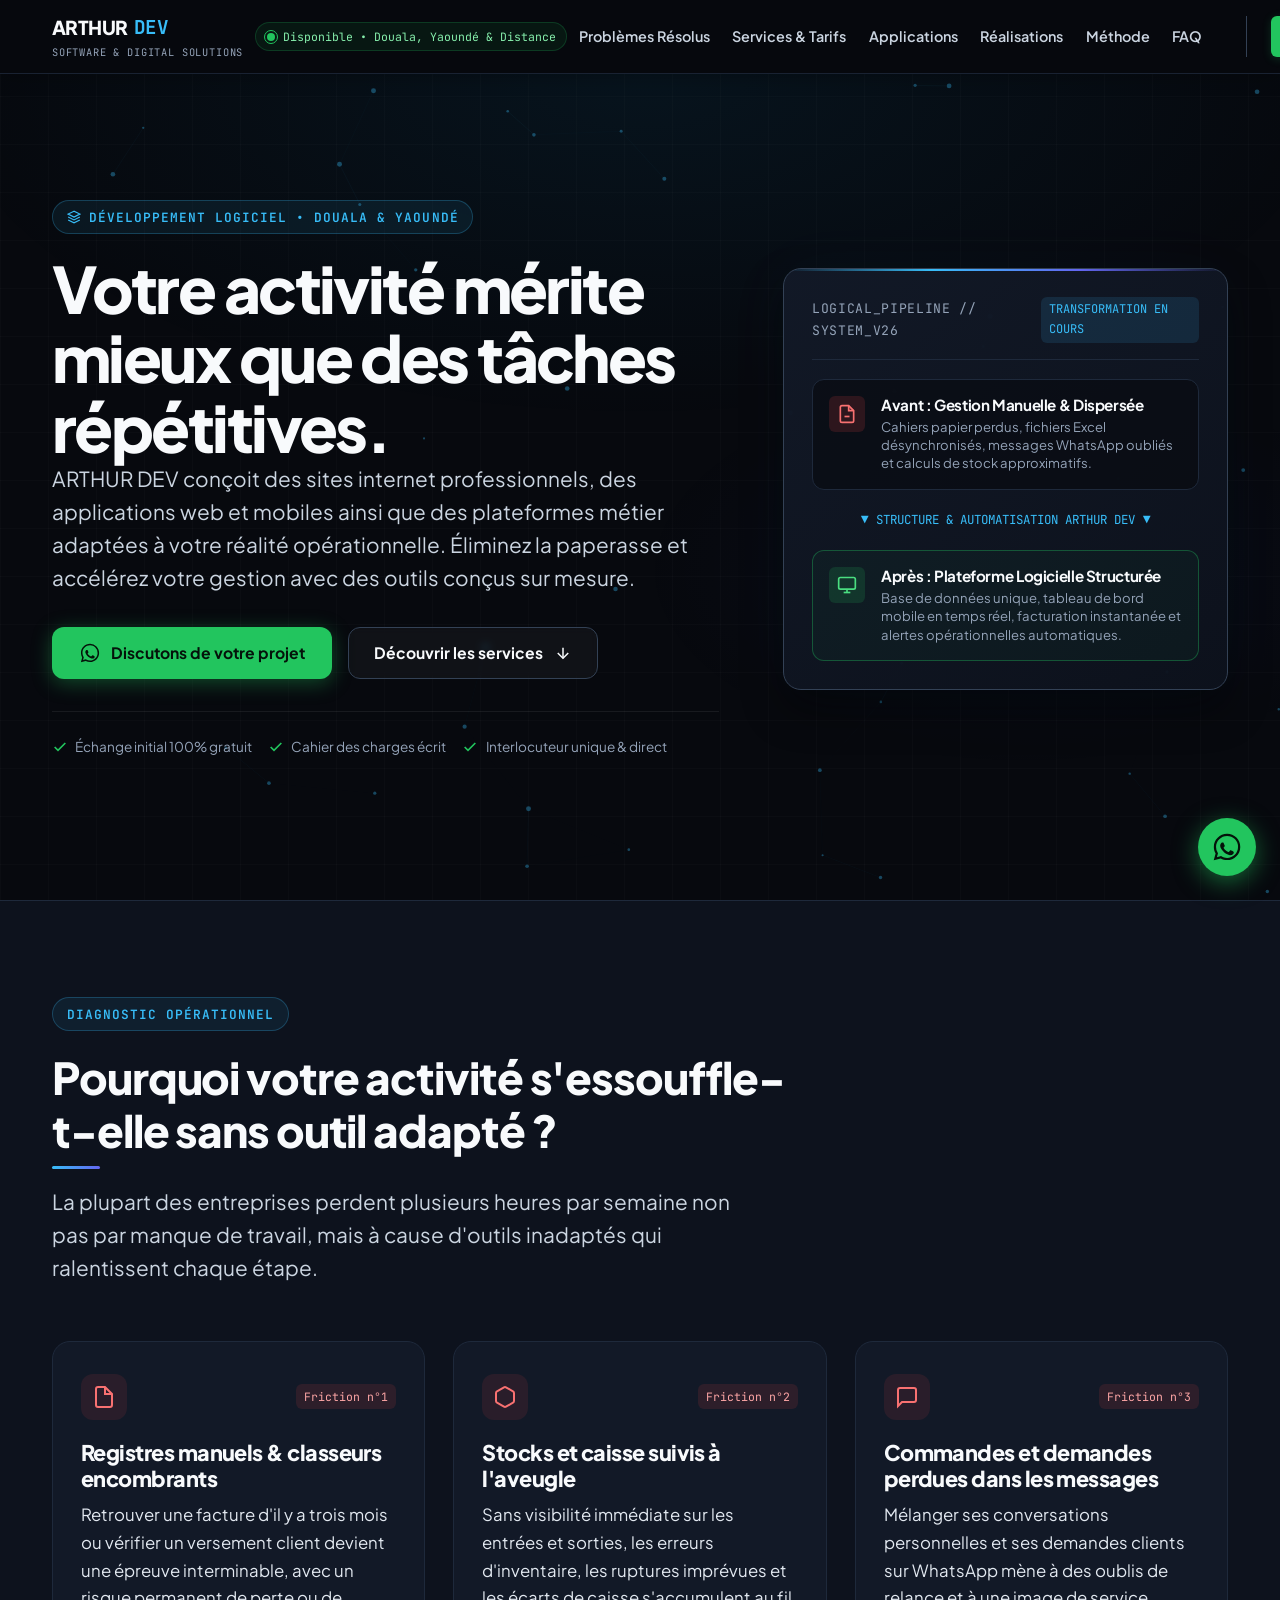
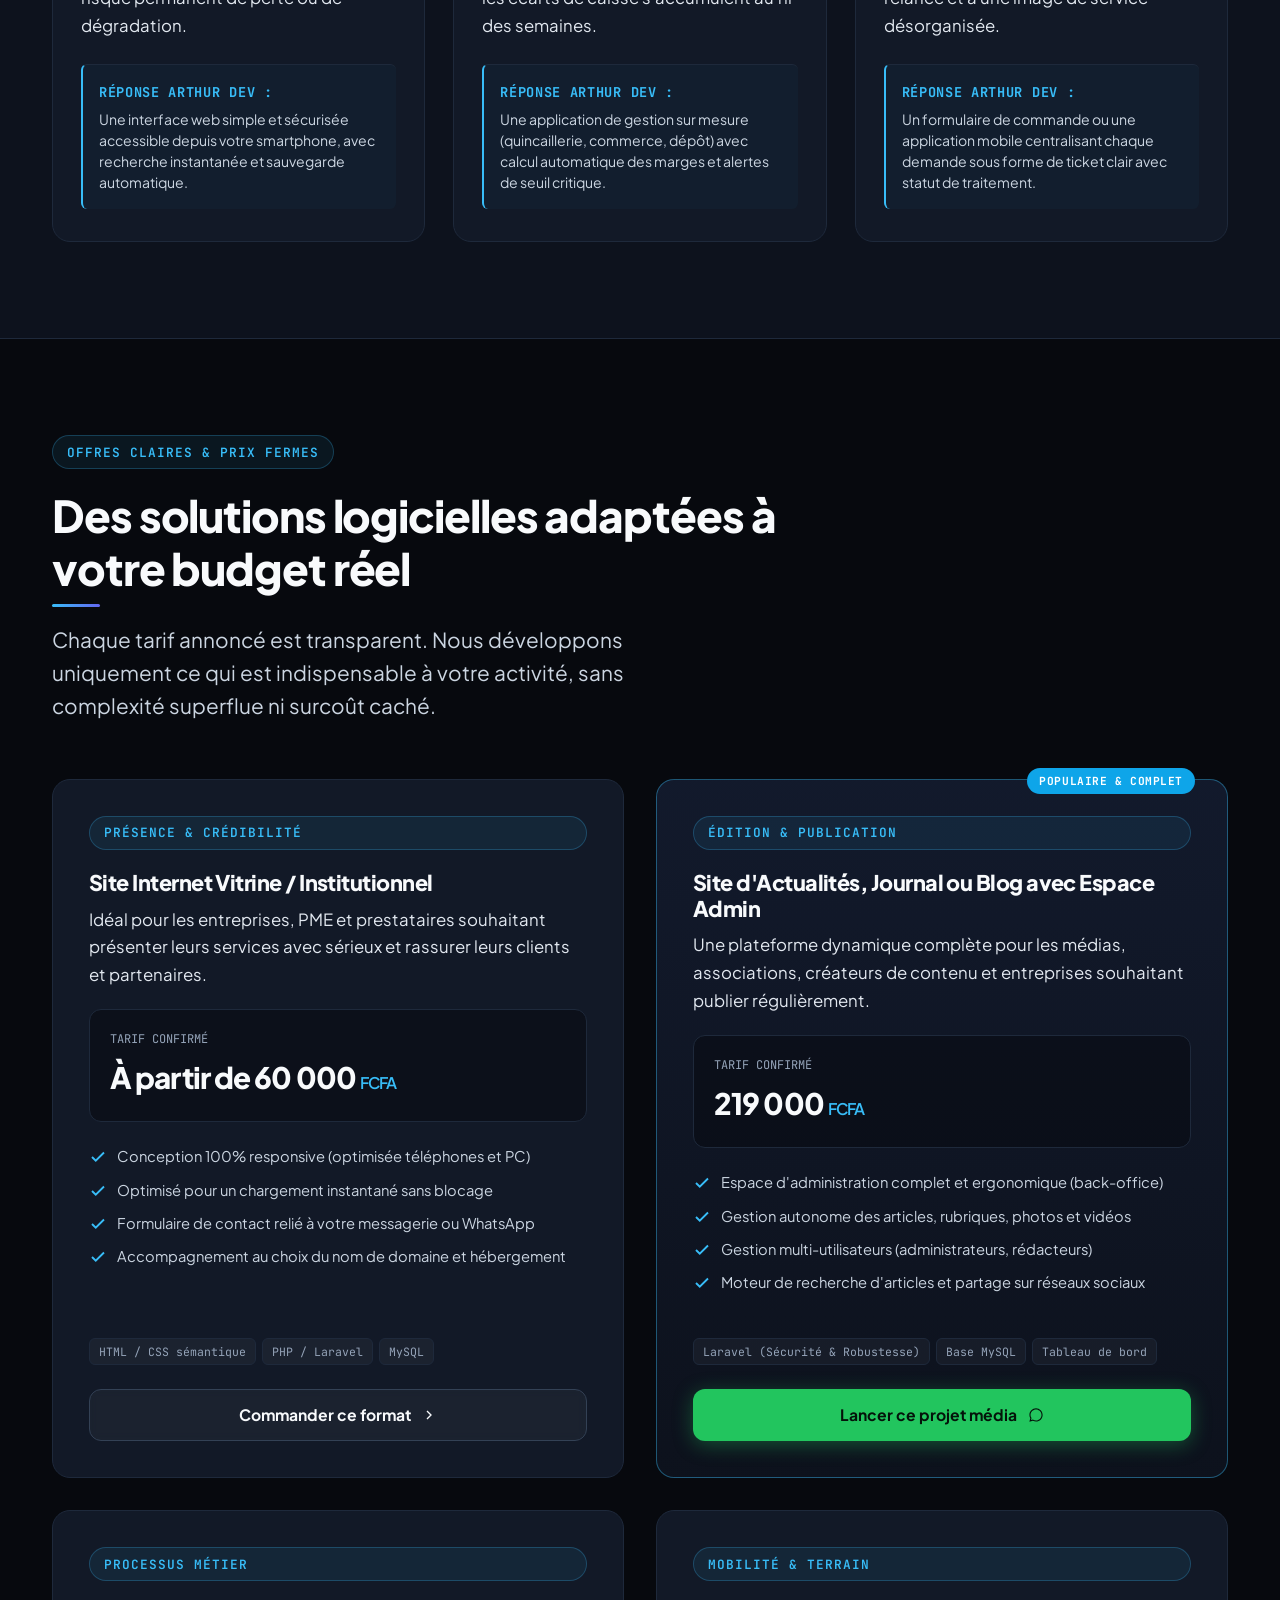
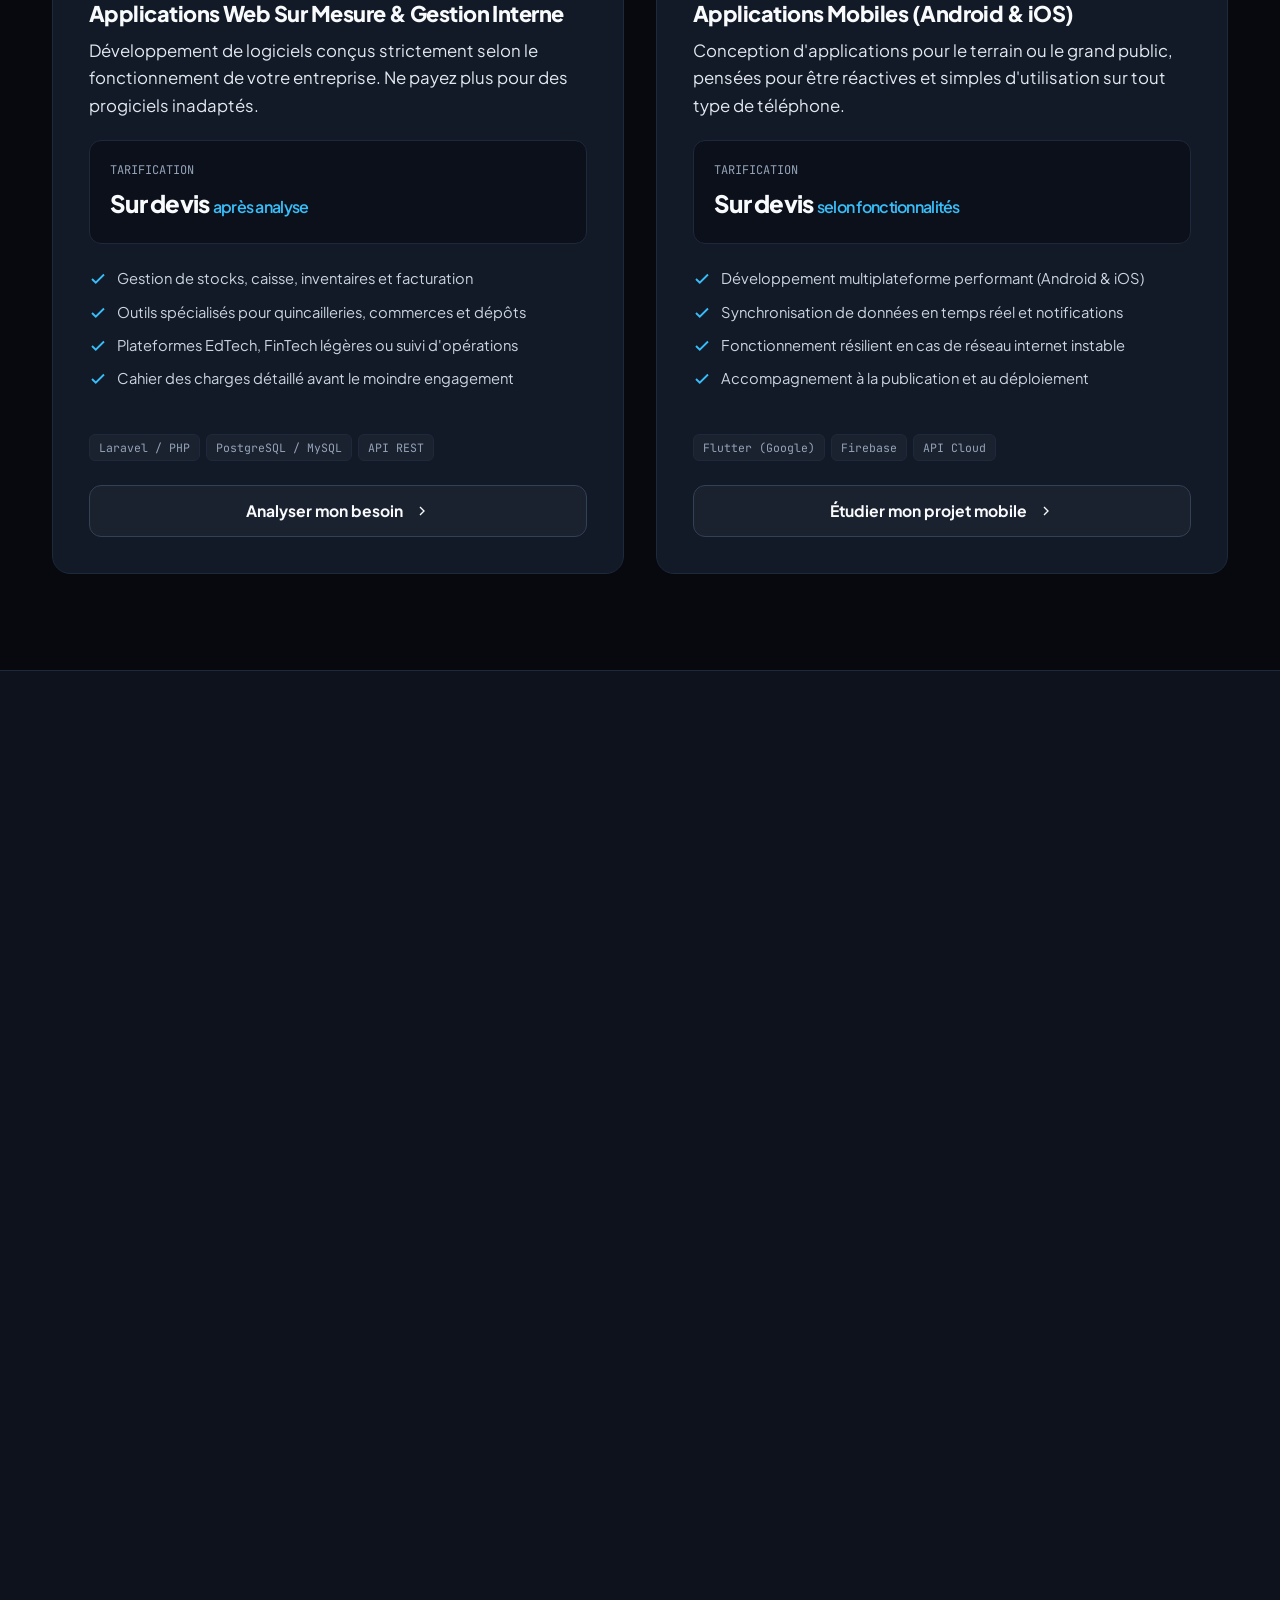
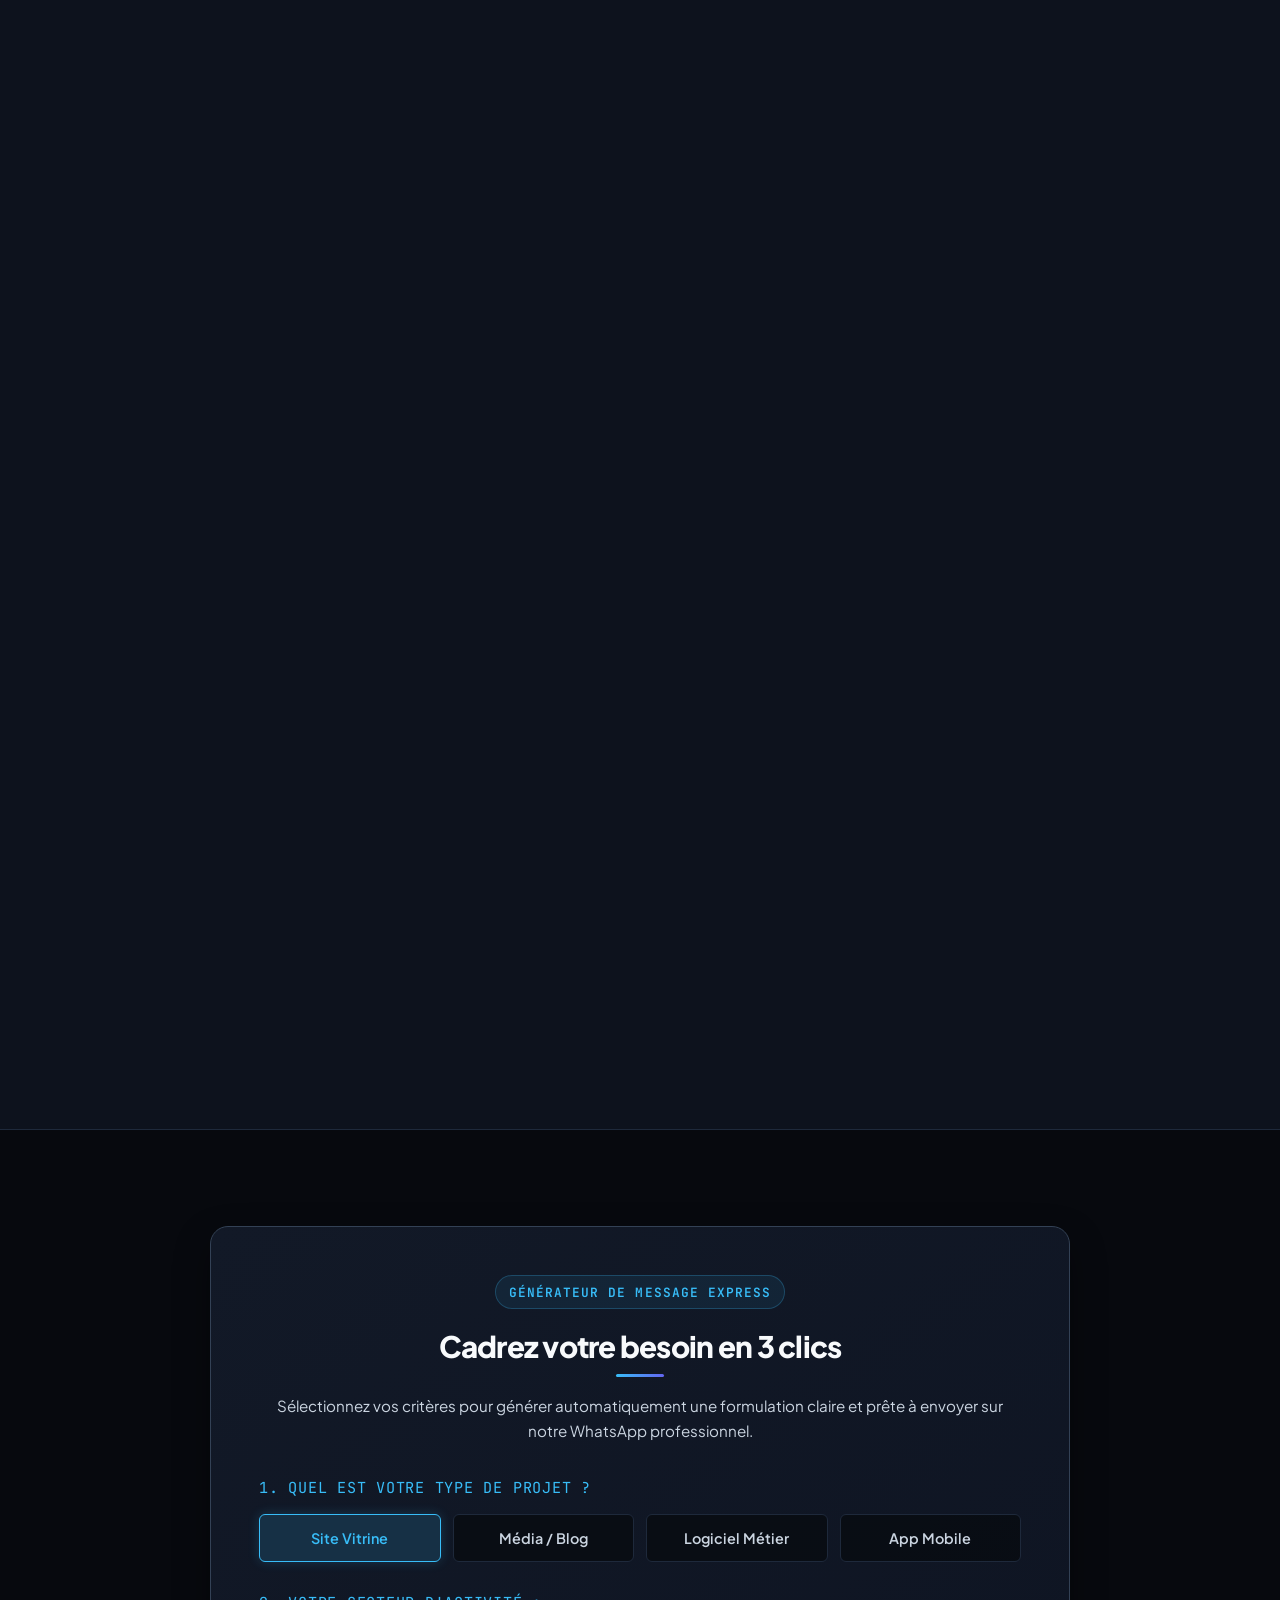
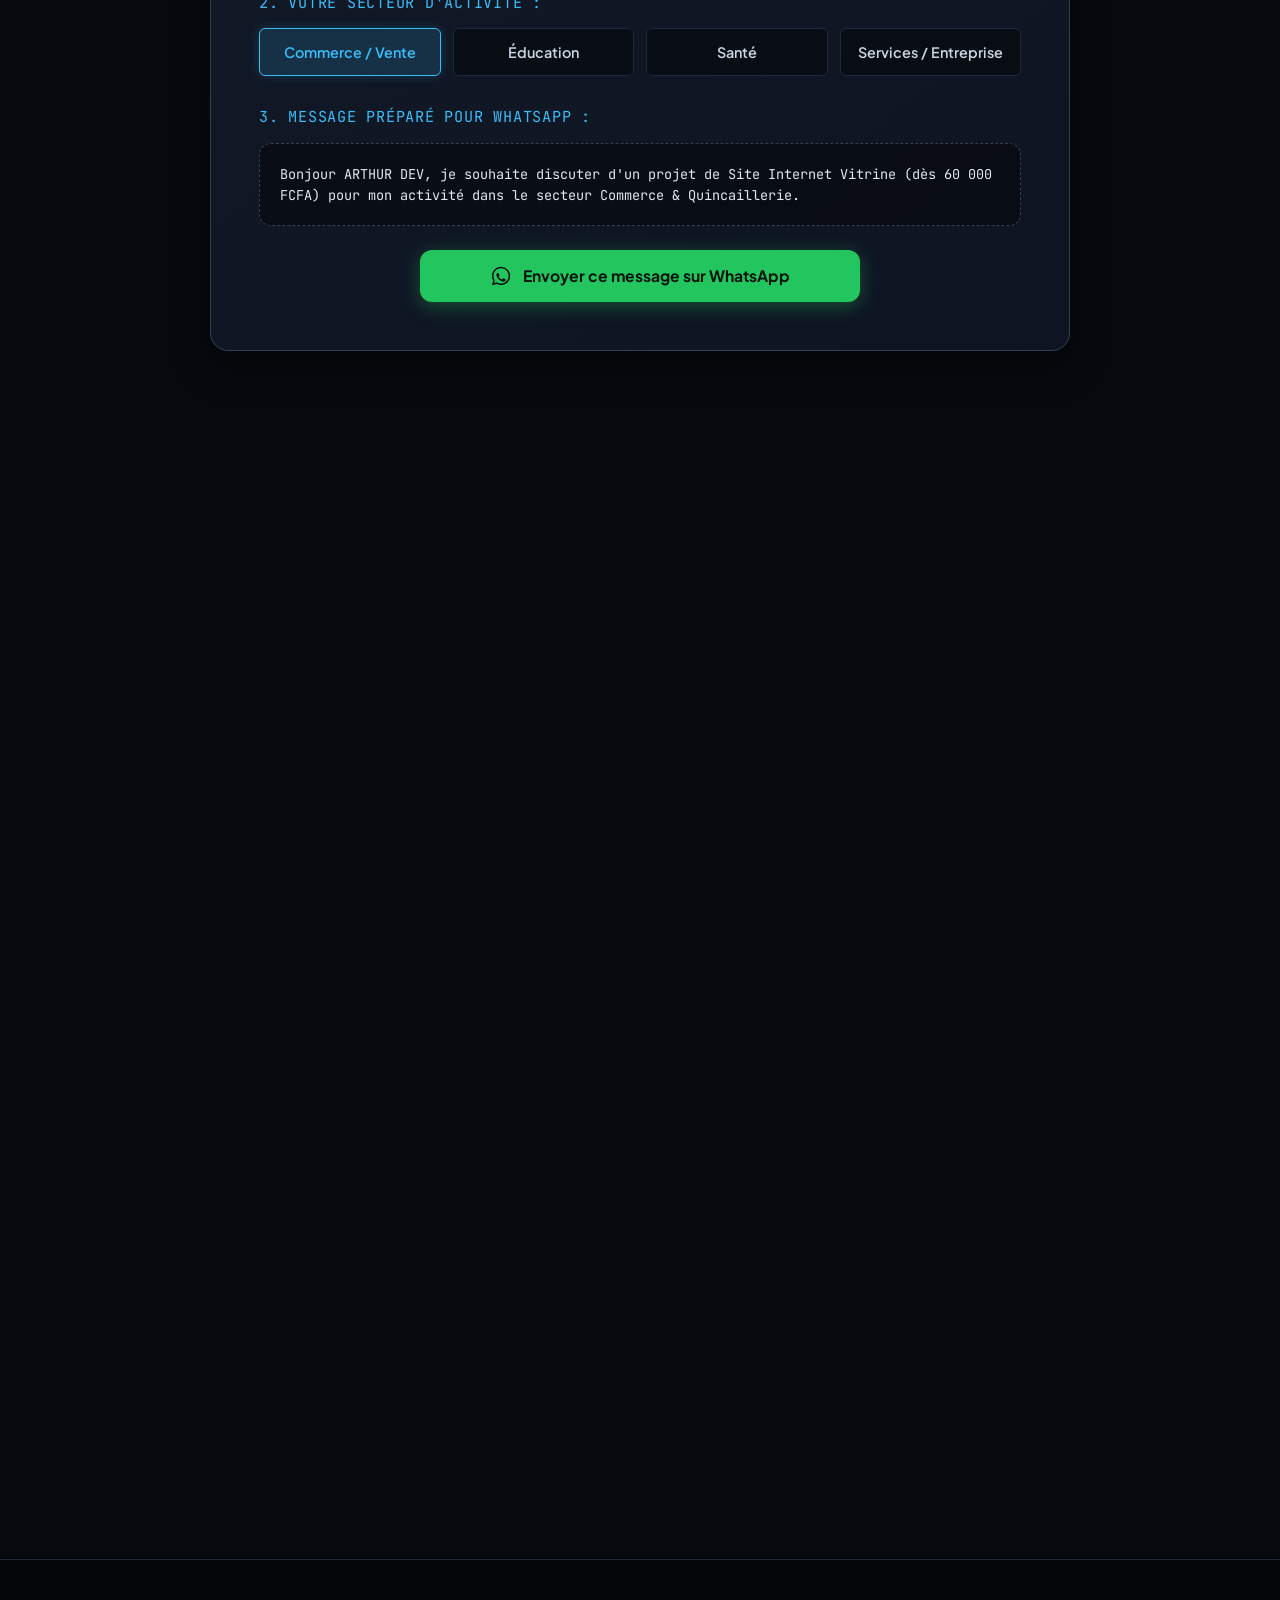
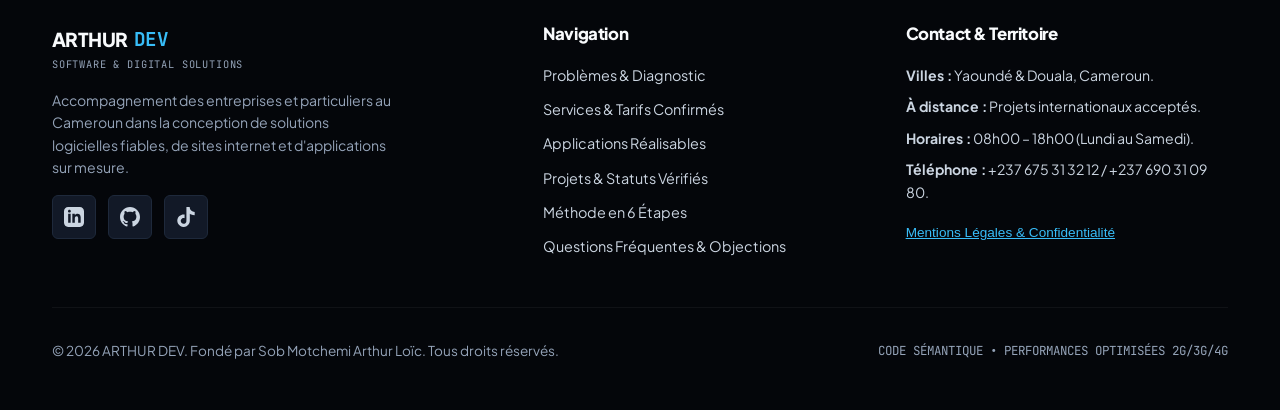
==== commit 79b9e14e: "refactor: redesign UI/UX complet mobile-first + nav epuree + hero modernise + CTA optimise" ====
--- a/index-all-in-one.html
+++ b/index-all-in-one.html
@@ -205,17 +205,24 @@
 }
 
 section {
-  padding-top: 5rem;
-  padding-bottom: 5rem;
+  padding-top: 3.5rem;
+  padding-bottom: 3.5rem;
   position: relative;
   z-index: 1;
   scroll-margin-top: calc(var(--nav-height) + 1.75rem);
 }
 
+@media (min-width: 768px) {
+  section {
+    padding-top: 5rem;
+    padding-bottom: 5rem;
+  }
+}
+
 @media (min-width: 1024px) {
   section {
-    padding-top: 6.5rem;
-    padding-bottom: 6.5rem;
+    padding-top: 6rem;
+    padding-bottom: 6rem;
   }
 }
 
@@ -234,9 +241,9 @@
 }
 
 h1 {
-  font-size: clamp(2.1rem, 4.5vw + 1rem, 3.8rem);
-  letter-spacing: -0.035em;
-  line-height: 1.12;
+  font-size: clamp(2.2rem, 5vw + 0.8rem, 4rem);
+  letter-spacing: -0.04em;
+  line-height: 1.08;
 }
 
 h2 {
@@ -348,23 +355,42 @@
 .btn-whatsapp {
   background-color: var(--cta-whatsapp);
   color: var(--text-dark-cta);
-  box-shadow: 0 4px 18px rgba(34, 197, 94, 0.28);
+  box-shadow: 0 4px 20px rgba(34, 197, 94, 0.35);
+  position: relative;
+  overflow: hidden;
+}
+.btn-whatsapp::after {
+  content: '';
+  position: absolute;
+  inset: 0;
+  background: rgba(255,255,255,0);
+  transition: background 0.2s ease;
 }
 .btn-whatsapp:hover {
   background-color: var(--cta-whatsapp-hover);
   color: #000;
   transform: translateY(-2px);
-  box-shadow: 0 6px 22px rgba(34, 197, 94, 0.4);
+  box-shadow: 0 8px 28px rgba(34, 197, 94, 0.5);
+}
+
+/* Animation subtile sur le bouton hero WhatsApp */
+.hero-section .btn-whatsapp {
+  animation: wa-glow 3s ease-in-out infinite;
+}
+@keyframes wa-glow {
+  0%, 100% { box-shadow: 0 4px 20px rgba(34, 197, 94, 0.35); }
+  50% { box-shadow: 0 4px 32px rgba(34, 197, 94, 0.6); }
 }
 
 .btn-secondary {
-  background-color: var(--bg-card);
-  border-color: var(--border-subtle);
+  background-color: rgba(255,255,255,0.04);
+  border-color: var(--border-medium);
   color: var(--text-white);
+  backdrop-filter: blur(4px);
 }
 .btn-secondary:hover {
-  background-color: var(--bg-card-hover);
-  border-color: var(--border-medium);
+  background-color: rgba(255,255,255,0.08);
+  border-color: var(--accent-cyan);
   color: var(--accent-cyan);
   transform: translateY(-2px);
 }
@@ -388,11 +414,12 @@
   left: 0;
   width: 100%;
   height: var(--nav-height);
-  background-color: rgba(7, 9, 14, 0.92);
-  backdrop-filter: blur(10px);
-  -webkit-backdrop-filter: blur(10px);
-  border-bottom: 1px solid var(--border-subtle);
+  background-color: rgba(7, 9, 14, 0.95);
+  backdrop-filter: blur(14px);
+  -webkit-backdrop-filter: blur(14px);
+  border-bottom: 1px solid rgba(30, 41, 59, 0.8);
   z-index: 1000;
+  box-shadow: 0 1px 20px rgba(0,0,0,0.3);
 }
 
 .nav-wrapper {
@@ -400,7 +427,7 @@
   align-items: center;
   justify-content: space-between;
   height: 100%;
-  gap: 1.5rem;
+  gap: 0.75rem;
 }
 
 .brand-logo {
@@ -409,14 +436,15 @@
   text-decoration: none;
   color: var(--text-white);
   flex-shrink: 0;
+  min-width: 0;
 }
 .brand-name {
-  font-size: 1.25rem;
+  font-size: 1.2rem;
   font-weight: 800;
   letter-spacing: -0.03em;
   display: flex;
   align-items: center;
-  gap: 0.45rem;
+  gap: 0.4rem;
 }
 .brand-name span.dev {
   color: var(--accent-cyan);
@@ -436,13 +464,14 @@
   align-items: center;
   gap: 0.5rem;
   font-family: var(--font-mono);
-  font-size: 0.75rem;
+  font-size: 0.72rem;
   color: #86efac;
-  background: rgba(34, 197, 94, 0.1);
-  padding: 0.3rem 0.75rem;
+  background: rgba(34, 197, 94, 0.08);
+  padding: 0.28rem 0.65rem;
   border-radius: var(--radius-full);
-  border: 1px solid rgba(34, 197, 94, 0.25);
+  border: 1px solid rgba(34, 197, 94, 0.2);
   white-space: nowrap;
+  flex-shrink: 0;
 }
 .status-dot {
   width: 8px;
@@ -469,47 +498,63 @@
 
 .nav-desktop {
   margin-left: auto;
+  display: none;
+}
+
+@media (min-width: 1024px) {
+  .nav-desktop {
+    display: block;
+  }
 }
 
 .nav-links {
-  display: none;
+  display: flex;
   list-style: none;
   align-items: center;
-  gap: 1.5rem;
+  gap: 1.4rem;
   margin: 0;
   padding: 0;
 }
 .nav-links a {
   color: var(--text-secondary);
   text-decoration: none;
-  font-size: 0.92rem;
+  font-size: 0.9rem;
   font-weight: 600;
   transition: color 0.15s ease;
   position: relative;
   white-space: nowrap;
 }
+.nav-links a::after {
+  content: '';
+  position: absolute;
+  bottom: -3px;
+  left: 0;
+  width: 0;
+  height: 2px;
+  background: var(--accent-cyan);
+  border-radius: 2px;
+  transition: width 0.2s ease;
+}
 .nav-links a:hover {
   color: var(--text-white);
 }
+.nav-links a:hover::after {
+  width: 100%;
+}
 
 .nav-actions {
   display: flex;
   align-items: center;
-  gap: 0.85rem;
+  gap: 0.75rem;
   flex-shrink: 0;
 }
 
-/* Bouton WhatsApp En-tête calibré et nettement séparé */
+/* Sur mobile: on cache le bouton WhatsApp du header — le flottant suffit */
 .nav-btn-whatsapp {
-  min-height: 40px !important;
-  padding: 0.48rem 1.15rem !important;
-  font-size: 0.88rem !important;
-  font-weight: 700 !important;
-  border-radius: var(--radius-sm) !important;
-  box-shadow: 0 2px 10px rgba(34, 197, 94, 0.2) !important;
-  white-space: nowrap !important;
-}
-
+  display: none;
+}
+
+/* Bouton hamburger toujours visible sur mobile */
 .menu-toggle {
   display: flex;
   flex-direction: column;
@@ -517,18 +562,20 @@
   gap: 5px;
   width: 44px;
   height: 44px;
-  background: transparent;
-  border: 1px solid var(--border-subtle);
+  background: rgba(255,255,255,0.05);
+  border: 1px solid var(--border-medium);
   border-radius: var(--radius-sm);
   cursor: pointer;
   padding: 10px;
+  flex-shrink: 0;
 }
 .menu-toggle span {
   display: block;
   width: 100%;
   height: 2px;
   background-color: var(--text-white);
-  transition: transform 0.2s ease, opacity 0.2s ease;
+  border-radius: 2px;
+  transition: transform 0.25s ease, opacity 0.2s ease;
 }
 .menu-toggle[aria-expanded="true"] span:nth-child(1) {
   transform: translateY(7px) rotate(45deg);
@@ -540,6 +587,7 @@
   transform: translateY(-7px) rotate(-45deg);
 }
 
+/* Drawer mobile amélioré */
 .mobile-nav {
   position: fixed;
   top: var(--nav-height);
@@ -548,35 +596,66 @@
   max-height: calc(100vh - var(--nav-height));
   overflow-y: auto;
   -webkit-overflow-scrolling: touch;
-  background: rgba(10, 14, 23, 0.98);
+  background: rgba(7, 9, 14, 0.98);
+  backdrop-filter: blur(16px);
   border-bottom: 1px solid var(--border-medium);
-  padding: 1.5rem 1.25rem 2rem;
+  padding: 1.5rem 1.5rem 2.5rem;
   display: none;
   flex-direction: column;
-  gap: 1.2rem;
+  gap: 0.25rem;
   z-index: 999;
 }
 .mobile-nav.is-open {
   display: flex;
 }
-.mobile-nav a {
+.mobile-link {
+  color: var(--text-secondary);
+  text-decoration: none;
+  font-size: 1.05rem;
+  font-weight: 600;
+  padding: 0.9rem 0.5rem;
+  border-bottom: 1px solid rgba(255,255,255,0.05);
+  transition: color 0.15s ease, padding-left 0.15s ease;
+  display: block;
+}
+.mobile-link:hover {
   color: var(--text-white);
-  text-decoration: none;
-  font-size: 1.15rem;
-  font-weight: 600;
-  padding: 0.6rem 0;
-  border-bottom: 1px solid rgba(255,255,255,0.05);
-}
-
+  padding-left: 0.75rem;
+}
+
+/* CTA WhatsApp dans le drawer mobile */
+.mobile-nav-cta {
+  margin-top: 1.5rem;
+  display: flex;
+  flex-direction: column;
+  gap: 0.75rem;
+}
+.mobile-nav-cta .btn {
+  width: 100%;
+  justify-content: center;
+  font-size: 1rem;
+  min-height: 52px;
+}
+
+/* Desktop: afficher le bouton nav, cacher le hamburger */
 @media (min-width: 1024px) {
-  .nav-links { display: flex; }
+  .nav-btn-whatsapp {
+    display: inline-flex;
+    min-height: 40px !important;
+    padding: 0.5rem 1.1rem !important;
+    font-size: 0.88rem !important;
+    font-weight: 700 !important;
+    border-radius: var(--radius-sm) !important;
+    box-shadow: 0 2px 10px rgba(34, 197, 94, 0.2) !important;
+    white-space: nowrap !important;
+  }
+  .nav-actions {
+    margin-left: 2rem;
+    padding-left: 1.5rem;
+    border-left: 1px solid var(--border-medium);
+  }
   .menu-toggle { display: none; }
   .mobile-nav { display: none !important; }
-  .nav-actions {
-    margin-left: 2.25rem; /* Décale nettement le bouton WhatsApp de la FAQ */
-    padding-left: 1.75rem;
-    border-left: 1px solid var(--border-medium); /* Séparateur visuel net et élégant */
-  }
 }
 
 @media (min-width: 1280px) {
@@ -587,30 +666,38 @@
    HERO SECTION
    ========================================================================== */
 .hero-section {
-  min-height: calc(100vh - var(--nav-height));
+  min-height: calc(100svh - var(--nav-height));
   display: flex;
   align-items: center;
-  padding-top: 3.5rem;
-  padding-bottom: 4.5rem;
+  padding-top: 2.5rem;
+  padding-bottom: 3rem;
   position: relative;
   overflow: hidden;
+  background: radial-gradient(ellipse 80% 60% at 50% 0%, rgba(14, 165, 233, 0.07) 0%, transparent 70%),
+              radial-gradient(ellipse 50% 40% at 80% 60%, rgba(99, 102, 241, 0.05) 0%, transparent 60%);
+}
+
+@media (min-width: 768px) {
+  .hero-section {
+    padding-top: 3.5rem;
+    padding-bottom: 4.5rem;
+  }
 }
 
 #hero-canvas {
   position: absolute;
-  top: 0;
-  right: 0;
+  inset: 0;
   width: 100%;
   height: 100%;
   pointer-events: none;
-  opacity: 0.45;
+  opacity: 0.35;
   z-index: 0;
 }
 
 .hero-grid {
   display: grid;
   grid-template-columns: 1fr;
-  gap: 3rem;
+  gap: 2.5rem;
   align-items: center;
   position: relative;
   z-index: 1;
@@ -618,7 +705,7 @@
 
 @media (min-width: 992px) {
   .hero-grid {
-    grid-template-columns: 1.15fr 0.85fr;
+    grid-template-columns: 1.2fr 0.8fr;
     gap: 4rem;
   }
 }
@@ -627,43 +714,62 @@
   max-width: 680px;
 }
 
+/* Masquer la carte pipeline sur mobile : trop technique, tue la confiance */
+.hero-visual-card {
+  display: none;
+}
+
+@media (min-width: 992px) {
+  .hero-visual-card {
+    display: block;
+    background: linear-gradient(145deg, rgba(18, 25, 39, 0.98), rgba(13, 18, 29, 0.95));
+    border: 1px solid var(--border-medium);
+    border-radius: var(--radius-lg);
+    padding: 1.75rem;
+    box-shadow: 0 20px 40px rgba(0, 0, 0, 0.4), 0 0 60px rgba(56, 189, 248, 0.04);
+    position: relative;
+    overflow: hidden;
+  }
+  .hero-visual-card::before {
+    content: "";
+    position: absolute;
+    top: 0;
+    left: 0;
+    right: 0;
+    height: 2px;
+    background: linear-gradient(90deg, transparent, var(--accent-cyan), var(--accent-indigo), transparent);
+  }
+}
+
 .hero-guarantees {
   display: flex;
   flex-wrap: wrap;
-  gap: 1.2rem;
-  margin-top: 2.2rem;
-  padding-top: 1.8rem;
-  border-top: 1px solid var(--border-subtle);
+  gap: 1rem;
+  margin-top: 2rem;
+  padding-top: 1.5rem;
+  border-top: 1px solid rgba(255,255,255,0.07);
 }
 .guarantee-item {
   display: flex;
   align-items: center;
-  gap: 0.5rem;
-  font-size: 0.88rem;
+  gap: 0.45rem;
+  font-size: 0.85rem;
   color: var(--text-muted);
 }
 .guarantee-item svg {
-  color: var(--accent-cyan);
+  color: var(--cta-whatsapp);
   flex-shrink: 0;
 }
 
-.hero-visual-card {
-  background: linear-gradient(145deg, rgba(18, 25, 39, 0.95), rgba(13, 18, 29, 0.9));
-  border: 1px solid var(--border-medium);
-  border-radius: var(--radius-lg);
-  padding: 1.75rem;
-  box-shadow: 0 15px 35px rgba(0, 0, 0, 0.35);
-  position: relative;
-  overflow: hidden;
-}
-.hero-visual-card::before {
-  content: "";
-  position: absolute;
-  top: 0;
-  left: 0;
-  right: 0;
-  height: 2px;
-  background: linear-gradient(90deg, transparent, var(--accent-cyan), var(--accent-indigo), transparent);
+/* Boutons Hero pleine largeur sur mobile */
+@media (max-width: 540px) {
+  .hero-section .btn-group {
+    flex-direction: column;
+  }
+  .hero-section .btn-group .btn {
+    width: 100%;
+    justify-content: center;
+  }
 }
 
 .system-header {
@@ -1642,10 +1748,10 @@
   }
 }
 
-/* Bouton d'action flottant WhatsApp */
+/* Bouton d'action flottant WhatsApp — amélioré et pulsé */
 .floating-whatsapp {
   position: fixed;
-  bottom: 1.5rem;
+  bottom: calc(1.5rem + env(safe-area-inset-bottom, 0px));
   right: 1.5rem;
   width: 58px;
   height: 58px;
@@ -1655,15 +1761,22 @@
   display: flex;
   align-items: center;
   justify-content: center;
-  box-shadow: 0 6px 20px rgba(34, 197, 94, 0.4);
-  z-index: 999;
+  box-shadow: 0 6px 24px rgba(34, 197, 94, 0.5);
+  z-index: 998;
   text-decoration: none;
   transition: transform 0.2s ease, background-color 0.2s ease;
+  animation: float-pulse 4s ease-in-out infinite;
+}
+@keyframes float-pulse {
+  0%, 100% { box-shadow: 0 6px 24px rgba(34, 197, 94, 0.5); }
+  50% { box-shadow: 0 6px 36px rgba(34, 197, 94, 0.75); }
 }
 .floating-whatsapp:hover {
-  transform: scale(1.06);
+  transform: scale(1.1);
   background-color: var(--cta-whatsapp-hover);
-}
+  animation: none;
+}
+
 .floating-whatsapp-tooltip {
   position: absolute;
   right: 70px;
@@ -1716,6 +1829,61 @@
 }
 
 /* ==========================================================================
+   AMÉLIORATIONS VISUELLES GLOBALES — MODERNISATION UI/UX
+   ========================================================================== */
+
+/* Section headers avec accent visuel */
+.section-header h2 {
+  position: relative;
+  padding-bottom: 0.75rem;
+}
+.section-header h2::after {
+  content: '';
+  position: absolute;
+  bottom: 0;
+  left: 0;
+  width: 3rem;
+  height: 3px;
+  background: linear-gradient(90deg, var(--accent-cyan), var(--accent-indigo));
+  border-radius: 2px;
+}
+.section-header.center h2::after {
+  left: 50%;
+  transform: translateX(-50%);
+}
+
+/* Mobile : cards pleine largeur, padding réduit */
+@media (max-width: 640px) {
+  .container {
+    padding-left: 1rem;
+    padding-right: 1rem;
+  }
+  h1 {
+    font-size: clamp(1.9rem, 7vw, 2.6rem);
+  }
+  .lead-text {
+    font-size: 1rem;
+  }
+  .service-card, .friction-card, .project-card {
+    border-radius: var(--radius-md);
+  }
+  .service-card {
+    padding: 1.5rem;
+  }
+  .section-header {
+    margin-bottom: 2rem;
+  }
+  .badge-mono {
+    font-size: 0.72rem;
+  }
+  /* Hero guarantees sur une colonne */
+  .hero-guarantees {
+    flex-direction: column;
+    gap: 0.65rem;
+  }
+}
+
+/* ==========================================================================
    OPTIMISATIONS MOBILES AVANCÉES (< 640px) & ERGONOMIE TACTILE
    ========================================================================== */
 @media (max-width: 640px) {
@@ -1851,7 +2019,9 @@
         mobileNav.classList.toggle('is-open');
       }, { passive: true });
 
-      mobileLinks.forEach(link => {
+      // Fermer le menu sur tous les liens du tiroir (liens nav + CTA)
+      const allMobileLinks = mobileNav.querySelectorAll('a');
+      allMobileLinks.forEach(link => {
         link.addEventListener('click', () => {
           menuToggle.setAttribute('aria-expanded', 'false');
           mobileNav.classList.remove('is-open');
@@ -2204,6 +2374,22 @@
       <a href="#pourquoi" class="mobile-link">Pourquoi ARTHUR DEV</a>
       <a href="#faq" class="mobile-link">FAQ &amp; Objections</a>
       <a href="#contact" class="mobile-link">Demander un Devis</a>
+
+      <!-- CTA WhatsApp dans le menu mobile -->
+      <div class="mobile-nav-cta">
+        <a href="https://wa.me/237675313212?text=Bonjour%20ARTHUR%20DEV%2C%20je%20souhaite%20discuter%20d%27un%20projet%20num%C3%A9rique%20pour%20mon%20activit%C3%A9."
+           class="btn btn-whatsapp"
+           target="_blank"
+           rel="noopener noreferrer">
+          <svg width="20" height="20" viewBox="0 0 24 24" fill="currentColor" aria-hidden="true">
+            <path d="M12.04 2c-5.46 0-9.91 4.45-9.91 9.91 0 1.75.46 3.45 1.32 4.95L2.05 22l5.25-1.38c1.45.79 3.08 1.21 4.74 1.21 5.46 0 9.91-4.45 9.91-9.91 0-2.65-1.03-5.14-2.9-7.01A9.816 9.816 0 0 0 12.04 2m.01 1.67c2.2 0 4.26.86 5.82 2.42a8.225 8.225 0 0 1 2.41 5.83c0 4.54-3.7 8.24-8.24 8.24-1.48 0-2.93-.4-4.2-1.15l-.3-.18-3.12.82.83-3.04-.2-.31a8.196 8.196 0 0 1-1.26-4.38c0-4.54 3.7-8.24 8.24-8.24m4.52 11.66c-.25-.13-1.47-.72-1.7-.81-.23-.08-.39-.13-.56.13-.17.25-.64.81-.79.97-.14.17-.29.19-.54.06-.25-.13-1.06-.39-2.02-1.24-.75-.67-1.25-1.49-1.4-1.74-.14-.25-.02-.39.11-.51.11-.11.25-.29.37-.43.13-.15.17-.25.25-.42.08-.17.04-.32-.02-.45-.06-.13-.56-1.35-.77-1.85-.2-.48-.41-.42-.56-.43h-.48c-.17 0-.44.06-.67.31-.23.25-.88.86-.88 2.1 0 1.24.9 2.44 1.03 2.61.13.17 1.77 2.7 4.28 3.79.6.26 1.07.41 1.43.53.6.19 1.15.16 1.58.1.48-.07 1.47-.6 1.68-1.18.21-.58.21-1.07.15-1.18-.06-.12-.22-.19-.47-.32"/>
+          </svg>
+          <span>Discuter sur WhatsApp</span>
+        </a>
+        <a href="#contact" class="btn btn-secondary" style="border-color: var(--border-medium);">
+          <span>Demander un devis gratuit</span>
+        </a>
+      </div>
     </div>
   </header>
 
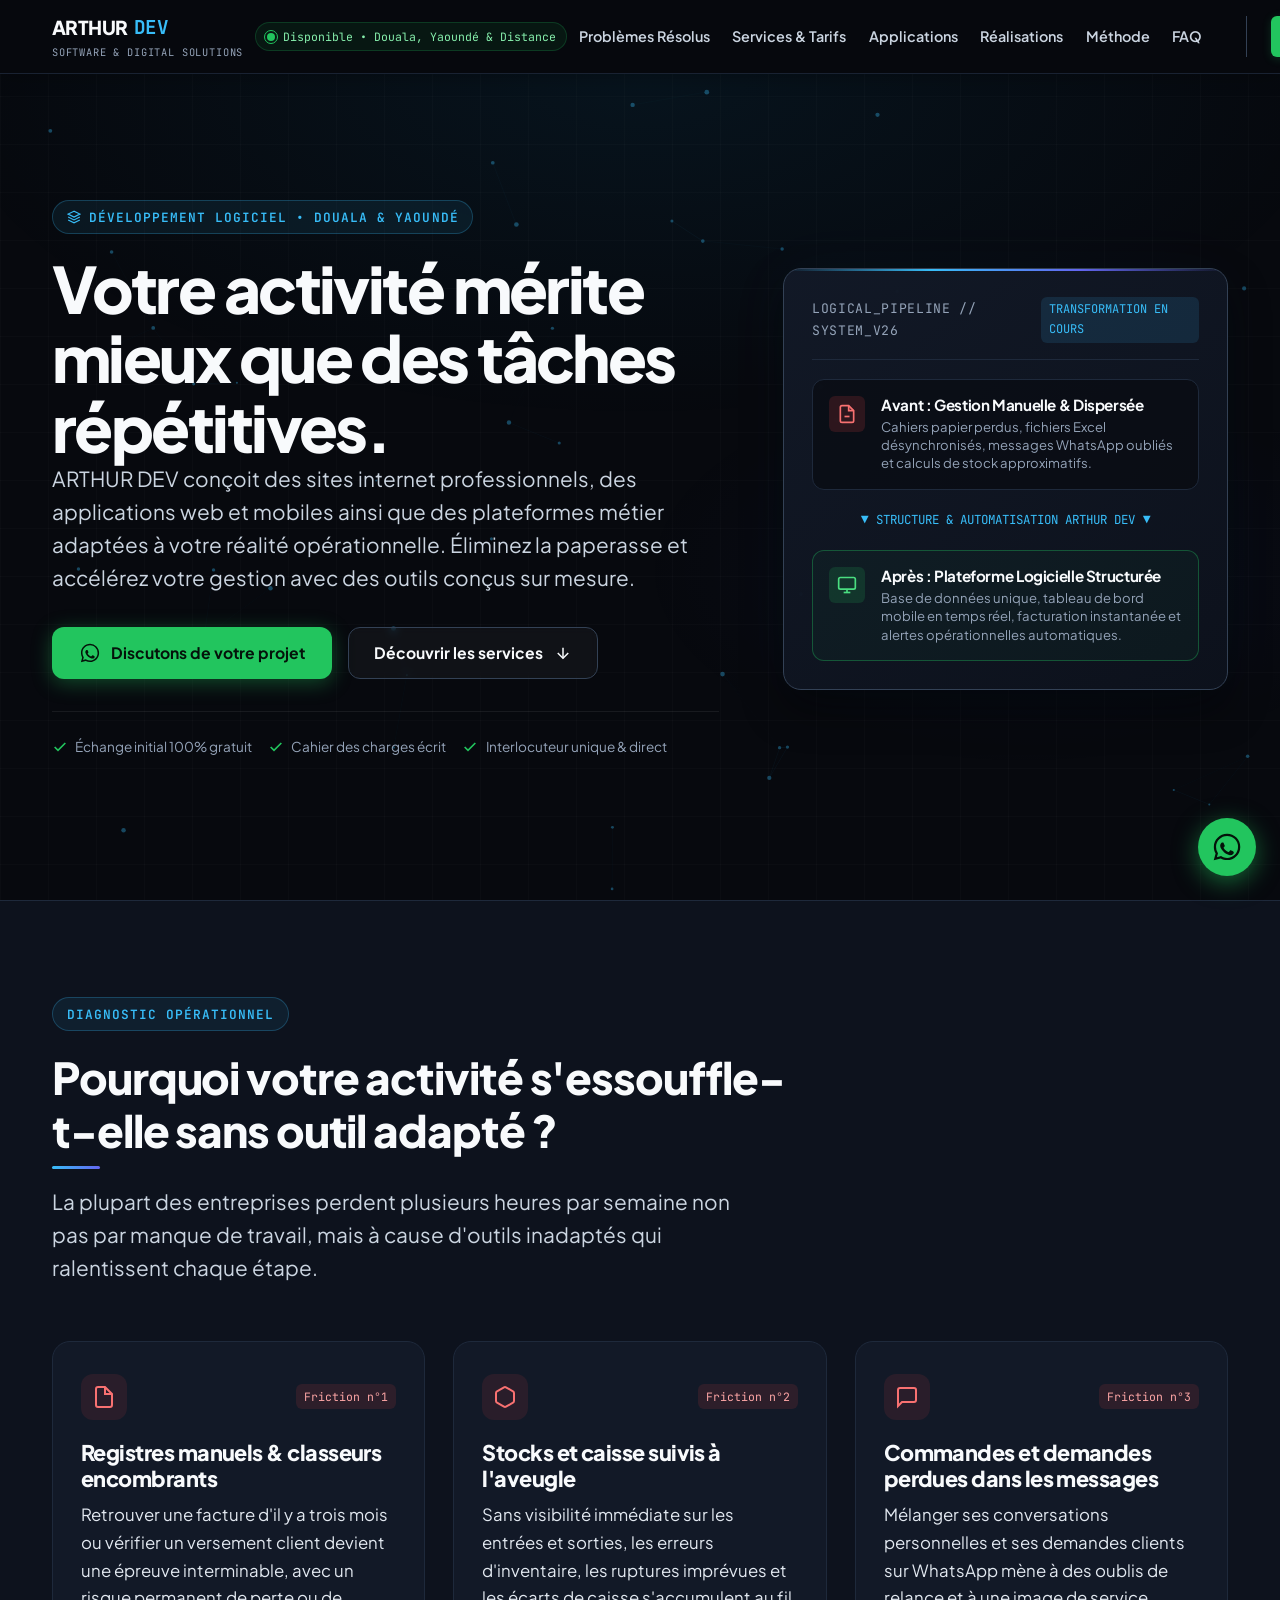
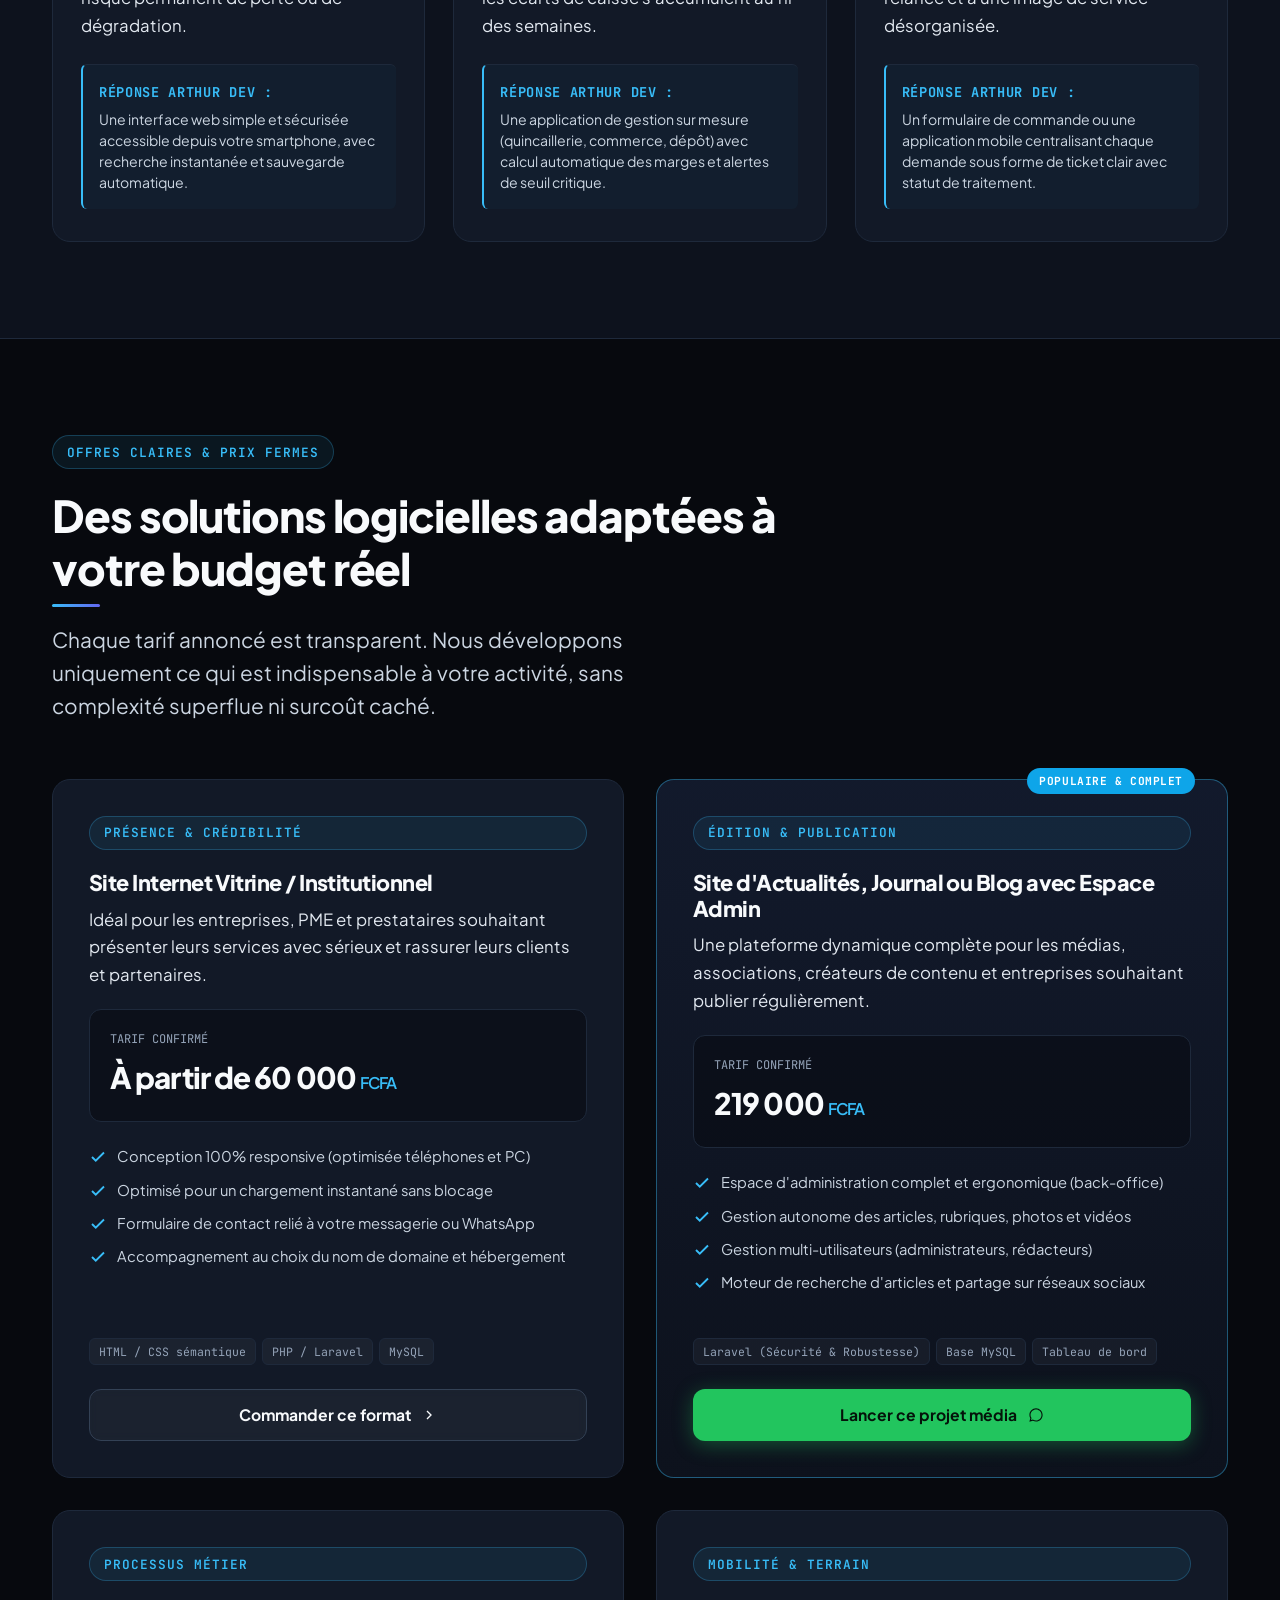
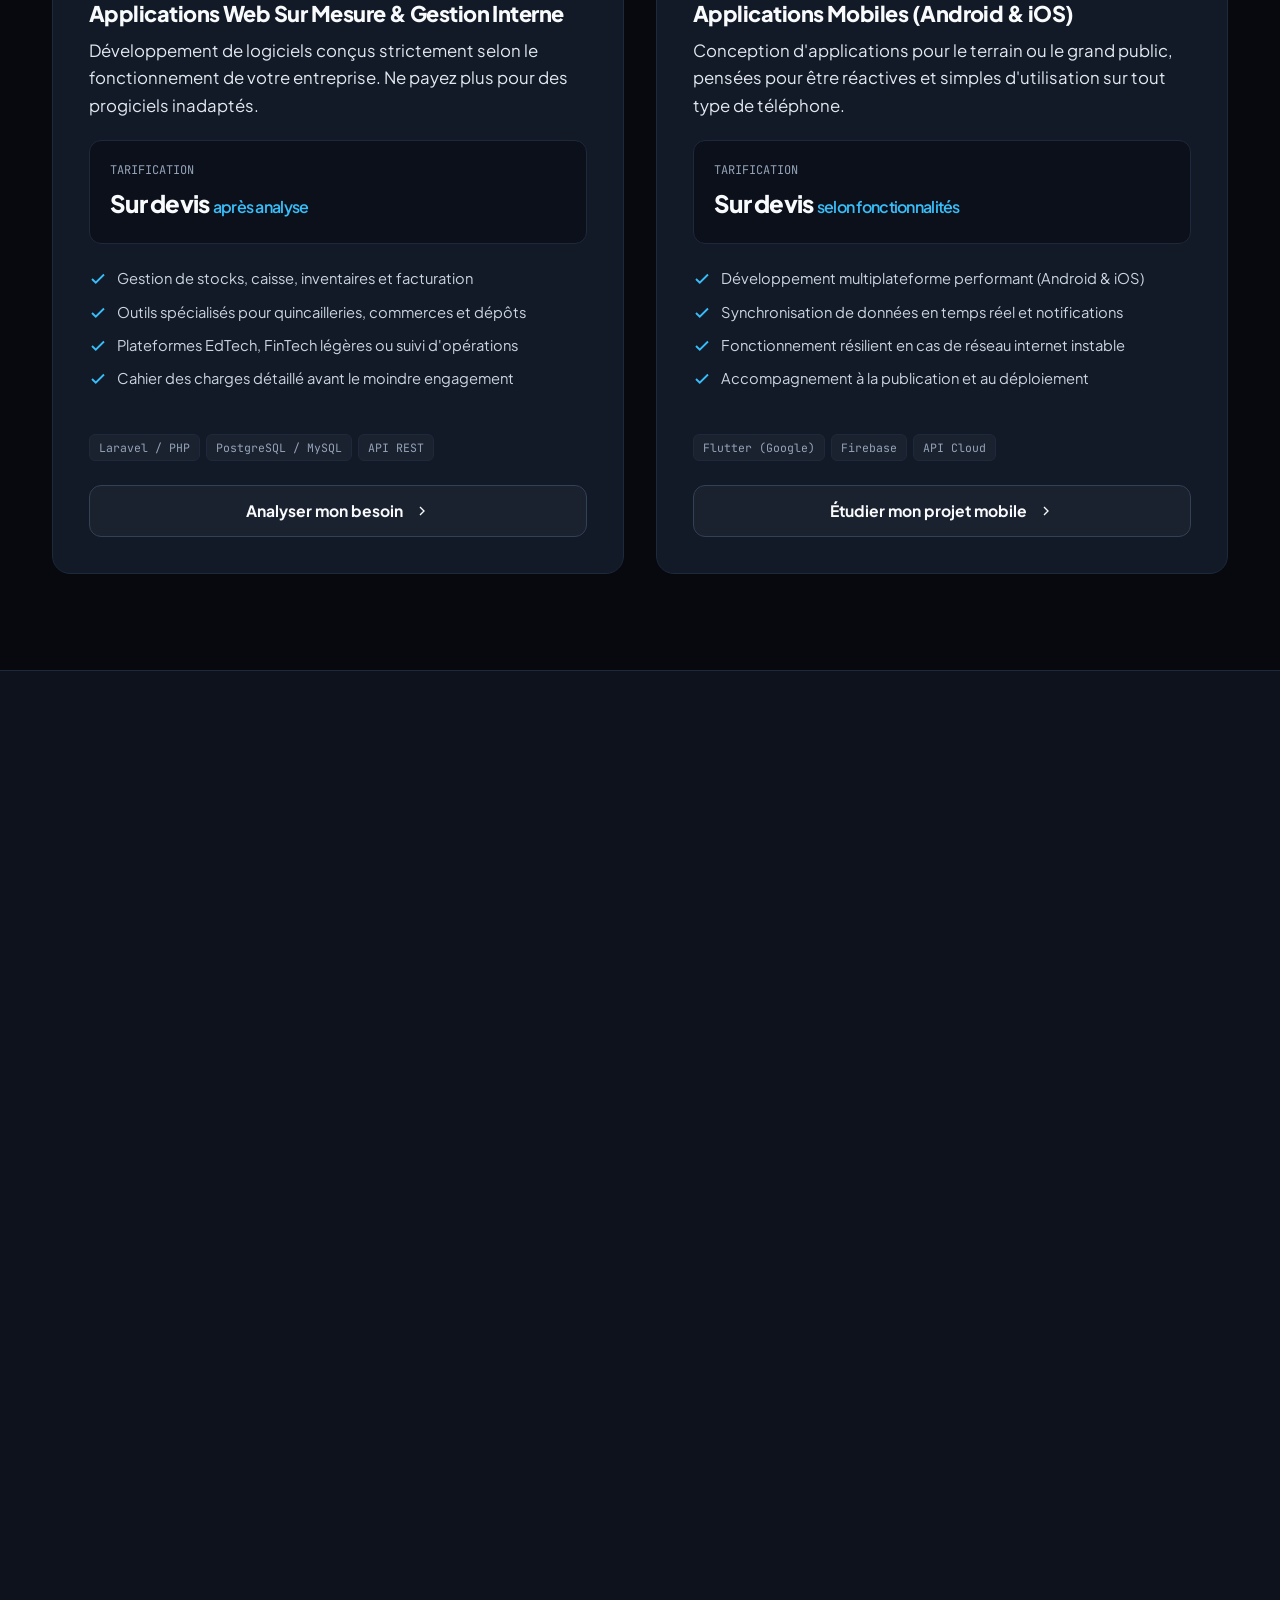
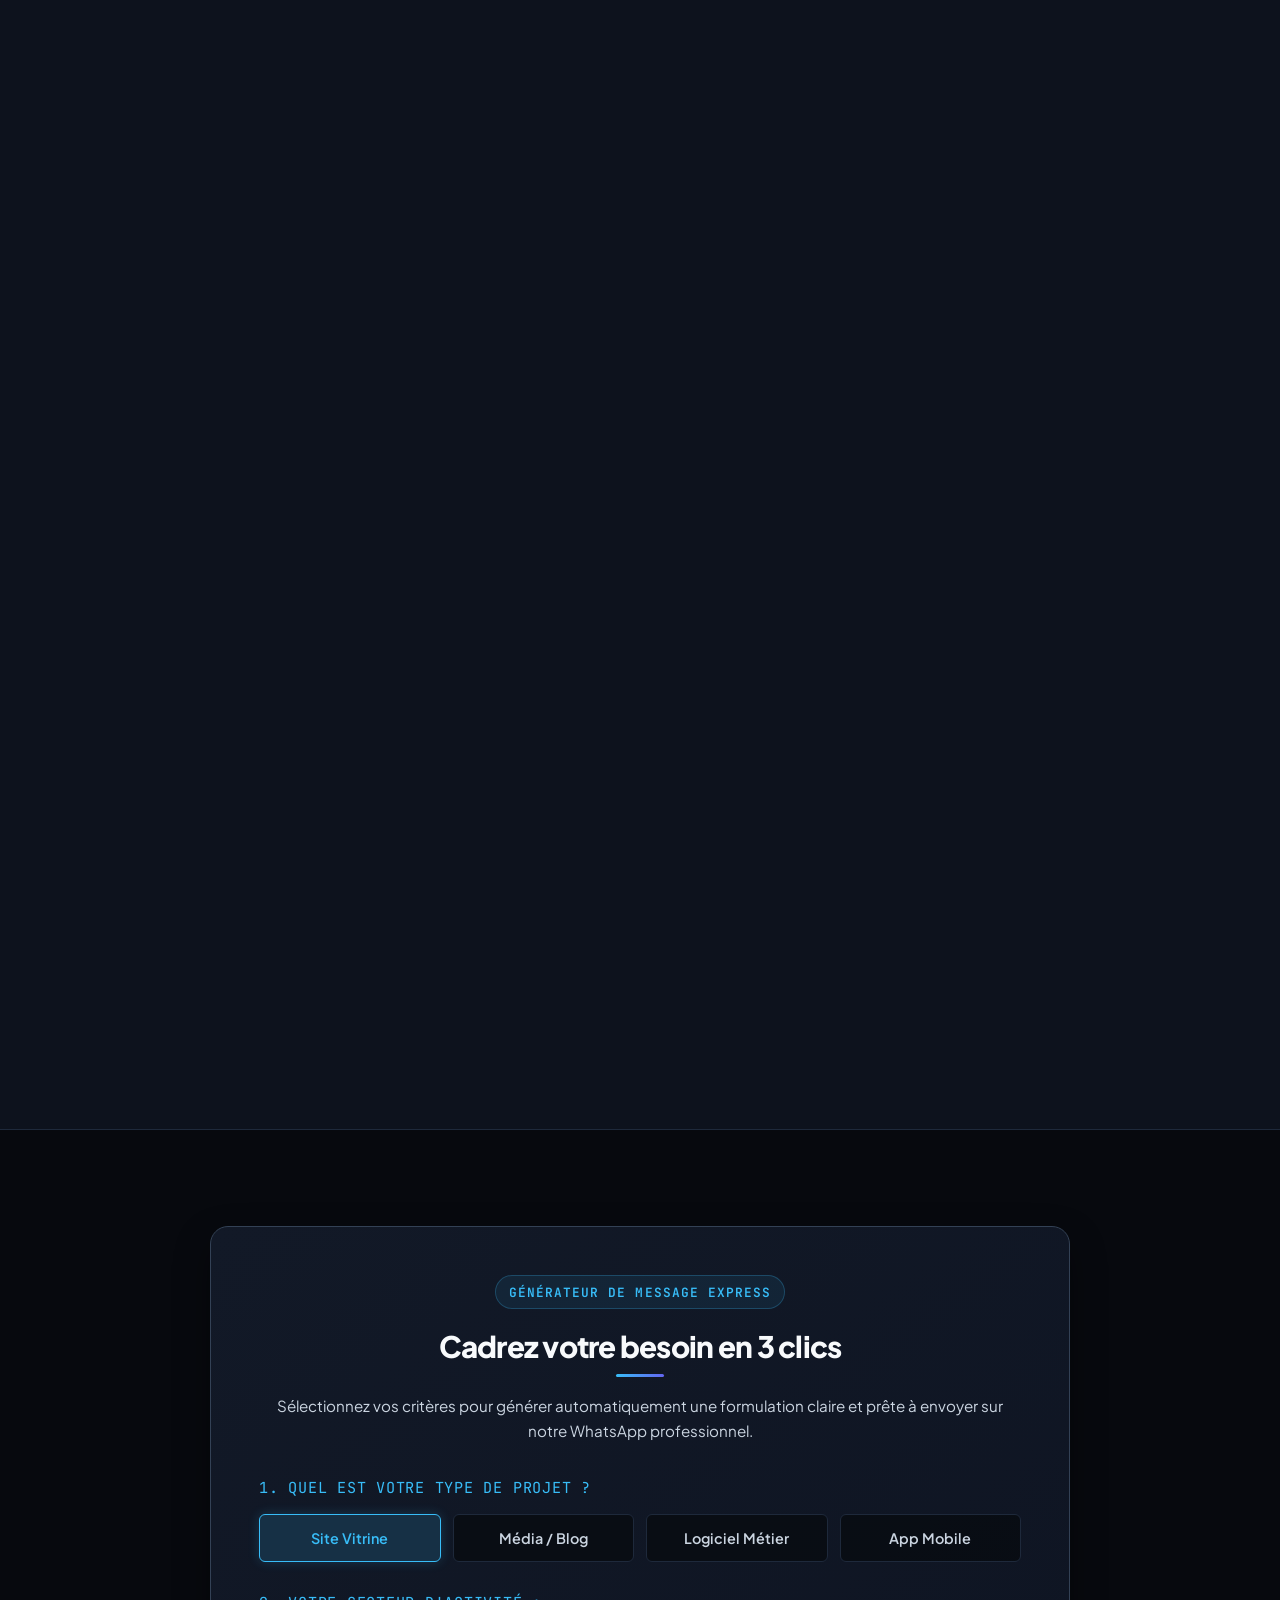
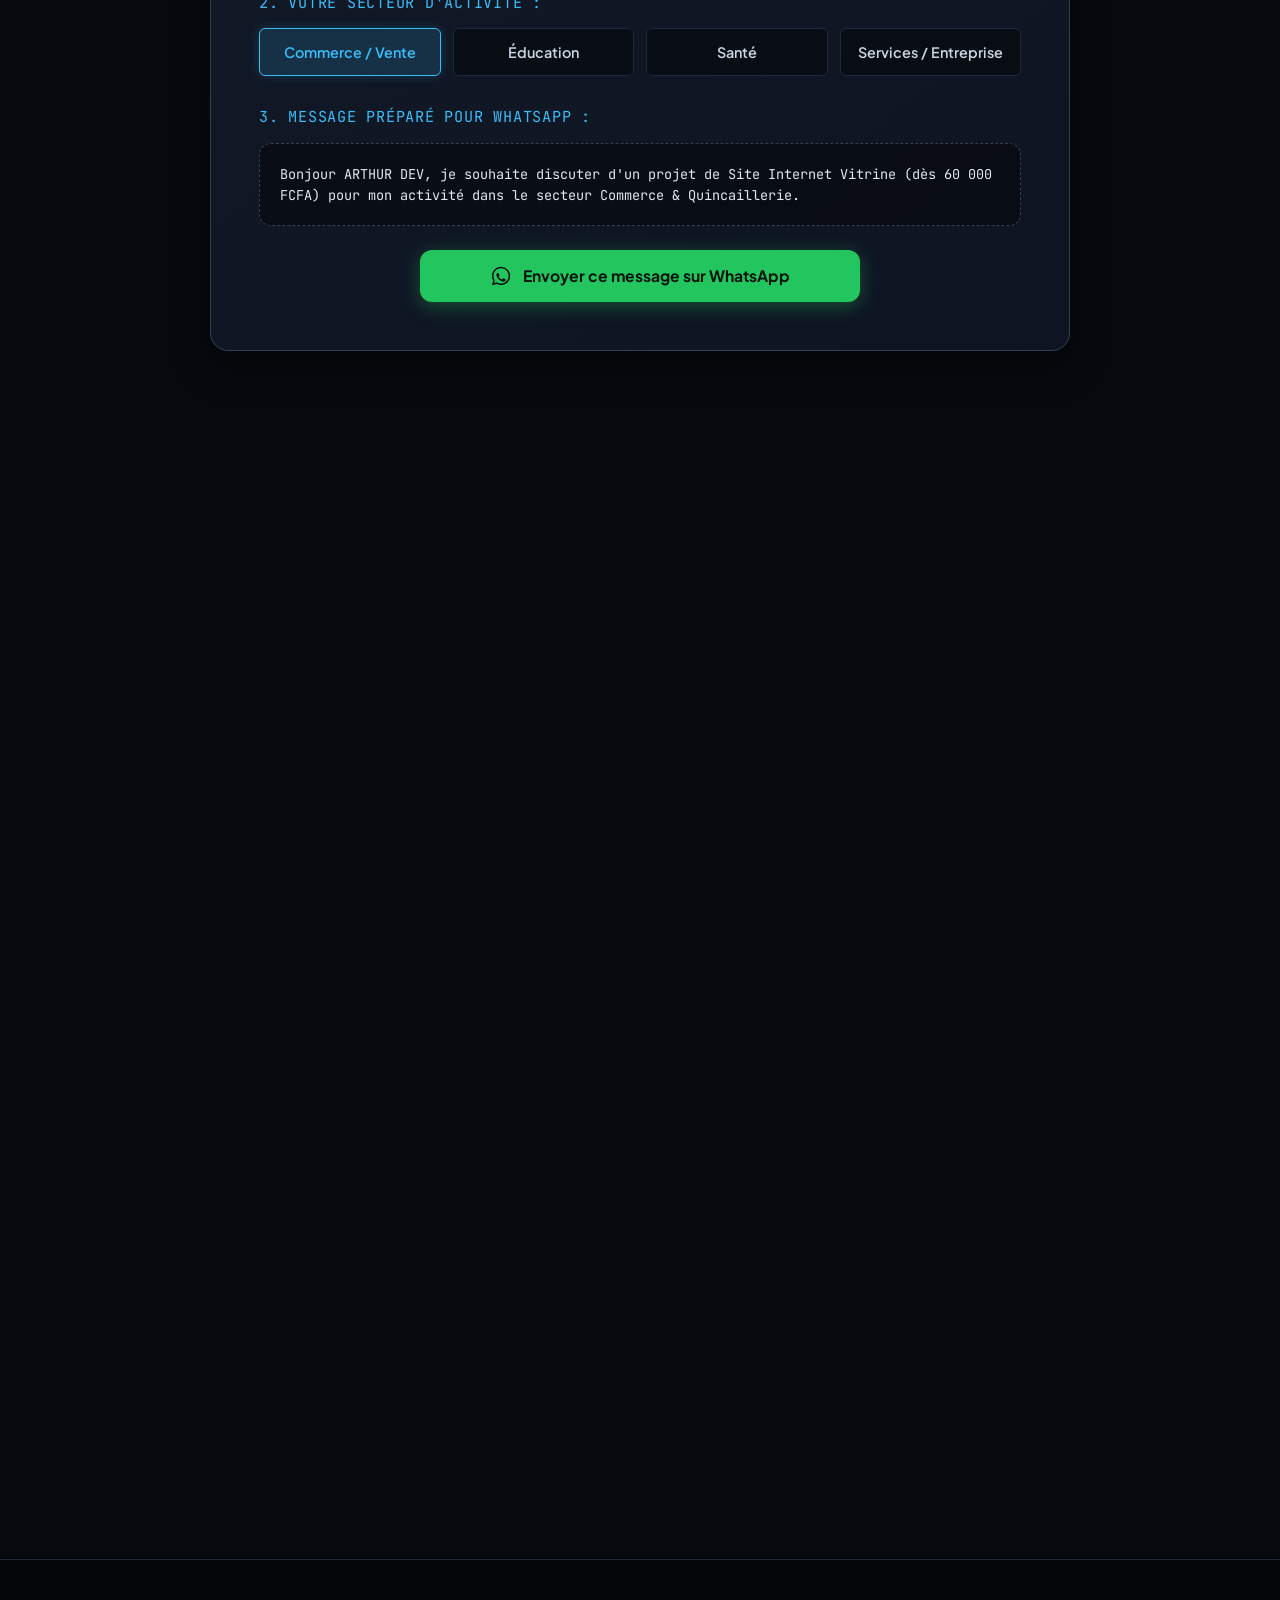
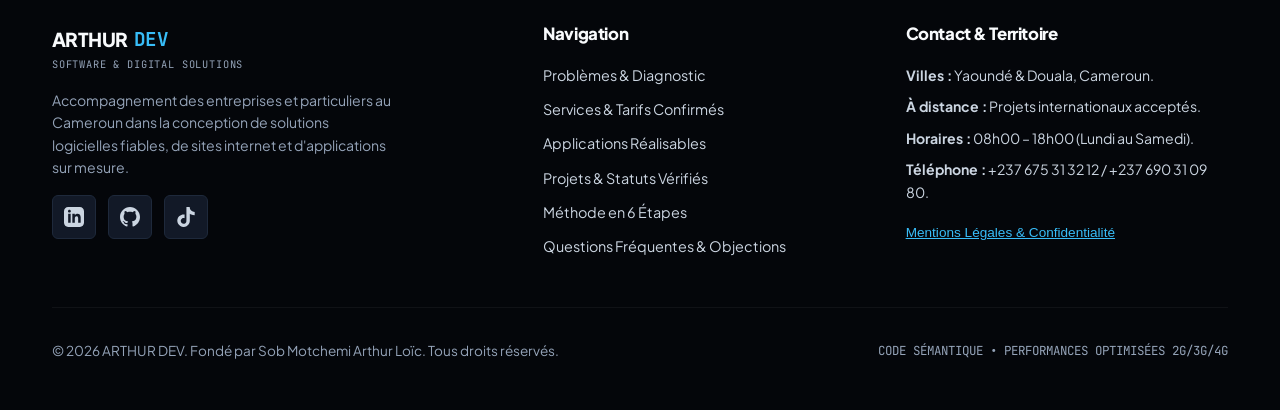
==== commit 4d0516bb: "seo: optimisation referencement Google - schema enrichi, FAQ structuree, contenu duplique bloque, si" ====
--- a/index-all-in-one.html
+++ b/index-all-in-one.html
@@ -7,18 +7,18 @@
   <meta name="description" content="Développement logiciel sur mesure, applications web, mobiles (Flutter/Firebase) et sites internet professionnels à Douala et Yaoundé. Par Sob Motchemi Arthur Loïc.">
   <meta name="author" content="Sob Motchemi Arthur Loïc - ARTHUR DEV">
   <meta name="robots" content="index, follow">
-  <meta name="keywords" content="développement web Cameroun, création application mobile Douala, développement logiciel Yaoundé, digitalisation entreprise Cameroun, ARTHUR DEV, Sob Motchemi Arthur Loïc, Flutter Firebase Cameroun, Laravel PHP Cameroun, site vitrine Yaoundé, devis site web Cameroun">
+  <!-- Google ne lit PAS la balise meta keywords (confirmé par Google) — supprimée -->
   <link rel="canonical" href="https://arthurdev.netlify.app/">
   <meta name="theme-color" content="#07090e">
-  <!-- Code de vérification Google Search Console (à activer après inscription sur Google Search Console) -->
-   <meta name="google-site-verification" content="LBuYWWhpYqf4C7qcHb7DKrY_hiLLcQxE0Qis-ZjJDj0" />
-  <!-- <meta name="google-site-verification" content="VOTRE_CODE_GOOGLE_SEARCH_CONSOLE"> -->
+  <meta name="google-site-verification" content="LBuYWWhpYqf4C7qcHb7DKrY_hiLLcQxE0Qis-ZjJDj0" />
 
   <!-- Open Graph / Meta Réseaux Sociaux -->
   <meta property="og:type" content="website">
+  <meta property="og:url" content="https://arthurdev.netlify.app/">
+  <meta property="og:site_name" content="ARTHUR DEV">
   <meta property="og:title" content="ARTHUR DEV | Votre activité mérite mieux que des tâches répétitives">
   <meta property="og:description" content="Conception d'applications web, mobiles et plateformes métier sur mesure à Douala, Yaoundé et à distance. Tarifs transparents dès 60 000 FCFA.">
-  <meta property="og:locale" content="fr_FR">
+  <meta property="og:locale" content="fr_CM">
   <meta name="twitter:card" content="summary_large_image">
   <meta name="twitter:title" content="ARTHUR DEV | Développement Logiciel & Digitalisation">
   <meta name="twitter:description" content="Solutions numériques sur mesure adaptées aux réalités des entreprises camerounaises. Contact direct avec le développeur.">
@@ -29,6 +29,8 @@
     "@context": "https://schema.org",
     "@type": "ProfessionalService",
     "name": "ARTHUR DEV",
+    "alternateName": "ARTHUR DEV Software and Digital Solutions",
+    "url": "https://arthurdev.netlify.app/",
     "image": "https://images.unsplash.com/photo-1555066931-4365d14bab8c?auto=format&fit=crop&w=1200&q=80",
     "founder": {
       "@type": "Person",
@@ -42,13 +44,26 @@
       "addressLocality": "Yaoundé",
       "addressCountry": "CM"
     },
+    "geo": {
+      "@type": "GeoCoordinates",
+      "latitude": 3.8480,
+      "longitude": 11.5021
+    },
     "areaServed": [
       { "@type": "City", "name": "Douala" },
       { "@type": "City", "name": "Yaoundé" },
       { "@type": "AdministrativeArea", "name": "International (À distance)" }
     ],
-    "openingHours": "Mo-Sa 08:00-18:00",
+    "openingHoursSpecification": {
+      "@type": "OpeningHoursSpecification",
+      "dayOfWeek": ["Monday","Tuesday","Wednesday","Thursday","Friday","Saturday"],
+      "opens": "08:00",
+      "closes": "18:00"
+    },
     "priceRange": "60000 FCFA - Sur devis",
+    "currenciesAccepted": "XAF",
+    "paymentAccepted": "Cash, Mobile Money, Virement bancaire",
+    "knowsLanguage": ["fr", "en"],
     "sameAs": [
       "https://www.linkedin.com/in/arthur-loïc-sob-motchemi-6594a1287",
       "https://github.com/oudhini",
@@ -57,6 +72,40 @@
   }
   </script>
 
+
+  <!-- FAQ Schema — les questions fréquentes apparaîtront directement dans Google -->
+  <script type="application/ld+json">
+  {
+    "@context": "https://schema.org",
+    "@type": "FAQPage",
+    "mainEntity": [
+      {
+        "@type": "Question",
+        "name": "Combien coûte un site internet au Cameroun ?",
+        "acceptedAnswer": {
+          "@type": "Answer",
+          "text": "Un site internet vitrine professionnel chez ARTHUR DEV est disponible à partir de 60 000 FCFA. Un site d'actualités avec espace d'administration complet coûte 219 000 FCFA. Les applications web et mobiles sur mesure sont sur devis après analyse des besoins."
+        }
+      },
+      {
+        "@type": "Question",
+        "name": "Quel est le délai de livraison d'un site web ?",
+        "acceptedAnswer": {
+          "@type": "Answer",
+          "text": "Un site vitrine est livré en moyenne sous 7 à 14 jours. Les applications métier et mobiles dépendent de la complexité du projet, avec un planning détaillé convenu dès le cahier des charges."
+        }
+      },
+      {
+        "@type": "Question",
+        "name": "ARTHUR DEV travaille-t-il à Douala et Yaoundé ?",
+        "acceptedAnswer": {
+          "@type": "Answer",
+          "text": "Oui, ARTHUR DEV intervient physiquement à Yaoundé et Douala, et accepte également des projets à distance pour les clients au Cameroun et à l'international."
+        }
+      }
+    ]
+  }
+  </script>
   <!-- Google Fonts Asynchrones Non-Bloquantes (Zero Flash / Zero Render Lag) -->
   <link rel="preconnect" href="https://fonts.googleapis.com">
   <link rel="preconnect" href="https://fonts.gstatic.com" crossorigin>
